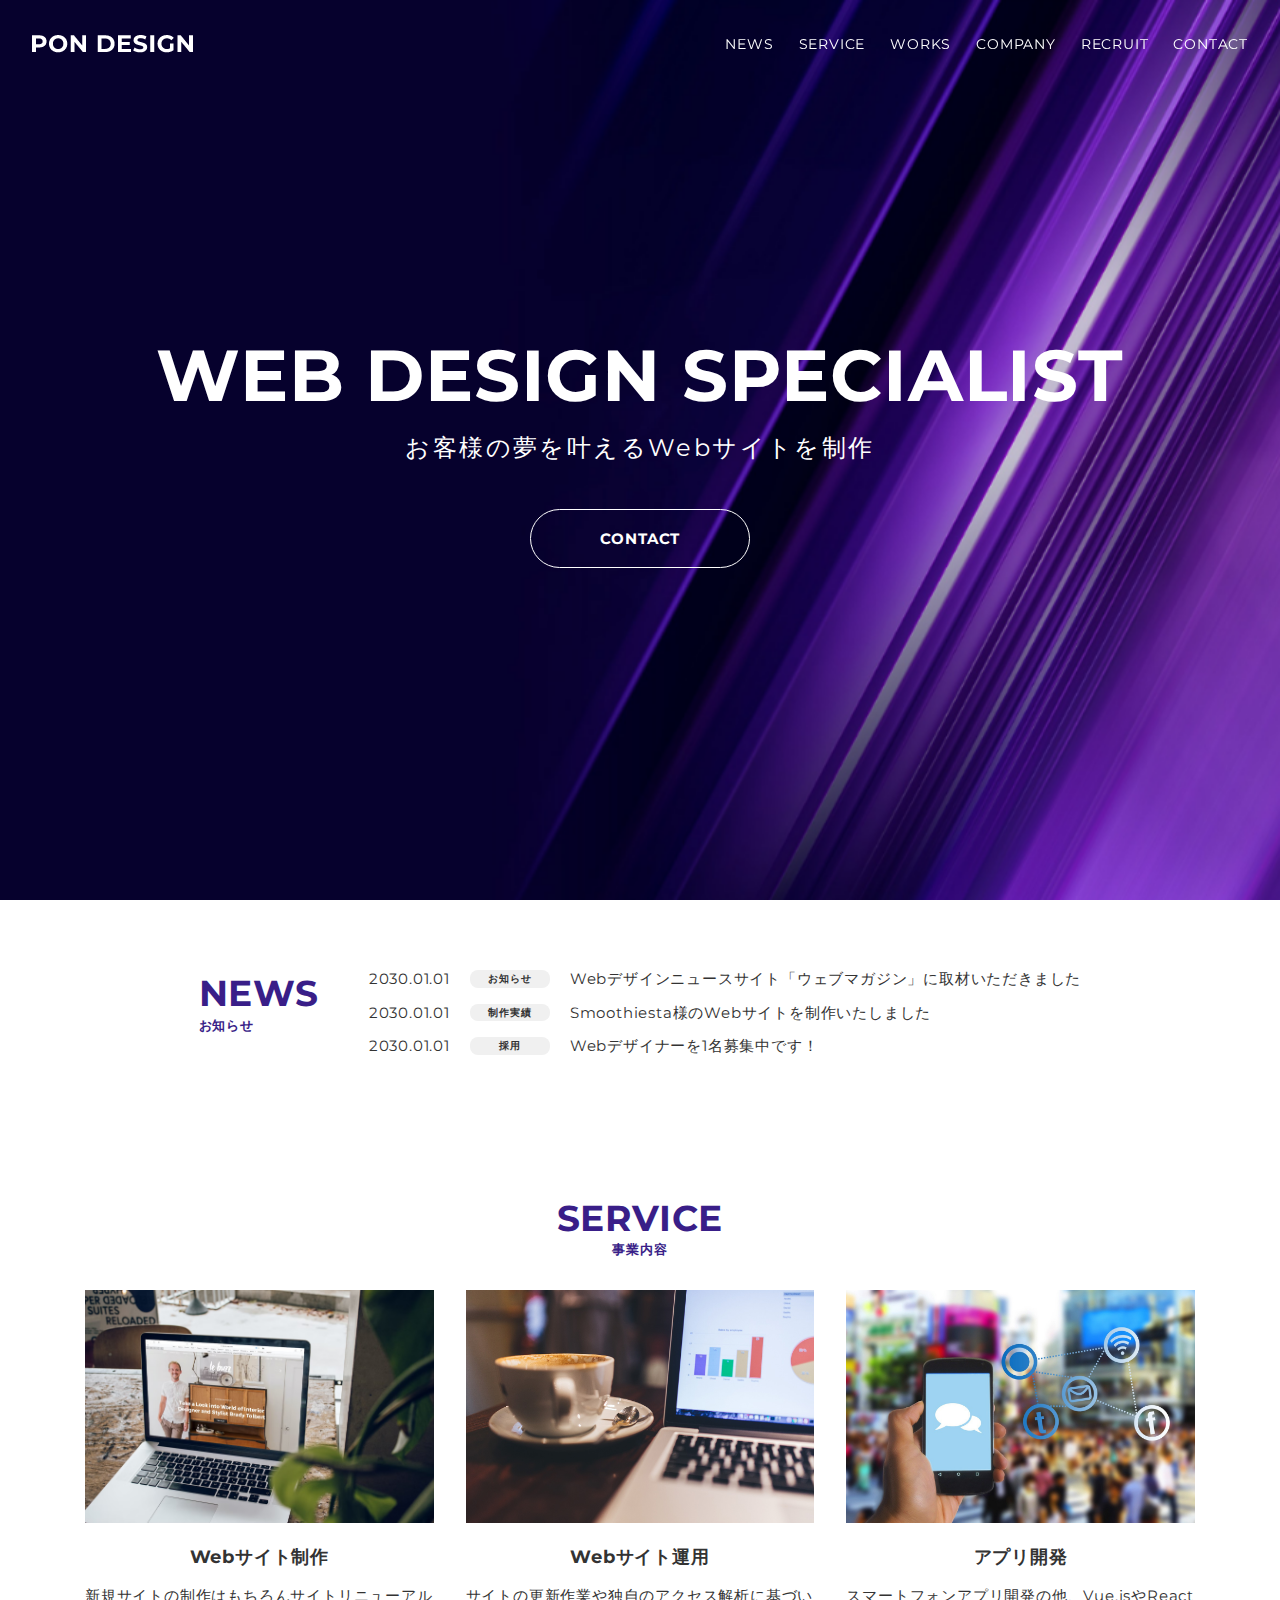
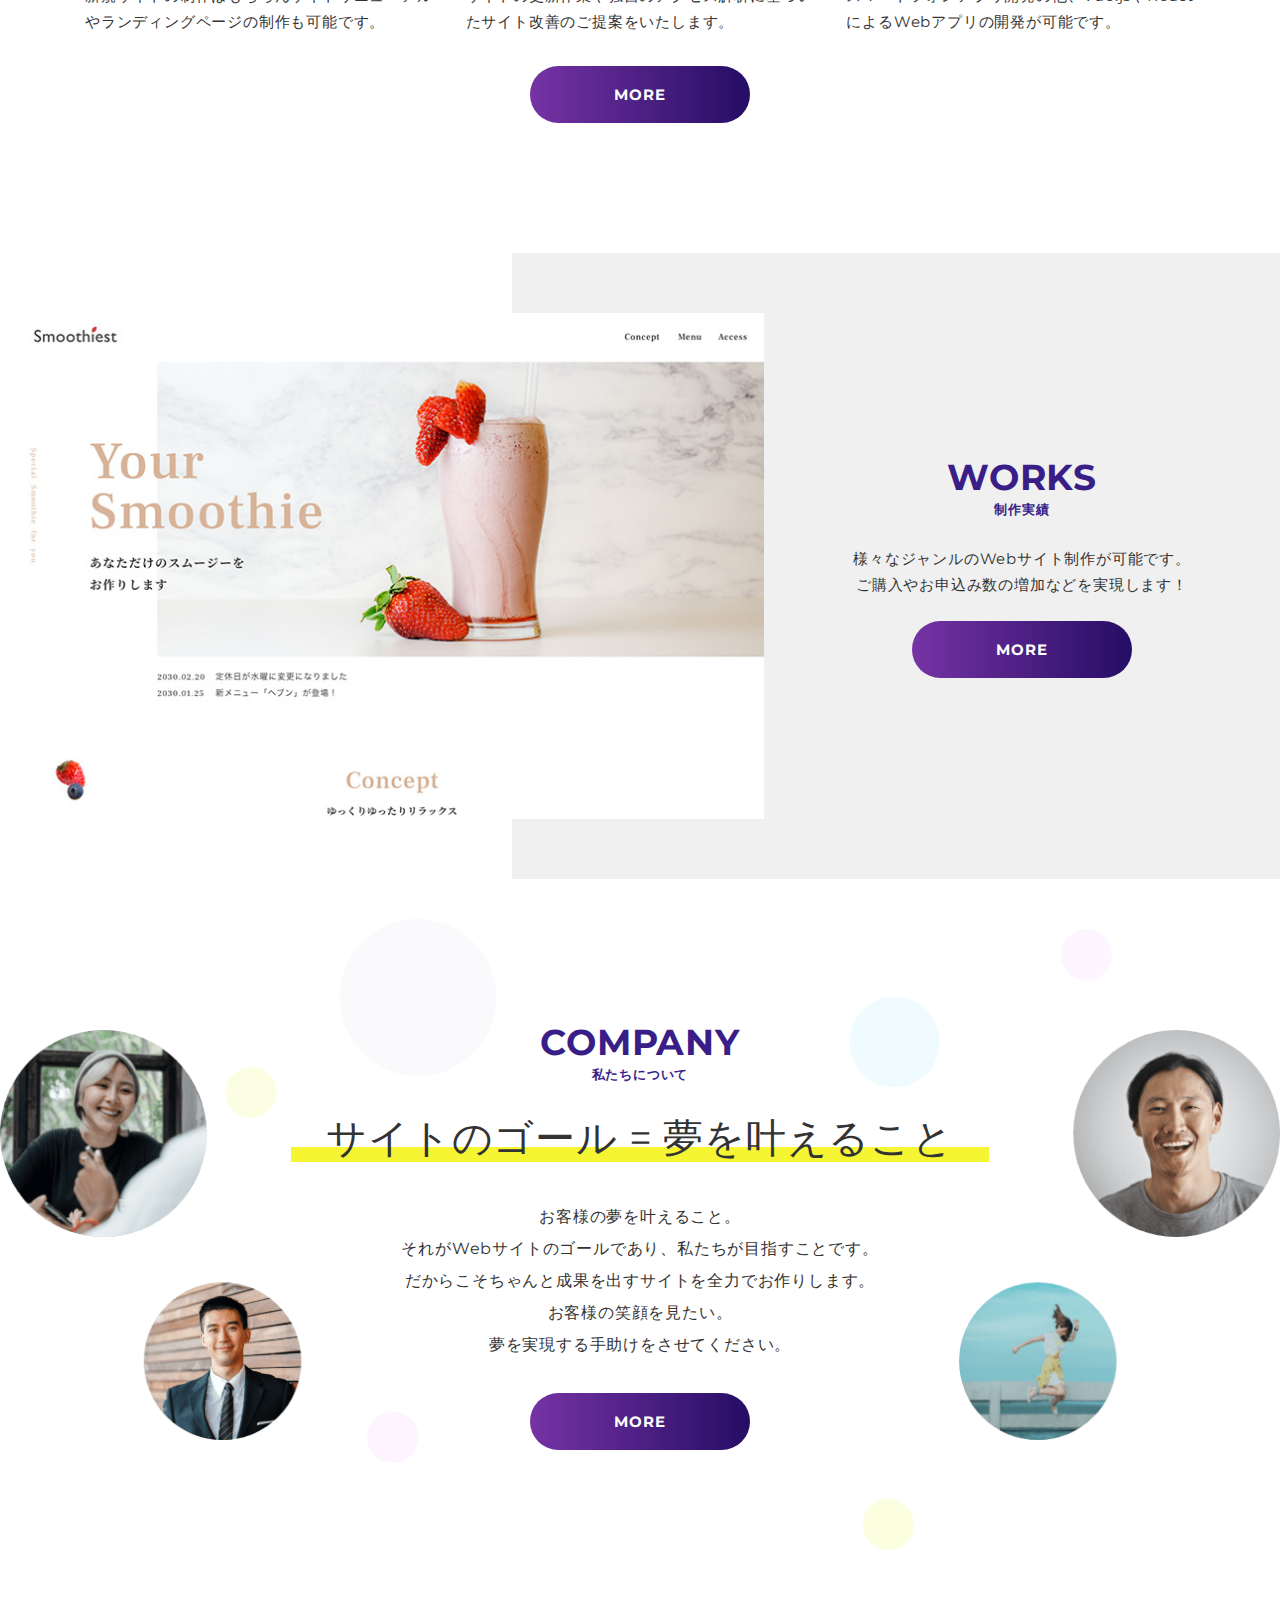
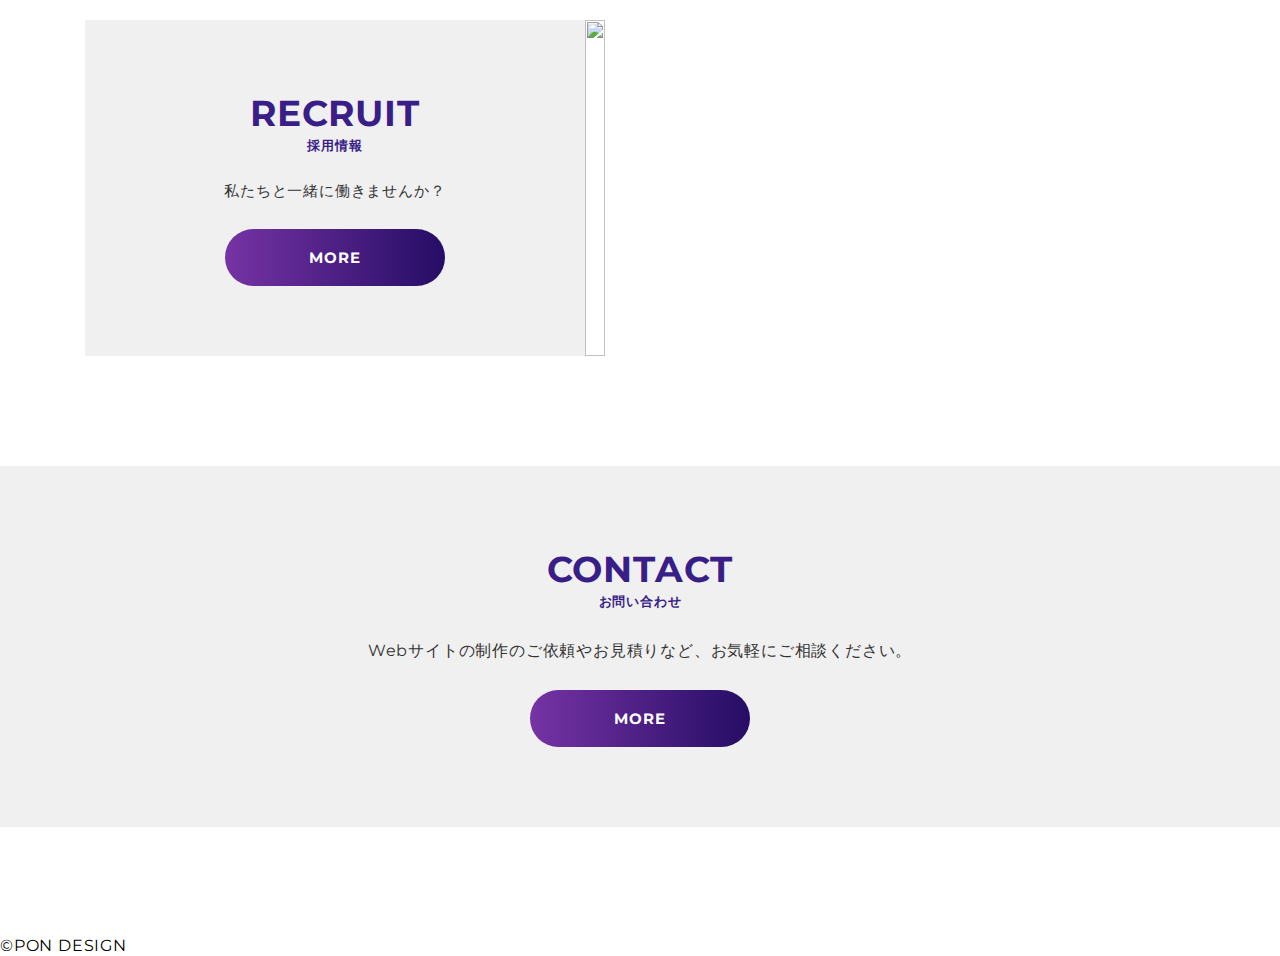
==== index.html @ e82f9d92 "重複箇所の削除" ====
<!DOCTYPE html>
<html lang="ja">
<head>
    <meta charset="UTF-8">
    <meta http-equiv="X-UA-Compatible" content="IE=edge">
    <meta name="viewport" content="width=device-width, initial-scale=1.0">
    <link rel="preconnect" href="https://fonts.googleapis.com">
    <link rel="preconnect" href="https://fonts.gstatic.com" crossorigin>
    <link href="https://fonts.googleapis.com/css2?family=Montserrat:wght@400;600&display=swap" rel="stylesheet">
    <link rel="stylesheet" href="css/desyle.css">
    <link rel="stylesheet" href="css/main.css">
    <title>CorporateSite</title>
</head>
<body>
<header class="l-header">
    <h1 class="l-header__logo">
        <a href="#index.html">
            <img src="img/header-logo.png" alt="ヘッダーロゴ">
        </a>
    </h1>
    <nav class="p-header-nav">
        <ul class="p-header-nav__list">
            <li><a href="#">NEWS</a></li>
            <li><a href="#">SERVICE</a></li>
            <li><a href="#">WORKS</a></li>
            <li><a href="#">COMPANY</a></li>
            <li><a href="#">RECRUIT</a></li>
            <li><a href="#">CONTACT</a></li>
        </ul>
    </nav>
</header>
<main class="l-contents">
    <div class="p-hero">
        <div class="p-hero__inner">
            <div class="p-hero__heading">
                <h1 class="p-hero__title">WEB DESIGN SPECIALIST</h1>
                <p class="p-hero__subtitle">お客様の夢を叶えるWebサイトを制作</p>
            </div>
            <div class="p-hero__link">
                <a class="c-btn c-btn--transparent" href="#">CONTACT</a>
            </div>
        </div>
    </div>
    <section class="p-news l-section">
        <div class="p-heading">
            <h2 class="c-heading__primary">NEWS<span class="c-heading__sub c-heading__sub--left">お知らせ</span>
            </h2>
        </div>
        <ul class="p-news-list">
            <li>
                <time datetime="2030-01-01">2030.01.01</time>
                <p class="p-news-list__category">お知らせ</p>
                <p class="p-news-list__text">Webデザインニュースサイト「ウェブマガジン」に取材いただきました</p>
            </li>
            <li>
                <time datetime="2030-01-01">2030.01.01</time>
                <p class="p-news-list__category">制作実績</p>
                <p class="p-news-list__text">Smoothiesta様のWebサイトを制作いたしました</p>
            </li>
            <li>
                <time datetime="2030-01-01">2030.01.01</time>
                <p class="p-news-list__category">採用</p>
                <p class="p-news-list__text">Webデザイナーを1名募集中です！</p>
            </li>
        </ul>
    </section>
    <section class="p-service l-section">
        <div class="l-inner">
            <div class="p-service__heading">
                <div class="c-heading__primary">SERVICE
                    <span class="c-heading__sub">事業内容</span>
                </div>
            </div>
            <div class="p-service__body">
                <div class="p-service-card-wrap">

                    <div class="p-service-card">
                        <div class="p-service-card__img">
                            <img src="img/service1.avif" alt="WEBサイト制作">
                        </div>
                        <h3 class="p-service-card__title">Webサイト制作</h3>
                        <p class="p-service-card__text">新規サイトの制作はもちろんサイトリニューアルやランディングページの制作も可能です。</p>
                    </div>
                    <div class="p-service-card">
                        <div class="p-service-card__img">
                            <img src="img/service2.jpg" alt="WEBサイト運用">
                        </div>
                        <h3 class="p-service-card__title">Webサイト運用</h3>
                        <p class="p-service-card__text">サイトの更新作業や独自のアクセス解析に基づいたサイト改善のご提案をいたします。</p>
                    </div>
                    <div class="p-service-card">
                        <div class="p-service-card__img">
                            <img src="img/service3.jpg" alt="アプリ開発">
                        </div>
                        <h3 class="p-service-card__title">アプリ開発</h3>
                        <p class="p-service-card__text">スマートフォンアプリ開発の他、Vue.jsやReactによるWebアプリの開発が可能です。</p>
                    </div>
                </div>
            </div>
            <div class="p-service__link">
                <a class="c-btn" href="#">MORE</a>
            </div>
        </div>
    </section>
    <section class="p-works l-section">
        <div class="p-works-inner l-inner">
            <div class="p-works__slider-wrap js-slider">
                <div class="js-slider__pic">
                    <img src="img/works/smoothiesta.jpg" alt="スライド１">
                </div>
            </div>
            <div class="p-works__desc">
                <div class="p-works__heading">
                    <div class="c-heading__primary">WORKS
                        <span class="c-heading__sub">制作実績</span>
                    </div>
                </div>
                <div class="p-works__body">
                    <div class="p-works__text">様々なジャンルのWebサイト制作が可能です。</br>ご購入やお申込み数の増加などを実現します！</div>
                </div>
                <div class="p-works__link">
                    <a class="c-btn" href="#">MORE</a>
                </div>
            </div>
        </div>
    </section>
    <section class="p-company l-section">
        <div class="p-company-inner l-inner">
            <div class="p-company__heading">
                <div class="c-heading__primary">COMPANY
                    <span class="c-heading__sub">私たちについて</span>
                </div>
            </div>
            <div class="p-company__body">
                <div class="p-message">
                    <div class="p-message__heading">
                        <span class="p-message__underline">サイトのゴール = 夢を叶えること</span>
                    </div>
                    <div class="p-message__text">
                        お客様の夢を叶えること。</br>
                        それがWebサイトのゴールであり、私たちが目指すことです。</br>
                        だからこそちゃんと成果を出すサイトを全力でお作りします。</br>
                        お客様の笑顔を見たい。</br>
                        夢を実現する手助けをさせてください。
                    </div>
                </div>
            </div>
            <div class="p-company__link">
                <a class="c-btn" href="">MORE</a>
            </div>

        </div>
    </section>
    <section class="p-recruit l-section">
        <div class="p-recruit-inner l-inner">
            <div class="p-recruit__flex-wrap">
                <div class="p-recruit__desc">
                    <div class="p-recruit__heading">
                        <div class="c-heading__primary">RECRUIT
                            <span class="c-heading__sub">採用情報</span>
                        </div>
                    </div>
                    <div class="p-recruit__body">
                        <p class="p-recruit__message">私たちと一緒に働きませんか？</p>
                    </div>
                    <div class="p-recruit__link">
                        <a class="c-btn" href="">MORE</a>
                    </div>
                </div>
                <div class="p-recruit__img">
                    <img src="img/recruit.jpg" alt="">
                </div>
            </div>
        </div>
    </section>
    <section class="p-contact l-section">
        <div class="p-contact-inner l-inner">
            <div class="p-contact__heading">
                <div class="c-heading__primary">CONTACT
                    <span class="c-heading__sub">お問い合わせ</span>
                </div>
            </div>
            <div class="p-contact__body">
                <span class="p-contact__message">Webサイトの制作のご依頼やお見積りなど、お気軽にご相談ください。</span>
            </div>
            <div class="p-contact__link">
                <a class="c-btn" href="">MORE</a>
            </div>
        </div>
    </section>
</main>
<footer class="l-footer">
    <nav class="p-footer-nav">
        <ul class="p-footer-nav__list">
            <li><a href="#">NEWS</a></li>
            <li><a href="#">SERVICE</a></li>
            <li><a href="#">WORKS</a></li>
            <li><a href="#">COMPANY</a></li>
            <li><a href="#">RECRUIT</a></li>
            <li><a href="#">CONTACT</a></li>
        </ul>
    </nav>
    <p class="c-copywrite">&copy;PON DESIGN</p>

</footer>
</body>
</html>
---- css/desyle.css ----
/*! destyle.css v3.0.2 | MIT License | https://github.com/nicolas-cusan/destyle.css */

/* Reset box-model and set borders */
/* ============================================ */

*,
::before,
::after {
  box-sizing: border-box;
  border-style: solid;
  border-width: 0;
}

/* Document */
/* ============================================ */

/**
 * 1. Correct the line height in all browsers.
 * 2. Prevent adjustments of font size after orientation changes in iOS.
 * 3. Remove gray overlay on links for iOS.
 */

html {
  line-height: 1.15; /* 1 */
  -webkit-text-size-adjust: 100%; /* 2 */
  -webkit-tap-highlight-color: transparent; /* 3*/
}

/* Sections */
/* ============================================ */

/**
 * Remove the margin in all browsers.
 */

body {
  margin: 0;
}

/**
 * Render the `main` element consistently in IE.
 */

main {
  display: block;
}

/* Vertical rhythm */
/* ============================================ */

p,
table,
blockquote,
address,
pre,
iframe,
form,
figure,
dl {
  margin: 0;
}

/* Headings */
/* ============================================ */

h1,
h2,
h3,
h4,
h5,
h6 {
  font-size: inherit;
  font-weight: inherit;
  margin: 0;
}

/* Lists (enumeration) */
/* ============================================ */

ul,
ol {
  margin: 0;
  padding: 0;
  list-style: none;
}

/* Lists (definition) */
/* ============================================ */

dt {
  font-weight: bold;
}

dd {
  margin-left: 0;
}

/* Grouping content */
/* ============================================ */

/**
 * 1. Add the correct box sizing in Firefox.
 * 2. Show the overflow in Edge and IE.
 */

hr {
  box-sizing: content-box; /* 1 */
  height: 0; /* 1 */
  overflow: visible; /* 2 */
  border-top-width: 1px;
  margin: 0;
  clear: both;
  color: inherit;
}

/**
 * 1. Correct the inheritance and scaling of font size in all browsers.
 * 2. Correct the odd `em` font sizing in all browsers.
 */

pre {
  font-family: monospace, monospace; /* 1 */
  font-size: inherit; /* 2 */
}

address {
  font-style: inherit;
}

/* Text-level semantics */
/* ============================================ */

/**
 * Remove the gray background on active links in IE 10.
 */

a {
  background-color: transparent;
  text-decoration: none;
  color: inherit;
}

/**
 * 1. Remove the bottom border in Chrome 57-
 * 2. Add the correct text decoration in Chrome, Edge, IE, Opera, and Safari.
 */

abbr[title] {
  text-decoration: underline dotted; /* 2 */
}

/**
 * Add the correct font weight in Chrome, Edge, and Safari.
 */

b,
strong {
  font-weight: bolder;
}

/**
 * 1. Correct the inheritance and scaling of font size in all browsers.
 * 2. Correct the odd `em` font sizing in all browsers.
 */

code,
kbd,
samp {
  font-family: monospace, monospace; /* 1 */
  font-size: inherit; /* 2 */
}

/**
 * Add the correct font size in all browsers.
 */

small {
  font-size: 80%;
}

/**
 * Prevent `sub` and `sup` elements from affecting the line height in
 * all browsers.
 */

sub,
sup {
  font-size: 75%;
  line-height: 0;
  position: relative;
  vertical-align: baseline;
}

sub {
  bottom: -0.25em;
}

sup {
  top: -0.5em;
}

/* Replaced content */
/* ============================================ */

/**
 * Prevent vertical alignment issues.
 */

svg,
img,
embed,
object,
iframe {
  vertical-align: bottom;
}

/* Forms */
/* ============================================ */

/**
 * Reset form fields to make them styleable.
 * 1. Make form elements stylable across systems iOS especially.
 * 2. Inherit text-transform from parent.
 */

button,
input,
optgroup,
select,
textarea {
  -webkit-appearance: none; /* 1 */
  appearance: none;
  vertical-align: middle;
  color: inherit;
  font: inherit;
  background: transparent;
  padding: 0;
  margin: 0;
  border-radius: 0;
  text-align: inherit;
  text-transform: inherit; /* 2 */
}

/**
 * Reset radio and checkbox appearance to preserve their look in iOS.
 */

[type="checkbox"] {
  -webkit-appearance: checkbox;
  appearance: checkbox;
}

[type="radio"] {
  -webkit-appearance: radio;
  appearance: radio;
}

/**
 * Correct cursors for clickable elements.
 */

button,
[type="button"],
[type="reset"],
[type="submit"] {
  cursor: pointer;
}

button:disabled,
[type="button"]:disabled,
[type="reset"]:disabled,
[type="submit"]:disabled {
  cursor: default;
}

/**
 * Improve outlines for Firefox and unify style with input elements & buttons.
 */

:-moz-focusring {
  outline: auto;
}

select:disabled {
  opacity: inherit;
}

/**
 * Remove padding
 */

option {
  padding: 0;
}

/**
 * Reset to invisible
 */

fieldset {
  margin: 0;
  padding: 0;
  min-width: 0;
}

legend {
  padding: 0;
}

/**
 * Add the correct vertical alignment in Chrome, Firefox, and Opera.
 */

progress {
  vertical-align: baseline;
}

/**
 * Remove the default vertical scrollbar in IE 10+.
 */

textarea {
  overflow: auto;
}

/**
 * Correct the cursor style of increment and decrement buttons in Chrome.
 */

[type="number"]::-webkit-inner-spin-button,
[type="number"]::-webkit-outer-spin-button {
  height: auto;
}

/**
 * 1. Correct the outline style in Safari.
 */

[type="search"] {
  outline-offset: -2px; /* 1 */
}

/**
 * Remove the inner padding in Chrome and Safari on macOS.
 */

[type="search"]::-webkit-search-decoration {
  -webkit-appearance: none;
}

/**
 * 1. Correct the inability to style clickable types in iOS and Safari.
 * 2. Fix font inheritance.
 */

::-webkit-file-upload-button {
  -webkit-appearance: button; /* 1 */
  font: inherit; /* 2 */
}

/**
 * Clickable labels
 */

label[for] {
  cursor: pointer;
}

/* Interactive */
/* ============================================ */

/*
 * Add the correct display in Edge, IE 10+, and Firefox.
 */

details {
  display: block;
}

/*
 * Add the correct display in all browsers.
 */

summary {
  display: list-item;
}

/*
 * Remove outline for editable content.
 */

[contenteditable]:focus {
  outline: auto;
}

/* Tables */
/* ============================================ */

/**
1. Correct table border color inheritance in all Chrome and Safari.
*/

table {
  border-color: inherit; /* 1 */
  border-collapse: collapse;
}

caption {
  text-align: left;
}

td,
th {
  vertical-align: top;
  padding: 0;
}

th {
  text-align: left;
  font-weight: bold;
}
---- css/main.css ----
body{font-family:"Montserrat",Arial,"Hiragino Kaku Gothic ProN","Hiragino Sans",Meiryo,sans-serif;letter-spacing:.05em}img{width:100%}.l-header{display:-webkit-box;display:-ms-flexbox;display:flex;-webkit-box-pack:justify;-ms-flex-pack:justify;justify-content:space-between;position:fixed;top:0;width:100%;height:88px;padding:0 32px;color:#fff;-webkit-box-align:center;-ms-flex-align:center;align-items:center}.l-section{padding:70px 0}.l-inner{max-width:1140px;padding:0 15px;margin:0 auto}.c-btn{display:inline-block;width:220px;font-size:15px;font-weight:bold;color:#fff;text-align:center;line-height:1.4;padding:18px 0;border-radius:50px;background-image:-webkit-gradient(linear, left top, right top, from(#7633a4), to(#250d65));background-image:linear-gradient(to right, #7633a4 0%, #250d65 100%)}.c-btn--transparent{background:none;border:1px solid #fff}.c-btn:hover{cursor:pointer;opacity:.3}.c-heading__primary{font-size:36px;font-weight:bold;color:#391e88;line-height:1.3;text-align:center}.c-heading__sub{display:block;font-size:13px;color:#391e88}.c-heading__sub--left{text-align:left}.p-header-nav__list{font-size:14px;display:-webkit-box;display:-ms-flexbox;display:flex;-webkit-box-pack:justify;-ms-flex-pack:justify;justify-content:space-between}.p-header-nav__list li+li{margin-left:25px}.p-hero{height:100vh;background-image:url("../img/mainvisual.png");display:-webkit-box;display:-ms-flexbox;display:flex;-webkit-box-align:center;-ms-flex-align:center;align-items:center;-webkit-box-pack:center;-ms-flex-pack:center;justify-content:center;background-repeat:no-repeat;background-size:cover;background-position:center center}.p-hero__inner{color:#fff;text-align:center}.p-hero__title{font-size:72px;font-weight:bold;line-height:1.2}.p-hero__subtitle{font-size:24px;letter-spacing:.1em;margin-top:16px}.p-hero__link{margin-top:48px}.p-news{display:-webkit-box;display:-ms-flexbox;display:flex;-webkit-box-pack:center;-ms-flex-pack:center;justify-content:center}.p-news-list{margin-left:50px;font-size:15px;color:#333}.p-news-list li{display:-webkit-box;display:-ms-flexbox;display:flex;-webkit-box-align:center;-ms-flex-align:center;align-items:center}.p-news-list li+li{margin-top:16px}.p-news-list__category,.p-news-list__text{margin-left:20px}.p-news-list__category{width:80px;font-size:10px;padding:3px 0;display:inline-block;background-color:#f0f0f0;font-weight:bold;text-align:center;border-radius:8px}.p-service__heading{margin-bottom:32px}.p-service__body{margin-bottom:32px}.p-service__link{text-align:center}.p-service-card-wrap{display:grid;grid-template-columns:repeat(3, 1fr);gap:32px}.p-service-card{color:#333}.p-service-card__img{aspect-ratio:3/2}.p-service-card__img img{height:100%;-o-object-fit:cover;object-fit:cover}.p-service-card__title{text-align:center;font-size:18px;font-weight:bold;margin-top:24px}.p-service-card__text{margin-top:16px;text-align:left;font-size:15px;line-height:1.7}.p-works-inner{max-width:1300px;background-image:-webkit-gradient(linear, left top, right top, color-stop(40%, #fff), color-stop(40%, #f0f0f0));background-image:linear-gradient(to right, #fff 40%, #f0f0f0 40%);display:-webkit-box;display:-ms-flexbox;display:flex;padding:60px 20px;-webkit-box-align:center;-ms-flex-align:center;align-items:center}.p-works__slider-wrap{width:60%;margin-right:20px}.p-works{padding:60px 0 40px 0}.p-works__desc{-webkit-box-flex:1;-ms-flex:1;flex:1;text-align:center}.p-works__body{margin-top:28px}.p-works__text{color:#333;font-size:15px;line-height:1.7}.p-works__link{margin-top:24px}.p-company{padding:0;text-align:center}.p-company-inner{padding:100px 0;max-width:1300px;margin:0 auto;background-image:url("../img/bg-circle.png"),url("../img/bg-face.png");background-position:center center,center center;background-repeat:no-repeat;background-size:contain}.p-company__body,.p-company__link{margin-top:32px}.p-message{text-align:center;color:#333}.p-message__heading{font-size:40px}.p-message__underline{padding:0 35px;background:-webkit-gradient(linear, left top, left bottom, color-stop(70%, transparent), color-stop(0%, #f5f534));background:linear-gradient(transparent 70%, #f5f534 0%)}.p-message__text{margin-top:40px;line-height:2}.p-recruit__flex-wrap{display:-webkit-box;display:-ms-flexbox;display:flex}.p-recruit__desc{padding:70px 0;width:45%;text-align:center;background-color:#f0f0f0}.p-recruit__body{margin-top:28px;font-size:15px;color:#333}.p-recruit__img img{height:100%;-o-object-fit:cover;object-fit:cover}.p-recruit__link{margin-top:30px}.p-contact{margin-top:40px;padding:0;background-color:#f0f0f0;text-align:center}.p-contact-inner{padding:80px 0}.p-contact__body{margin-top:32px;color:#333}.p-contact__link{margin-top:30px}.p-footer-nav{color:#fff}/*# sourceMappingURL=main.css.map */
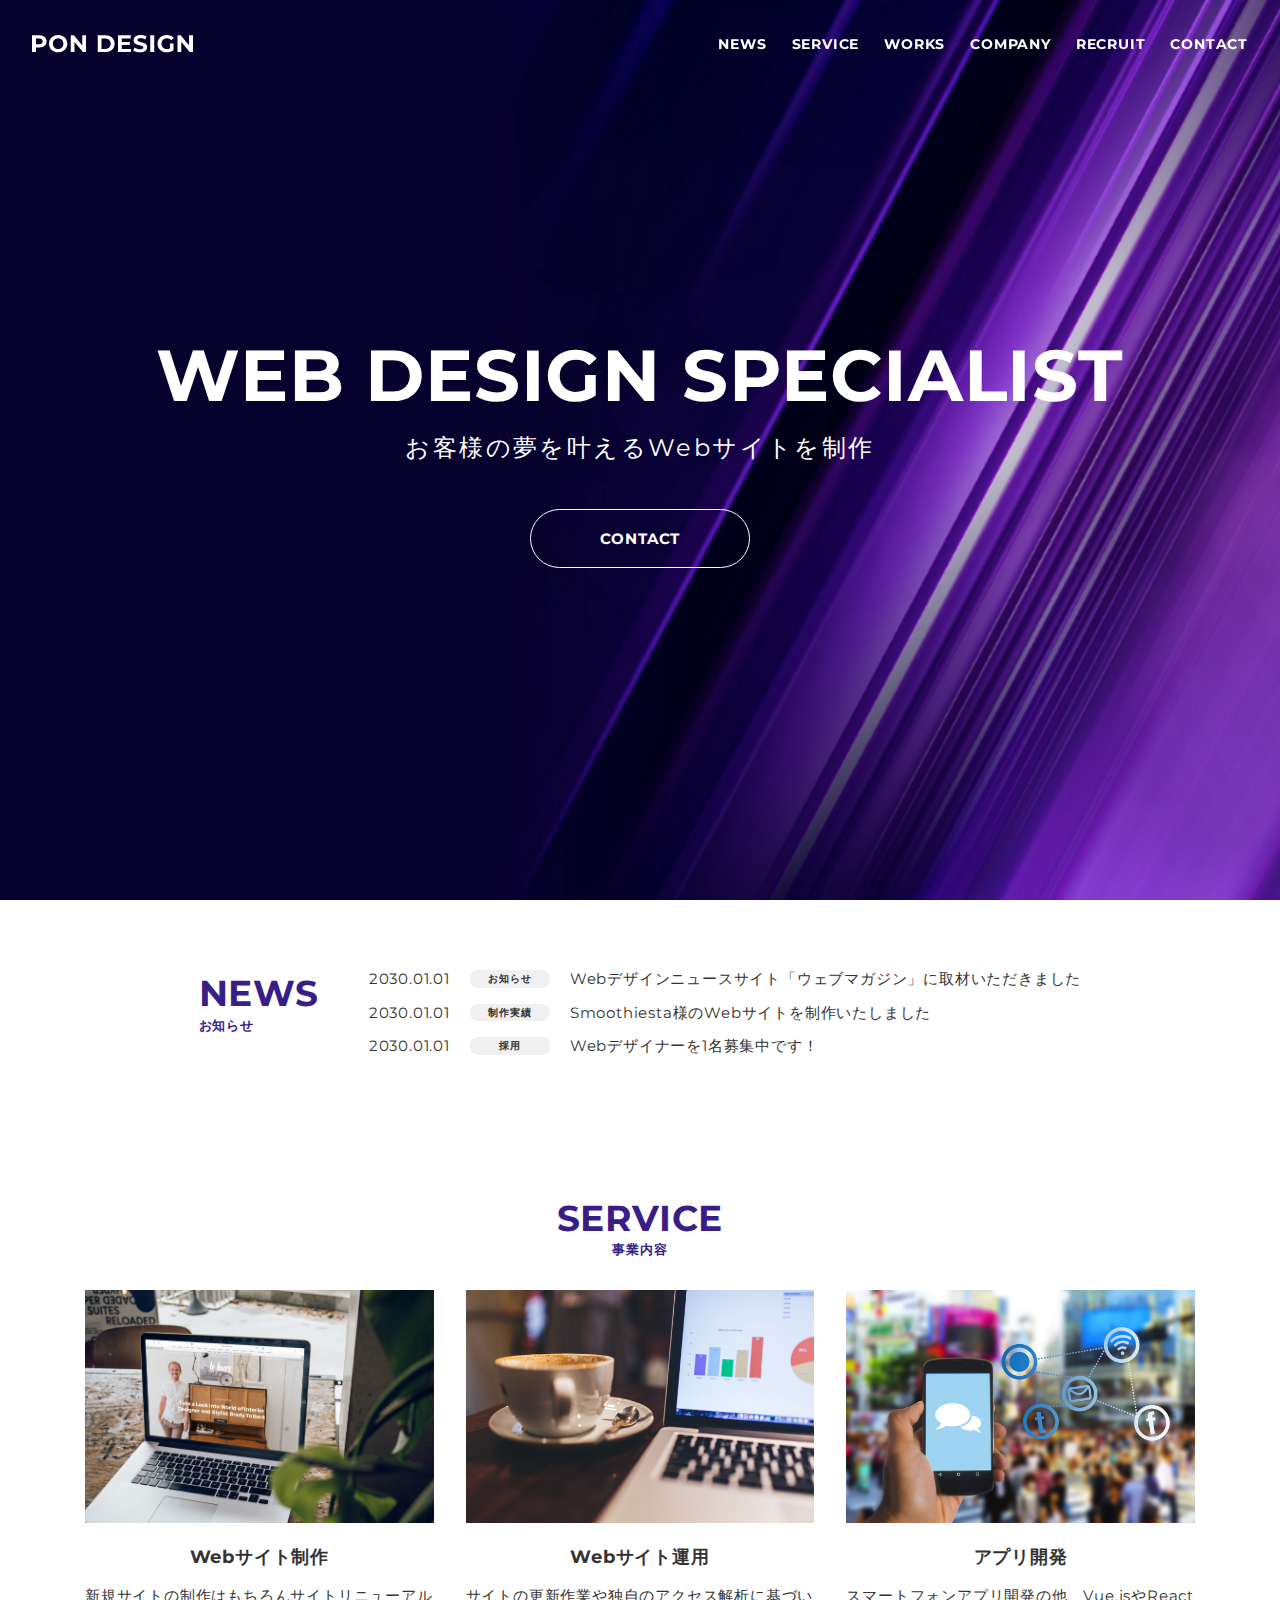
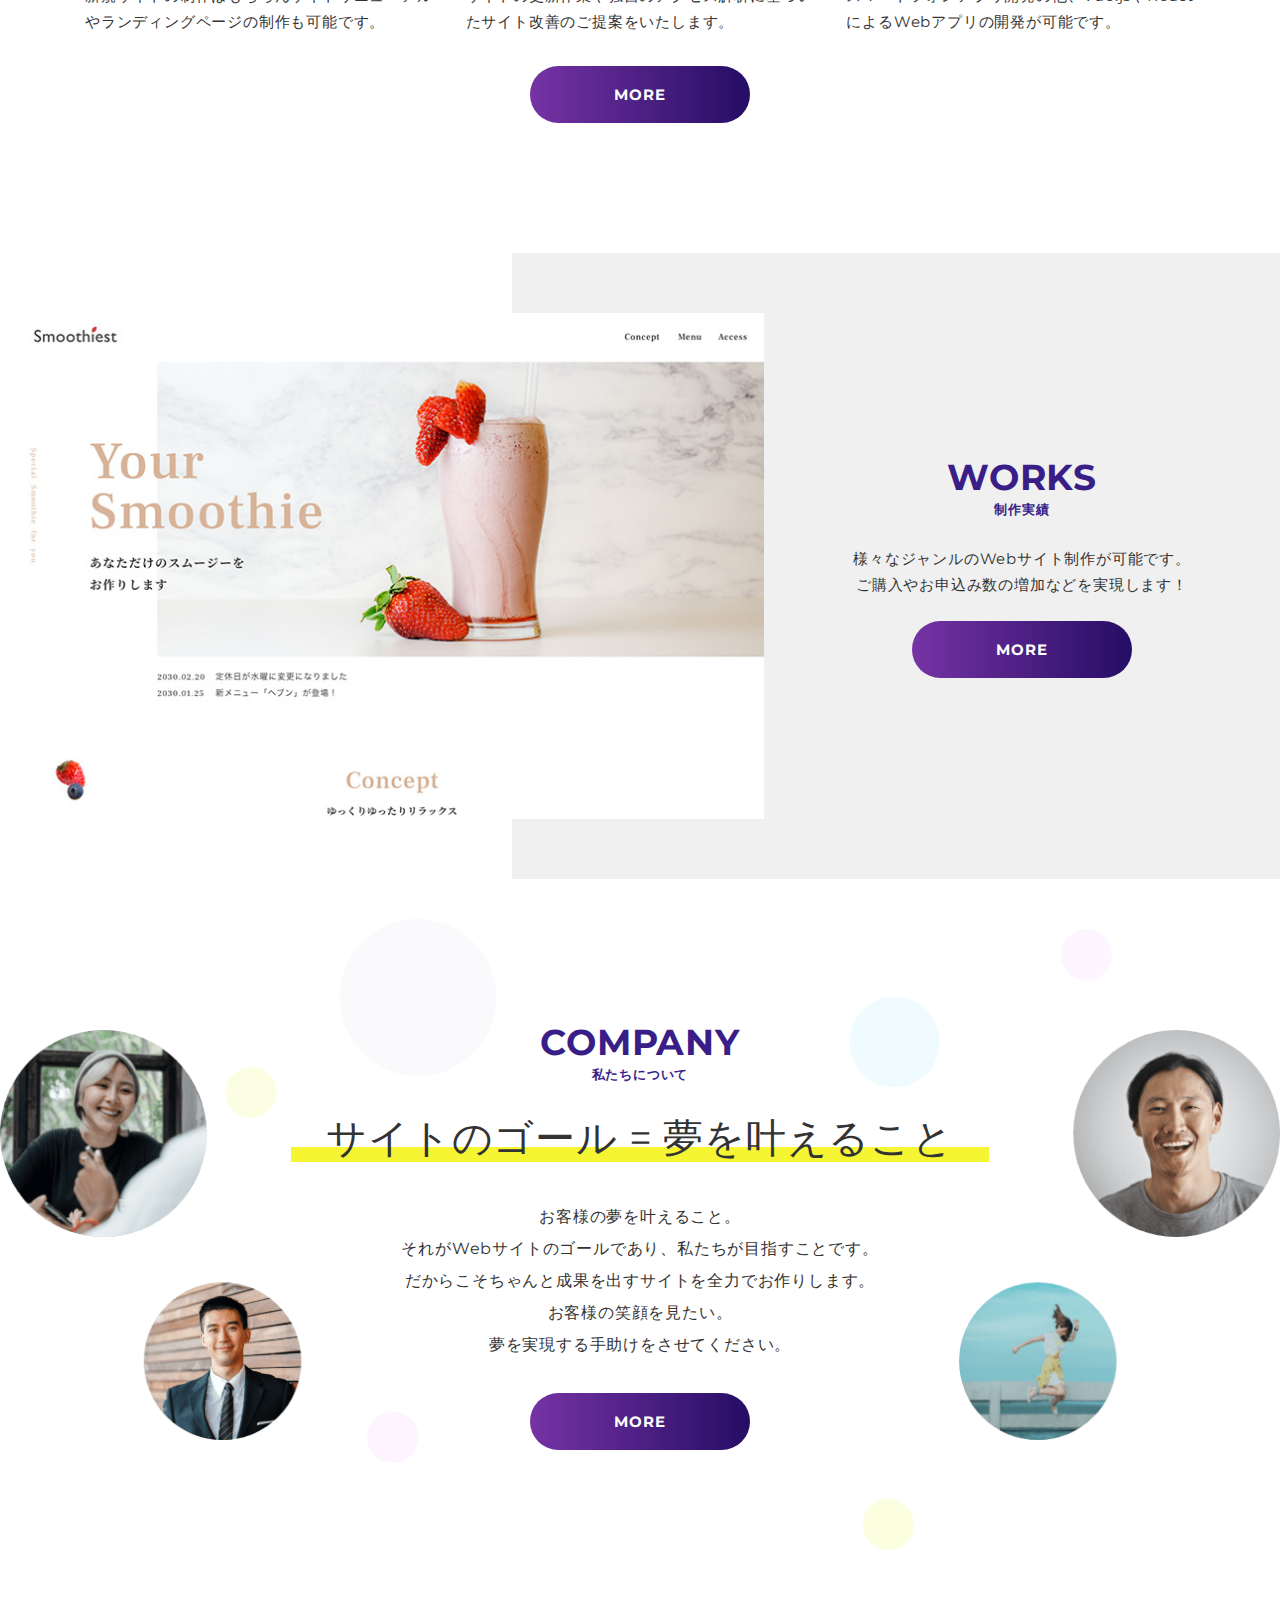
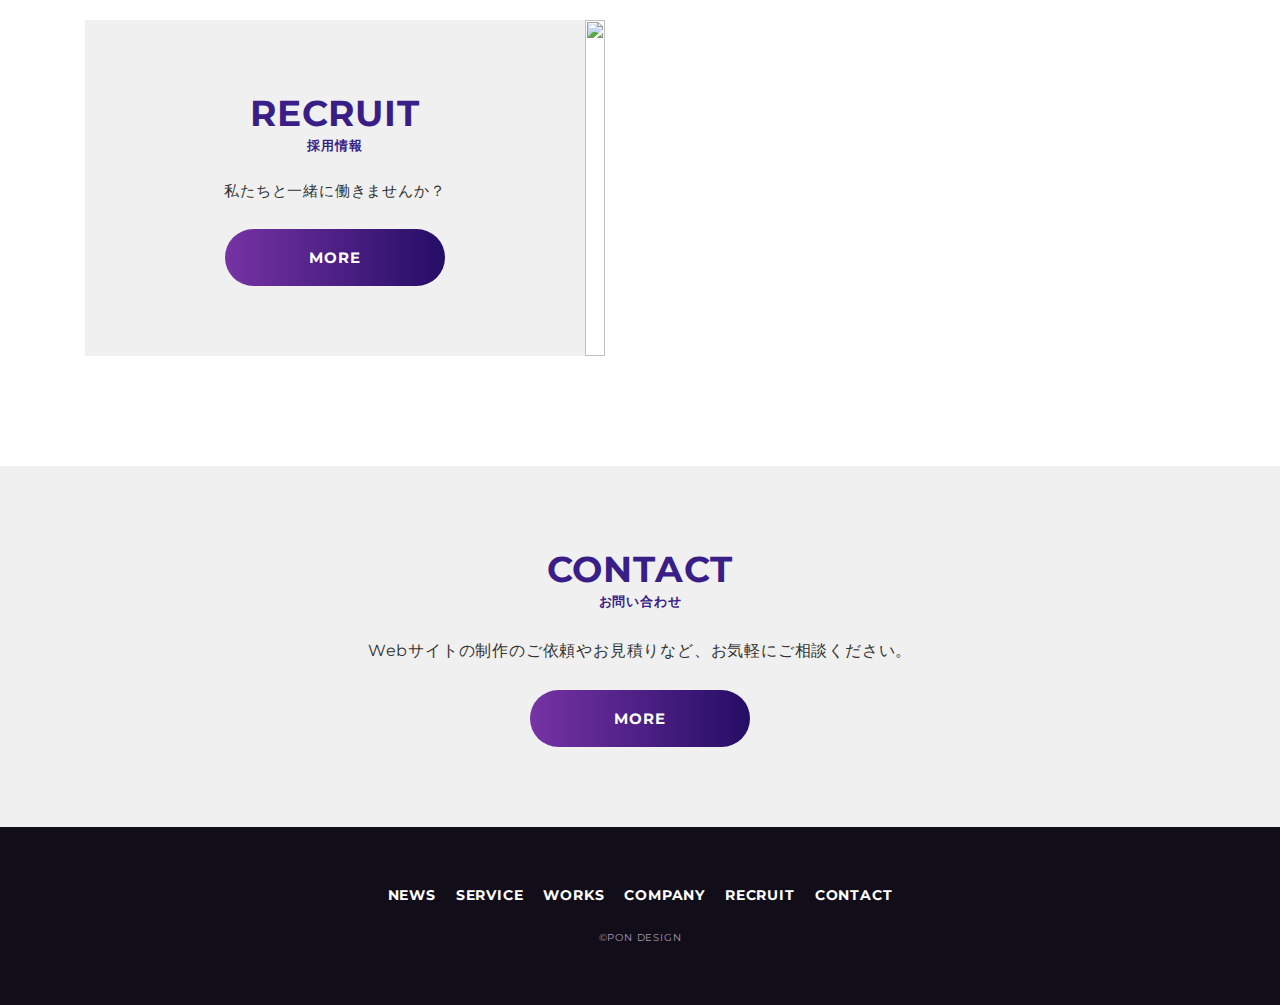
==== commit 7928233c: "トップページ静的ページの完成" ====
--- a/index.html
+++ b/index.html
@@ -200,8 +200,11 @@
             <li><a href="#">CONTACT</a></li>
         </ul>
     </nav>
-    <p class="c-copywrite">&copy;PON DESIGN</p>
+    <div class="c-copywrite__link">
+        <a class="c-copywrite" href=".">&copy;PON DESIGN</a>
+    </div>
+</footer>
 
-</footer>
+<script src="js/main.js"></script>
 </body>
 </html>--- a/css/main.css
+++ b/css/main.css
@@ -1 +1 @@
-body{font-family:"Montserrat",Arial,"Hiragino Kaku Gothic ProN","Hiragino Sans",Meiryo,sans-serif;letter-spacing:.05em}img{width:100%}.l-header{display:-webkit-box;display:-ms-flexbox;display:flex;-webkit-box-pack:justify;-ms-flex-pack:justify;justify-content:space-between;position:fixed;top:0;width:100%;height:88px;padding:0 32px;color:#fff;-webkit-box-align:center;-ms-flex-align:center;align-items:center}.l-section{padding:70px 0}.l-inner{max-width:1140px;padding:0 15px;margin:0 auto}.c-btn{display:inline-block;width:220px;font-size:15px;font-weight:bold;color:#fff;text-align:center;line-height:1.4;padding:18px 0;border-radius:50px;background-image:-webkit-gradient(linear, left top, right top, from(#7633a4), to(#250d65));background-image:linear-gradient(to right, #7633a4 0%, #250d65 100%)}.c-btn--transparent{background:none;border:1px solid #fff}.c-btn:hover{cursor:pointer;opacity:.3}.c-heading__primary{font-size:36px;font-weight:bold;color:#391e88;line-height:1.3;text-align:center}.c-heading__sub{display:block;font-size:13px;color:#391e88}.c-heading__sub--left{text-align:left}.p-header-nav__list{font-size:14px;display:-webkit-box;display:-ms-flexbox;display:flex;-webkit-box-pack:justify;-ms-flex-pack:justify;justify-content:space-between}.p-header-nav__list li+li{margin-left:25px}.p-hero{height:100vh;background-image:url("../img/mainvisual.png");display:-webkit-box;display:-ms-flexbox;display:flex;-webkit-box-align:center;-ms-flex-align:center;align-items:center;-webkit-box-pack:center;-ms-flex-pack:center;justify-content:center;background-repeat:no-repeat;background-size:cover;background-position:center center}.p-hero__inner{color:#fff;text-align:center}.p-hero__title{font-size:72px;font-weight:bold;line-height:1.2}.p-hero__subtitle{font-size:24px;letter-spacing:.1em;margin-top:16px}.p-hero__link{margin-top:48px}.p-news{display:-webkit-box;display:-ms-flexbox;display:flex;-webkit-box-pack:center;-ms-flex-pack:center;justify-content:center}.p-news-list{margin-left:50px;font-size:15px;color:#333}.p-news-list li{display:-webkit-box;display:-ms-flexbox;display:flex;-webkit-box-align:center;-ms-flex-align:center;align-items:center}.p-news-list li+li{margin-top:16px}.p-news-list__category,.p-news-list__text{margin-left:20px}.p-news-list__category{width:80px;font-size:10px;padding:3px 0;display:inline-block;background-color:#f0f0f0;font-weight:bold;text-align:center;border-radius:8px}.p-service__heading{margin-bottom:32px}.p-service__body{margin-bottom:32px}.p-service__link{text-align:center}.p-service-card-wrap{display:grid;grid-template-columns:repeat(3, 1fr);gap:32px}.p-service-card{color:#333}.p-service-card__img{aspect-ratio:3/2}.p-service-card__img img{height:100%;-o-object-fit:cover;object-fit:cover}.p-service-card__title{text-align:center;font-size:18px;font-weight:bold;margin-top:24px}.p-service-card__text{margin-top:16px;text-align:left;font-size:15px;line-height:1.7}.p-works-inner{max-width:1300px;background-image:-webkit-gradient(linear, left top, right top, color-stop(40%, #fff), color-stop(40%, #f0f0f0));background-image:linear-gradient(to right, #fff 40%, #f0f0f0 40%);display:-webkit-box;display:-ms-flexbox;display:flex;padding:60px 20px;-webkit-box-align:center;-ms-flex-align:center;align-items:center}.p-works__slider-wrap{width:60%;margin-right:20px}.p-works{padding:60px 0 40px 0}.p-works__desc{-webkit-box-flex:1;-ms-flex:1;flex:1;text-align:center}.p-works__body{margin-top:28px}.p-works__text{color:#333;font-size:15px;line-height:1.7}.p-works__link{margin-top:24px}.p-company{padding:0;text-align:center}.p-company-inner{padding:100px 0;max-width:1300px;margin:0 auto;background-image:url("../img/bg-circle.png"),url("../img/bg-face.png");background-position:center center,center center;background-repeat:no-repeat;background-size:contain}.p-company__body,.p-company__link{margin-top:32px}.p-message{text-align:center;color:#333}.p-message__heading{font-size:40px}.p-message__underline{padding:0 35px;background:-webkit-gradient(linear, left top, left bottom, color-stop(70%, transparent), color-stop(0%, #f5f534));background:linear-gradient(transparent 70%, #f5f534 0%)}.p-message__text{margin-top:40px;line-height:2}.p-recruit__flex-wrap{display:-webkit-box;display:-ms-flexbox;display:flex}.p-recruit__desc{padding:70px 0;width:45%;text-align:center;background-color:#f0f0f0}.p-recruit__body{margin-top:28px;font-size:15px;color:#333}.p-recruit__img img{height:100%;-o-object-fit:cover;object-fit:cover}.p-recruit__link{margin-top:30px}.p-contact{margin-top:40px;padding:0;background-color:#f0f0f0;text-align:center}.p-contact-inner{padding:80px 0}.p-contact__body{margin-top:32px;color:#333}.p-contact__link{margin-top:30px}.p-footer-nav{color:#fff}/*# sourceMappingURL=main.css.map */+body{font-family:"Montserrat",Arial,"Hiragino Kaku Gothic ProN","Hiragino Sans",Meiryo,sans-serif;letter-spacing:.05em}img{width:100%}.l-header{display:-webkit-box;display:-ms-flexbox;display:flex;-webkit-box-pack:justify;-ms-flex-pack:justify;justify-content:space-between;position:fixed;top:0;width:100%;height:88px;padding:0 32px;color:#fff;-webkit-box-align:center;-ms-flex-align:center;align-items:center;background-color:none}.l-section{padding:70px 0}.l-inner{max-width:1140px;padding:0 15px;margin:0 auto}.l-footer{background-color:#120e19;color:#fff;padding:60px 0;text-align:center}.c-btn{display:inline-block;width:220px;font-size:15px;font-weight:bold;color:#fff;text-align:center;line-height:1.4;padding:18px 0;border-radius:50px;background-image:-webkit-gradient(linear, left top, right top, from(#7633a4), to(#250d65));background-image:linear-gradient(to right, #7633a4 0%, #250d65 100%)}.c-btn--transparent{background:none;border:1px solid #fff}.c-btn:hover{cursor:pointer;opacity:.3}.c-heading__primary{font-size:36px;font-weight:bold;color:#391e88;line-height:1.3;text-align:center}.c-heading__sub{display:block;font-size:13px;color:#391e88}.c-heading__sub--left{text-align:left}.c-copywrite__link{margin-top:24px}.c-copywrite{color:#a798b7;font-size:10px}.p-header-nav__list{font-size:14px;font-weight:bold;display:-webkit-box;display:-ms-flexbox;display:flex;-webkit-box-pack:justify;-ms-flex-pack:justify;justify-content:space-between}.p-header-nav__list li+li{margin-left:25px}.p-hero{height:100vh;background-image:url("../img/mainvisual.png");display:-webkit-box;display:-ms-flexbox;display:flex;-webkit-box-align:center;-ms-flex-align:center;align-items:center;-webkit-box-pack:center;-ms-flex-pack:center;justify-content:center;background-repeat:no-repeat;background-size:cover;background-position:center center}.p-hero__inner{color:#fff;text-align:center}.p-hero__title{font-size:72px;font-weight:bold;line-height:1.2}.p-hero__subtitle{font-size:24px;letter-spacing:.1em;margin-top:16px}.p-hero__link{margin-top:48px}.p-news{display:-webkit-box;display:-ms-flexbox;display:flex;-webkit-box-pack:center;-ms-flex-pack:center;justify-content:center}.p-news-list{margin-left:50px;font-size:15px;color:#333}.p-news-list li{display:-webkit-box;display:-ms-flexbox;display:flex;-webkit-box-align:center;-ms-flex-align:center;align-items:center}.p-news-list li+li{margin-top:16px}.p-news-list__category,.p-news-list__text{margin-left:20px}.p-news-list__category{width:80px;font-size:10px;padding:3px 0;display:inline-block;background-color:#f0f0f0;font-weight:bold;text-align:center;border-radius:8px}.p-service__heading{margin-bottom:32px}.p-service__body{margin-bottom:32px}.p-service__link{text-align:center}.p-service-card-wrap{display:grid;grid-template-columns:repeat(3, 1fr);gap:32px}.p-service-card{color:#333}.p-service-card__img{aspect-ratio:3/2}.p-service-card__img img{height:100%;-o-object-fit:cover;object-fit:cover}.p-service-card__title{text-align:center;font-size:18px;font-weight:bold;margin-top:24px}.p-service-card__text{margin-top:16px;text-align:left;font-size:15px;line-height:1.7}.p-works-inner{max-width:1300px;background-image:-webkit-gradient(linear, left top, right top, color-stop(40%, #fff), color-stop(40%, #f0f0f0));background-image:linear-gradient(to right, #fff 40%, #f0f0f0 40%);display:-webkit-box;display:-ms-flexbox;display:flex;padding:60px 20px;-webkit-box-align:center;-ms-flex-align:center;align-items:center}.p-works__slider-wrap{width:60%;margin-right:20px}.p-works{padding:60px 0 40px 0}.p-works__desc{-webkit-box-flex:1;-ms-flex:1;flex:1;text-align:center}.p-works__body{margin-top:28px}.p-works__text{color:#333;font-size:15px;line-height:1.7}.p-works__link{margin-top:24px}.p-company{padding:0;text-align:center}.p-company-inner{padding:100px 0;max-width:1300px;margin:0 auto;background-image:url("../img/bg-circle.png"),url("../img/bg-face.png");background-position:center center,center center;background-repeat:no-repeat;background-size:contain}.p-company__body,.p-company__link{margin-top:32px}.p-message{text-align:center;color:#333}.p-message__heading{font-size:40px}.p-message__underline{padding:0 35px;background:-webkit-gradient(linear, left top, left bottom, color-stop(70%, transparent), color-stop(0%, #f5f534));background:linear-gradient(transparent 70%, #f5f534 0%)}.p-message__text{margin-top:40px;line-height:2}.p-recruit__flex-wrap{display:-webkit-box;display:-ms-flexbox;display:flex}.p-recruit__desc{padding:70px 0;width:45%;text-align:center;background-color:#f0f0f0}.p-recruit__body{margin-top:28px;font-size:15px;color:#333}.p-recruit__img img{height:100%;-o-object-fit:cover;object-fit:cover}.p-recruit__link{margin-top:30px}.p-contact{margin-top:40px;padding:0;background-color:#f0f0f0;text-align:center}.p-contact-inner{padding:80px 0}.p-contact__body{margin-top:32px;color:#333}.p-contact__link{margin-top:30px}.p-footer-nav__list{display:-webkit-box;display:-ms-flexbox;display:flex;-webkit-box-pack:center;-ms-flex-pack:center;justify-content:center;font-size:14px;font-weight:bold;margin:0 auto}.p-footer-nav li+li{margin-left:20px}/*# sourceMappingURL=main.css.map */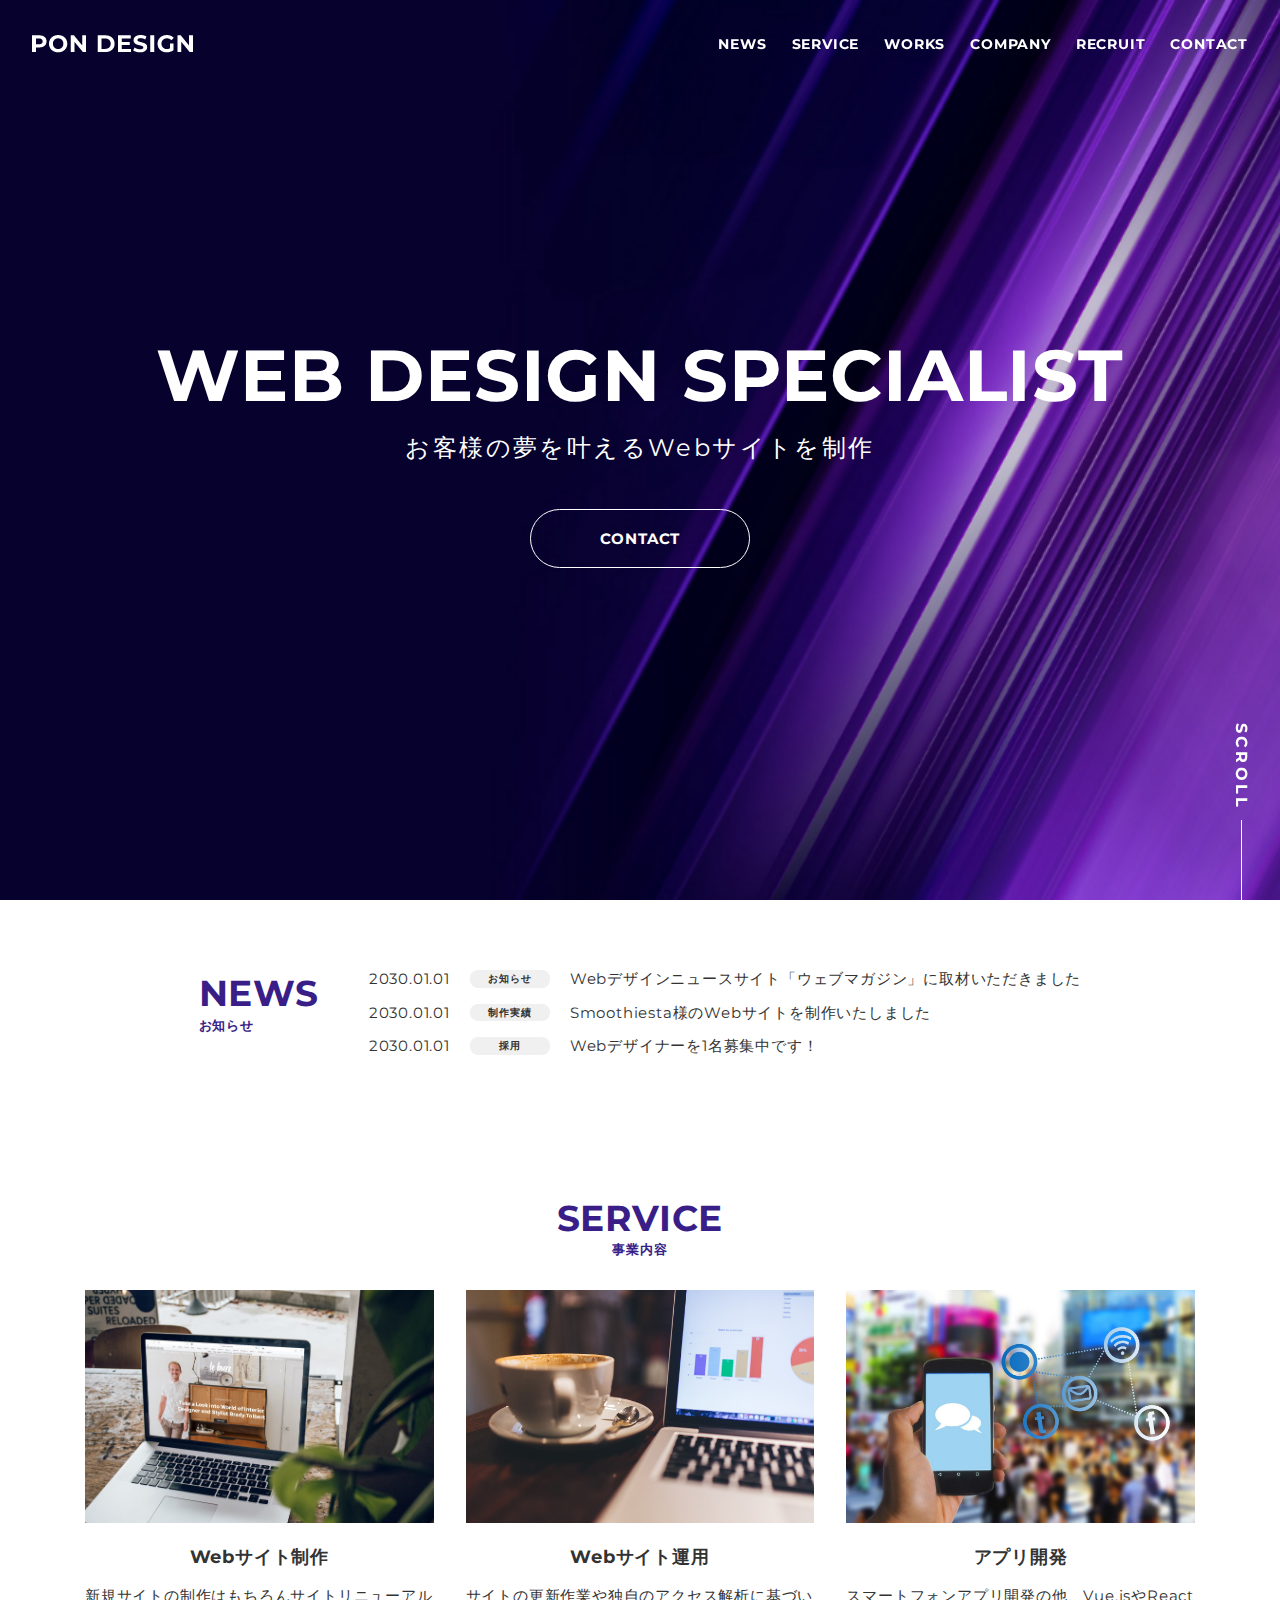
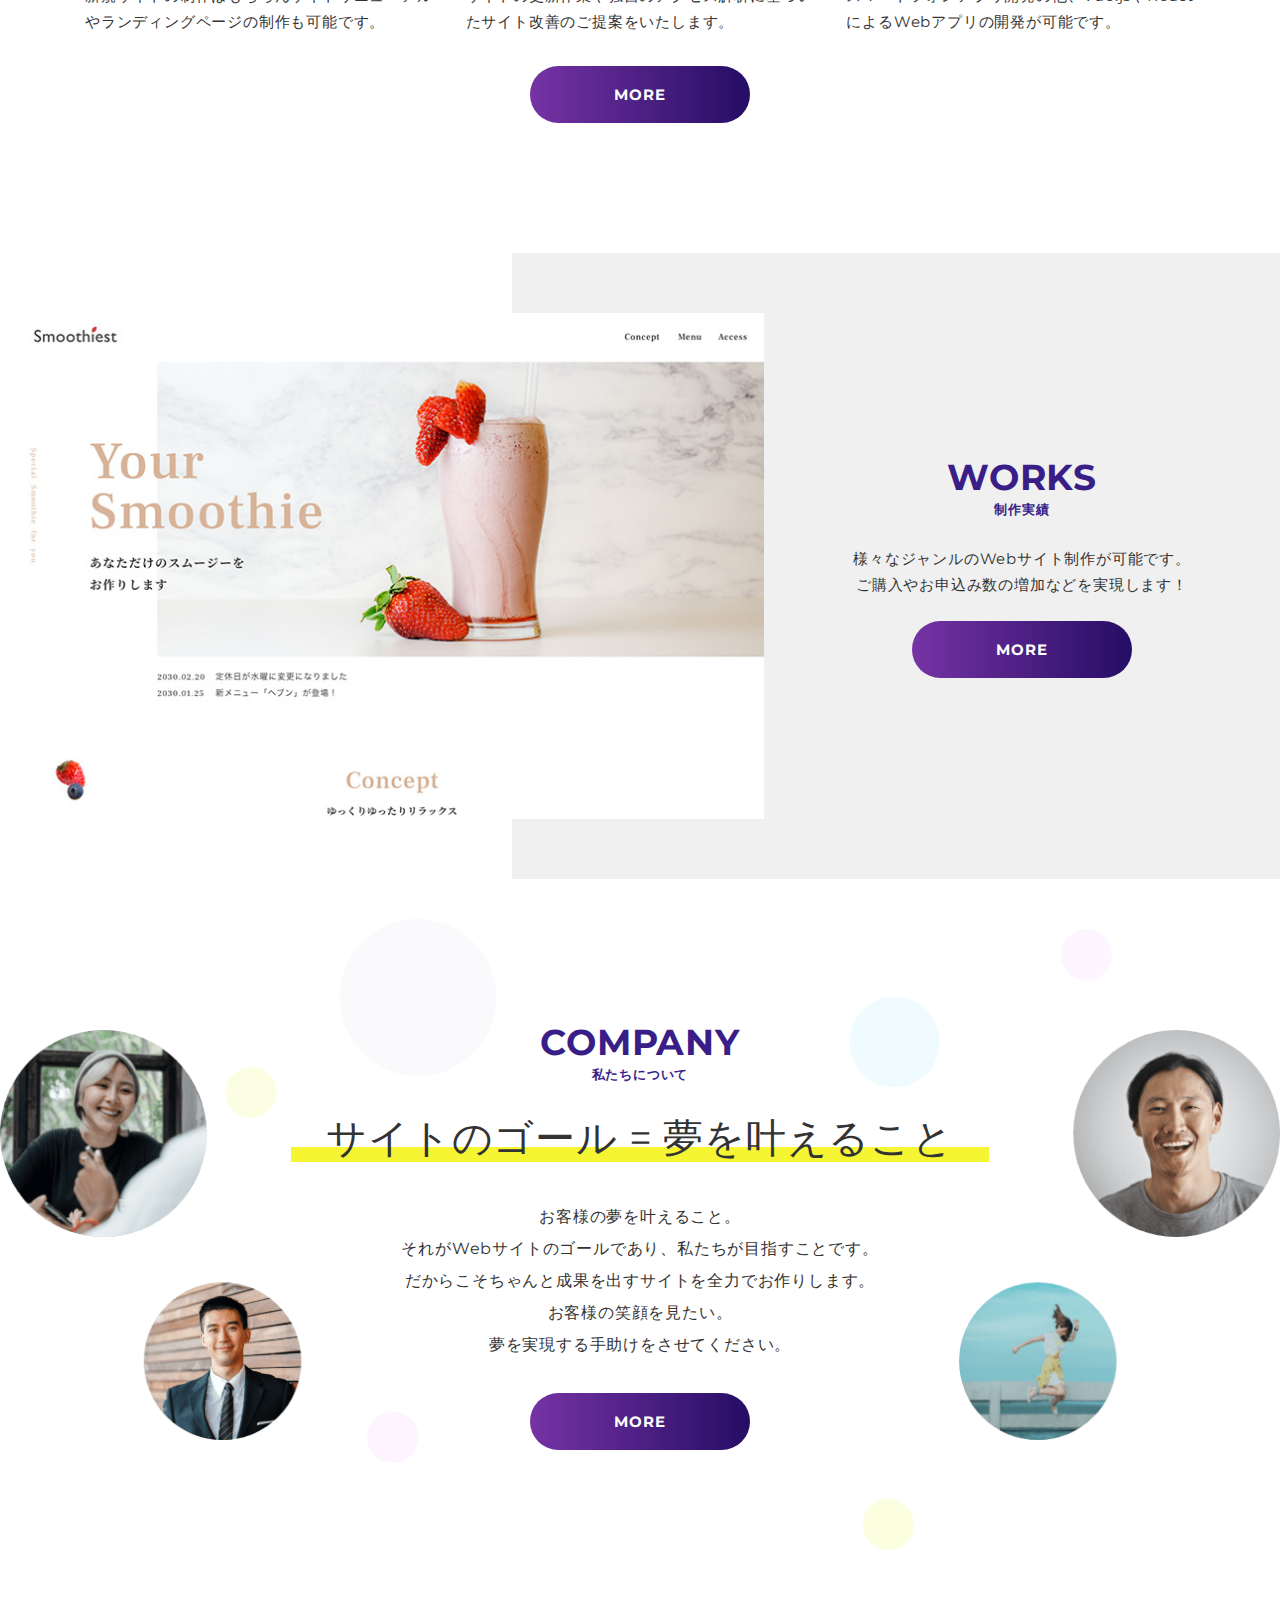
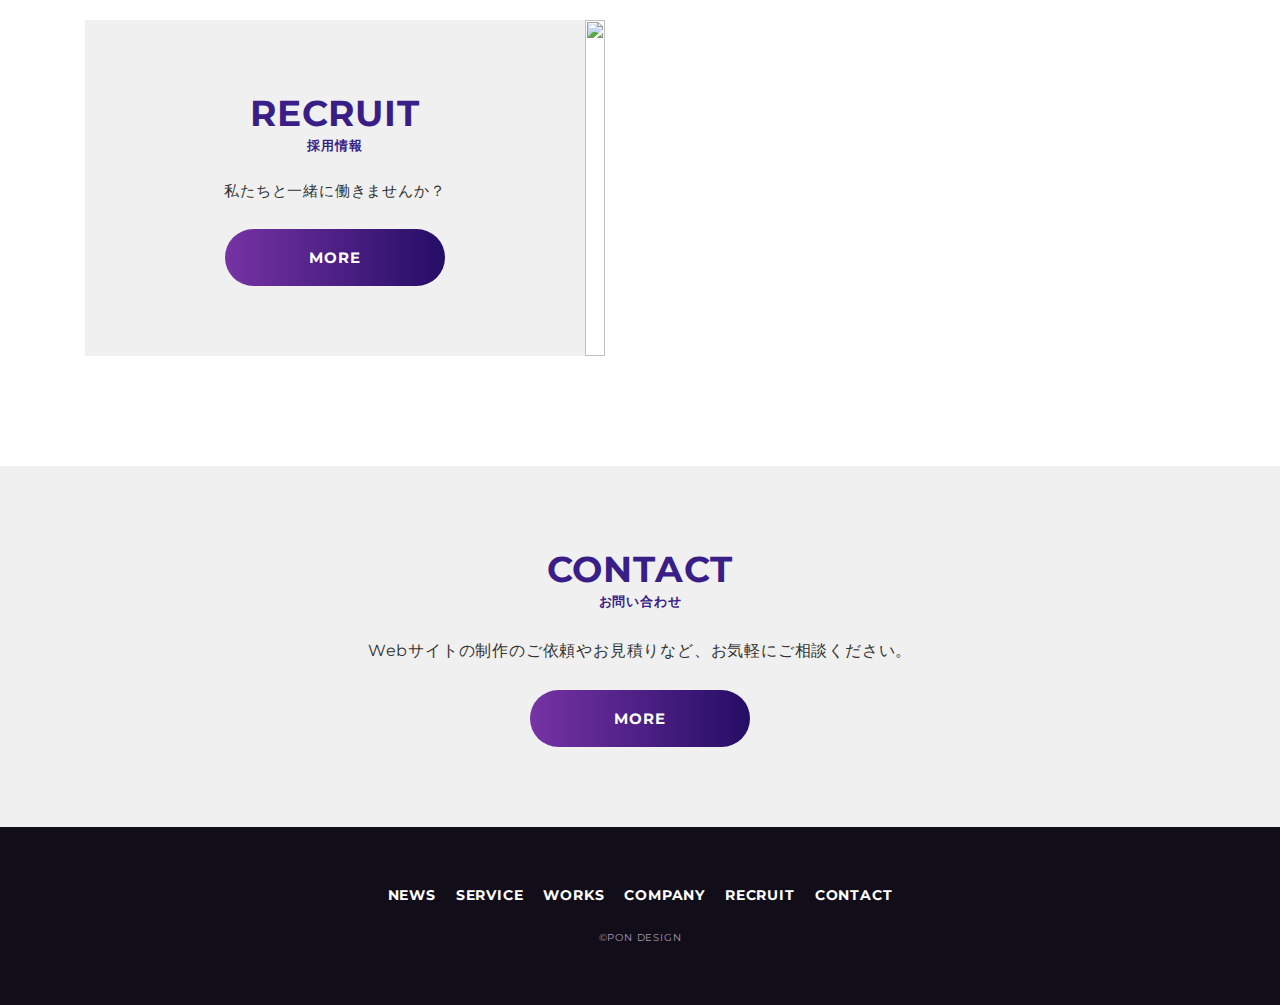
==== commit 8b78e12c: "scroll追加" ====
--- a/index.html
+++ b/index.html
@@ -20,12 +20,12 @@
     </h1>
     <nav class="p-header-nav">
         <ul class="p-header-nav__list">
-            <li><a href="#">NEWS</a></li>
-            <li><a href="#">SERVICE</a></li>
-            <li><a href="#">WORKS</a></li>
-            <li><a href="#">COMPANY</a></li>
-            <li><a href="#">RECRUIT</a></li>
-            <li><a href="#">CONTACT</a></li>
+            <li><a class="p-header-nav__link" href="#">NEWS</a></li>
+            <li><a class="p-header-nav__link" href="#">SERVICE</a></li>
+            <li><a class="p-header-nav__link" href="#">WORKS</a></li>
+            <li><a class="p-header-nav__link" href="#">COMPANY</a></li>
+            <li><a class="p-header-nav__link" href="#">RECRUIT</a></li>
+            <li><a class="p-header-nav__link" href="#">CONTACT</a></li>
         </ul>
     </nav>
 </header>
@@ -40,6 +40,7 @@
                 <a class="c-btn c-btn--transparent" href="#">CONTACT</a>
             </div>
         </div>
+        <span class="p-hero__scroll">SCROLL</span>
     </div>
     <section class="p-news l-section">
         <div class="p-heading">
@@ -205,6 +206,7 @@
     </div>
 </footer>
 
+<script src="https://code.jquery.com/jquery-3.6.1.min.js" integrity="sha256-o88AwQnZB+VDvE9tvIXrMQaPlFFSUTR+nldQm1LuPXQ=" crossorigin="anonymous"></script>
 <script src="js/main.js"></script>
 </body>
 </html>--- a/css/main.css
+++ b/css/main.css
@@ -1 +1 @@
-body{font-family:"Montserrat",Arial,"Hiragino Kaku Gothic ProN","Hiragino Sans",Meiryo,sans-serif;letter-spacing:.05em}img{width:100%}.l-header{display:-webkit-box;display:-ms-flexbox;display:flex;-webkit-box-pack:justify;-ms-flex-pack:justify;justify-content:space-between;position:fixed;top:0;width:100%;height:88px;padding:0 32px;color:#fff;-webkit-box-align:center;-ms-flex-align:center;align-items:center;background-color:none}.l-section{padding:70px 0}.l-inner{max-width:1140px;padding:0 15px;margin:0 auto}.l-footer{background-color:#120e19;color:#fff;padding:60px 0;text-align:center}.c-btn{display:inline-block;width:220px;font-size:15px;font-weight:bold;color:#fff;text-align:center;line-height:1.4;padding:18px 0;border-radius:50px;background-image:-webkit-gradient(linear, left top, right top, from(#7633a4), to(#250d65));background-image:linear-gradient(to right, #7633a4 0%, #250d65 100%)}.c-btn--transparent{background:none;border:1px solid #fff}.c-btn:hover{cursor:pointer;opacity:.3}.c-heading__primary{font-size:36px;font-weight:bold;color:#391e88;line-height:1.3;text-align:center}.c-heading__sub{display:block;font-size:13px;color:#391e88}.c-heading__sub--left{text-align:left}.c-copywrite__link{margin-top:24px}.c-copywrite{color:#a798b7;font-size:10px}.p-header-nav__list{font-size:14px;font-weight:bold;display:-webkit-box;display:-ms-flexbox;display:flex;-webkit-box-pack:justify;-ms-flex-pack:justify;justify-content:space-between}.p-header-nav__list li+li{margin-left:25px}.p-hero{height:100vh;background-image:url("../img/mainvisual.png");display:-webkit-box;display:-ms-flexbox;display:flex;-webkit-box-align:center;-ms-flex-align:center;align-items:center;-webkit-box-pack:center;-ms-flex-pack:center;justify-content:center;background-repeat:no-repeat;background-size:cover;background-position:center center}.p-hero__inner{color:#fff;text-align:center}.p-hero__title{font-size:72px;font-weight:bold;line-height:1.2}.p-hero__subtitle{font-size:24px;letter-spacing:.1em;margin-top:16px}.p-hero__link{margin-top:48px}.p-news{display:-webkit-box;display:-ms-flexbox;display:flex;-webkit-box-pack:center;-ms-flex-pack:center;justify-content:center}.p-news-list{margin-left:50px;font-size:15px;color:#333}.p-news-list li{display:-webkit-box;display:-ms-flexbox;display:flex;-webkit-box-align:center;-ms-flex-align:center;align-items:center}.p-news-list li+li{margin-top:16px}.p-news-list__category,.p-news-list__text{margin-left:20px}.p-news-list__category{width:80px;font-size:10px;padding:3px 0;display:inline-block;background-color:#f0f0f0;font-weight:bold;text-align:center;border-radius:8px}.p-service__heading{margin-bottom:32px}.p-service__body{margin-bottom:32px}.p-service__link{text-align:center}.p-service-card-wrap{display:grid;grid-template-columns:repeat(3, 1fr);gap:32px}.p-service-card{color:#333}.p-service-card__img{aspect-ratio:3/2}.p-service-card__img img{height:100%;-o-object-fit:cover;object-fit:cover}.p-service-card__title{text-align:center;font-size:18px;font-weight:bold;margin-top:24px}.p-service-card__text{margin-top:16px;text-align:left;font-size:15px;line-height:1.7}.p-works-inner{max-width:1300px;background-image:-webkit-gradient(linear, left top, right top, color-stop(40%, #fff), color-stop(40%, #f0f0f0));background-image:linear-gradient(to right, #fff 40%, #f0f0f0 40%);display:-webkit-box;display:-ms-flexbox;display:flex;padding:60px 20px;-webkit-box-align:center;-ms-flex-align:center;align-items:center}.p-works__slider-wrap{width:60%;margin-right:20px}.p-works{padding:60px 0 40px 0}.p-works__desc{-webkit-box-flex:1;-ms-flex:1;flex:1;text-align:center}.p-works__body{margin-top:28px}.p-works__text{color:#333;font-size:15px;line-height:1.7}.p-works__link{margin-top:24px}.p-company{padding:0;text-align:center}.p-company-inner{padding:100px 0;max-width:1300px;margin:0 auto;background-image:url("../img/bg-circle.png"),url("../img/bg-face.png");background-position:center center,center center;background-repeat:no-repeat;background-size:contain}.p-company__body,.p-company__link{margin-top:32px}.p-message{text-align:center;color:#333}.p-message__heading{font-size:40px}.p-message__underline{padding:0 35px;background:-webkit-gradient(linear, left top, left bottom, color-stop(70%, transparent), color-stop(0%, #f5f534));background:linear-gradient(transparent 70%, #f5f534 0%)}.p-message__text{margin-top:40px;line-height:2}.p-recruit__flex-wrap{display:-webkit-box;display:-ms-flexbox;display:flex}.p-recruit__desc{padding:70px 0;width:45%;text-align:center;background-color:#f0f0f0}.p-recruit__body{margin-top:28px;font-size:15px;color:#333}.p-recruit__img img{height:100%;-o-object-fit:cover;object-fit:cover}.p-recruit__link{margin-top:30px}.p-contact{margin-top:40px;padding:0;background-color:#f0f0f0;text-align:center}.p-contact-inner{padding:80px 0}.p-contact__body{margin-top:32px;color:#333}.p-contact__link{margin-top:30px}.p-footer-nav__list{display:-webkit-box;display:-ms-flexbox;display:flex;-webkit-box-pack:center;-ms-flex-pack:center;justify-content:center;font-size:14px;font-weight:bold;margin:0 auto}.p-footer-nav li+li{margin-left:20px}/*# sourceMappingURL=main.css.map */+body{font-family:"Montserrat",Arial,"Hiragino Kaku Gothic ProN","Hiragino Sans",Meiryo,sans-serif;letter-spacing:.05em}img{width:100%}@-webkit-keyframes scrollDownLine{0%{-webkit-transform:scale(1, 0);transform:scale(1, 0);-webkit-transform-origin:0 0;transform-origin:0 0}50%{-webkit-transform:scale(1, 1);transform:scale(1, 1);-webkit-transform-origin:0 0;transform-origin:0 0}50.1%{-webkit-transform:scale(1, 1);transform:scale(1, 1);-webkit-transform-origin:0 100%;transform-origin:0 100%}100%{-webkit-transform:scale(1, 0);transform:scale(1, 0);-webkit-transform-origin:0 100%;transform-origin:0 100%}}@keyframes scrollDownLine{0%{-webkit-transform:scale(1, 0);transform:scale(1, 0);-webkit-transform-origin:0 0;transform-origin:0 0}50%{-webkit-transform:scale(1, 1);transform:scale(1, 1);-webkit-transform-origin:0 0;transform-origin:0 0}50.1%{-webkit-transform:scale(1, 1);transform:scale(1, 1);-webkit-transform-origin:0 100%;transform-origin:0 100%}100%{-webkit-transform:scale(1, 0);transform:scale(1, 0);-webkit-transform-origin:0 100%;transform-origin:0 100%}}.l-header{display:-webkit-box;display:-ms-flexbox;display:flex;-webkit-box-pack:justify;-ms-flex-pack:justify;justify-content:space-between;position:fixed;top:0;width:100%;height:88px;padding:0 32px;color:#fff;-webkit-box-align:center;-ms-flex-align:center;align-items:center;background-color:none;-webkit-transition:all .3s;transition:all .3s}.l-header.change-color{background-color:#21054d;height:64px}.l-section{padding:70px 0}.l-inner{max-width:1140px;padding:0 15px;margin:0 auto}.l-footer{background-color:#120e19;color:#fff;padding:60px 0;text-align:center}.c-btn{display:inline-block;width:220px;font-size:15px;font-weight:bold;color:#fff;text-align:center;line-height:1.4;padding:18px 0;border-radius:50px;background-image:-webkit-gradient(linear, left top, right top, from(#7633a4), to(#250d65));background-image:linear-gradient(to right, #7633a4 0%, #250d65 100%)}.c-btn--transparent{background:none;border:1px solid #fff}.c-btn:hover{cursor:pointer;opacity:.3}.c-heading__primary{font-size:36px;font-weight:bold;color:#391e88;line-height:1.3;text-align:center}.c-heading__sub{display:block;font-size:13px;color:#391e88}.c-heading__sub--left{text-align:left}.c-copywrite__link{margin-top:24px}.c-copywrite{color:#a798b7;font-size:10px}.p-header-nav__list{font-size:14px;font-weight:bold;display:-webkit-box;display:-ms-flexbox;display:flex;-webkit-box-pack:justify;-ms-flex-pack:justify;justify-content:space-between;-webkit-transition:border .3s;transition:border .3s}.p-header-nav__list li+li{margin-left:25px}.p-header-nav__link{position:relative;z-index:1}.p-header-nav__link::after{content:"";position:absolute;left:0;bottom:-6px;width:0%;height:2px;background-color:#fff;z-index:-1;-webkit-transition:all .3s;transition:all .3s;border-radius:1px}.p-header-nav__link:hover::after{width:100%}.p-hero{height:100vh;background-image:url("../img/mainvisual.png");display:-webkit-box;display:-ms-flexbox;display:flex;-webkit-box-align:center;-ms-flex-align:center;align-items:center;-webkit-box-pack:center;-ms-flex-pack:center;justify-content:center;background-repeat:no-repeat;background-size:cover;background-position:center center}.p-hero__inner{color:#fff;text-align:center}.p-hero__title{font-size:72px;font-weight:bold;line-height:1.2}.p-hero__subtitle{font-size:24px;letter-spacing:.1em;margin-top:16px}.p-hero__link{margin-top:48px}.p-hero__scroll{color:#fff;position:absolute;padding:10px 10px 90px;right:20px;bottom:0;font-weight:bold;letter-spacing:.2em;writing-mode:vertical-rl;-webkit-writing-mode:vertical-rl;-ms-writing-mode:vertical-rl}.p-hero__scroll::after{position:absolute;bottom:0;width:1px;height:80px;left:50%;background:#fff;content:"";-webkit-animation:scrollDownLine 1.5s infinite;animation:scrollDownLine 1.5s infinite}.p-news{display:-webkit-box;display:-ms-flexbox;display:flex;-webkit-box-pack:center;-ms-flex-pack:center;justify-content:center}.p-news-list{margin-left:50px;font-size:15px;color:#333}.p-news-list li{display:-webkit-box;display:-ms-flexbox;display:flex;-webkit-box-align:center;-ms-flex-align:center;align-items:center}.p-news-list li+li{margin-top:16px}.p-news-list__category,.p-news-list__text{margin-left:20px}.p-news-list__category{width:80px;font-size:10px;padding:3px 0;display:inline-block;background-color:#f0f0f0;font-weight:bold;text-align:center;border-radius:8px}.p-service__heading{margin-bottom:32px}.p-service__body{margin-bottom:32px}.p-service__link{text-align:center}.p-service-card-wrap{display:grid;grid-template-columns:repeat(3, 1fr);gap:32px}.p-service-card{color:#333}.p-service-card__img{aspect-ratio:3/2}.p-service-card__img img{height:100%;-o-object-fit:cover;object-fit:cover}.p-service-card__title{text-align:center;font-size:18px;font-weight:bold;margin-top:24px}.p-service-card__text{margin-top:16px;text-align:left;font-size:15px;line-height:1.7}.p-works-inner{max-width:1300px;background-image:-webkit-gradient(linear, left top, right top, color-stop(40%, #fff), color-stop(40%, #f0f0f0));background-image:linear-gradient(to right, #fff 40%, #f0f0f0 40%);display:-webkit-box;display:-ms-flexbox;display:flex;padding:60px 20px;-webkit-box-align:center;-ms-flex-align:center;align-items:center}.p-works__slider-wrap{width:60%;margin-right:20px}.p-works{padding:60px 0 40px 0}.p-works__desc{-webkit-box-flex:1;-ms-flex:1;flex:1;text-align:center}.p-works__body{margin-top:28px}.p-works__text{color:#333;font-size:15px;line-height:1.7}.p-works__link{margin-top:24px}.p-company{padding:0;text-align:center}.p-company-inner{padding:100px 0;max-width:1300px;margin:0 auto;background-image:url("../img/bg-circle.png"),url("../img/bg-face.png");background-position:center center,center center;background-repeat:no-repeat;background-size:contain}.p-company__body,.p-company__link{margin-top:32px}.p-message{text-align:center;color:#333}.p-message__heading{font-size:40px}.p-message__underline{padding:0 35px;background:-webkit-gradient(linear, left top, left bottom, color-stop(70%, transparent), color-stop(0%, #f5f534));background:linear-gradient(transparent 70%, #f5f534 0%)}.p-message__text{margin-top:40px;line-height:2}.p-recruit__flex-wrap{display:-webkit-box;display:-ms-flexbox;display:flex}.p-recruit__desc{padding:70px 0;width:45%;text-align:center;background-color:#f0f0f0}.p-recruit__body{margin-top:28px;font-size:15px;color:#333}.p-recruit__img img{height:100%;-o-object-fit:cover;object-fit:cover}.p-recruit__link{margin-top:30px}.p-contact{margin-top:40px;padding:0;background-color:#f0f0f0;text-align:center}.p-contact-inner{padding:80px 0}.p-contact__body{margin-top:32px;color:#333}.p-contact__link{margin-top:30px}.p-footer-nav__list{display:-webkit-box;display:-ms-flexbox;display:flex;-webkit-box-pack:center;-ms-flex-pack:center;justify-content:center;font-size:14px;font-weight:bold;margin:0 auto}.p-footer-nav li+li{margin-left:20px}/*# sourceMappingURL=main.css.map */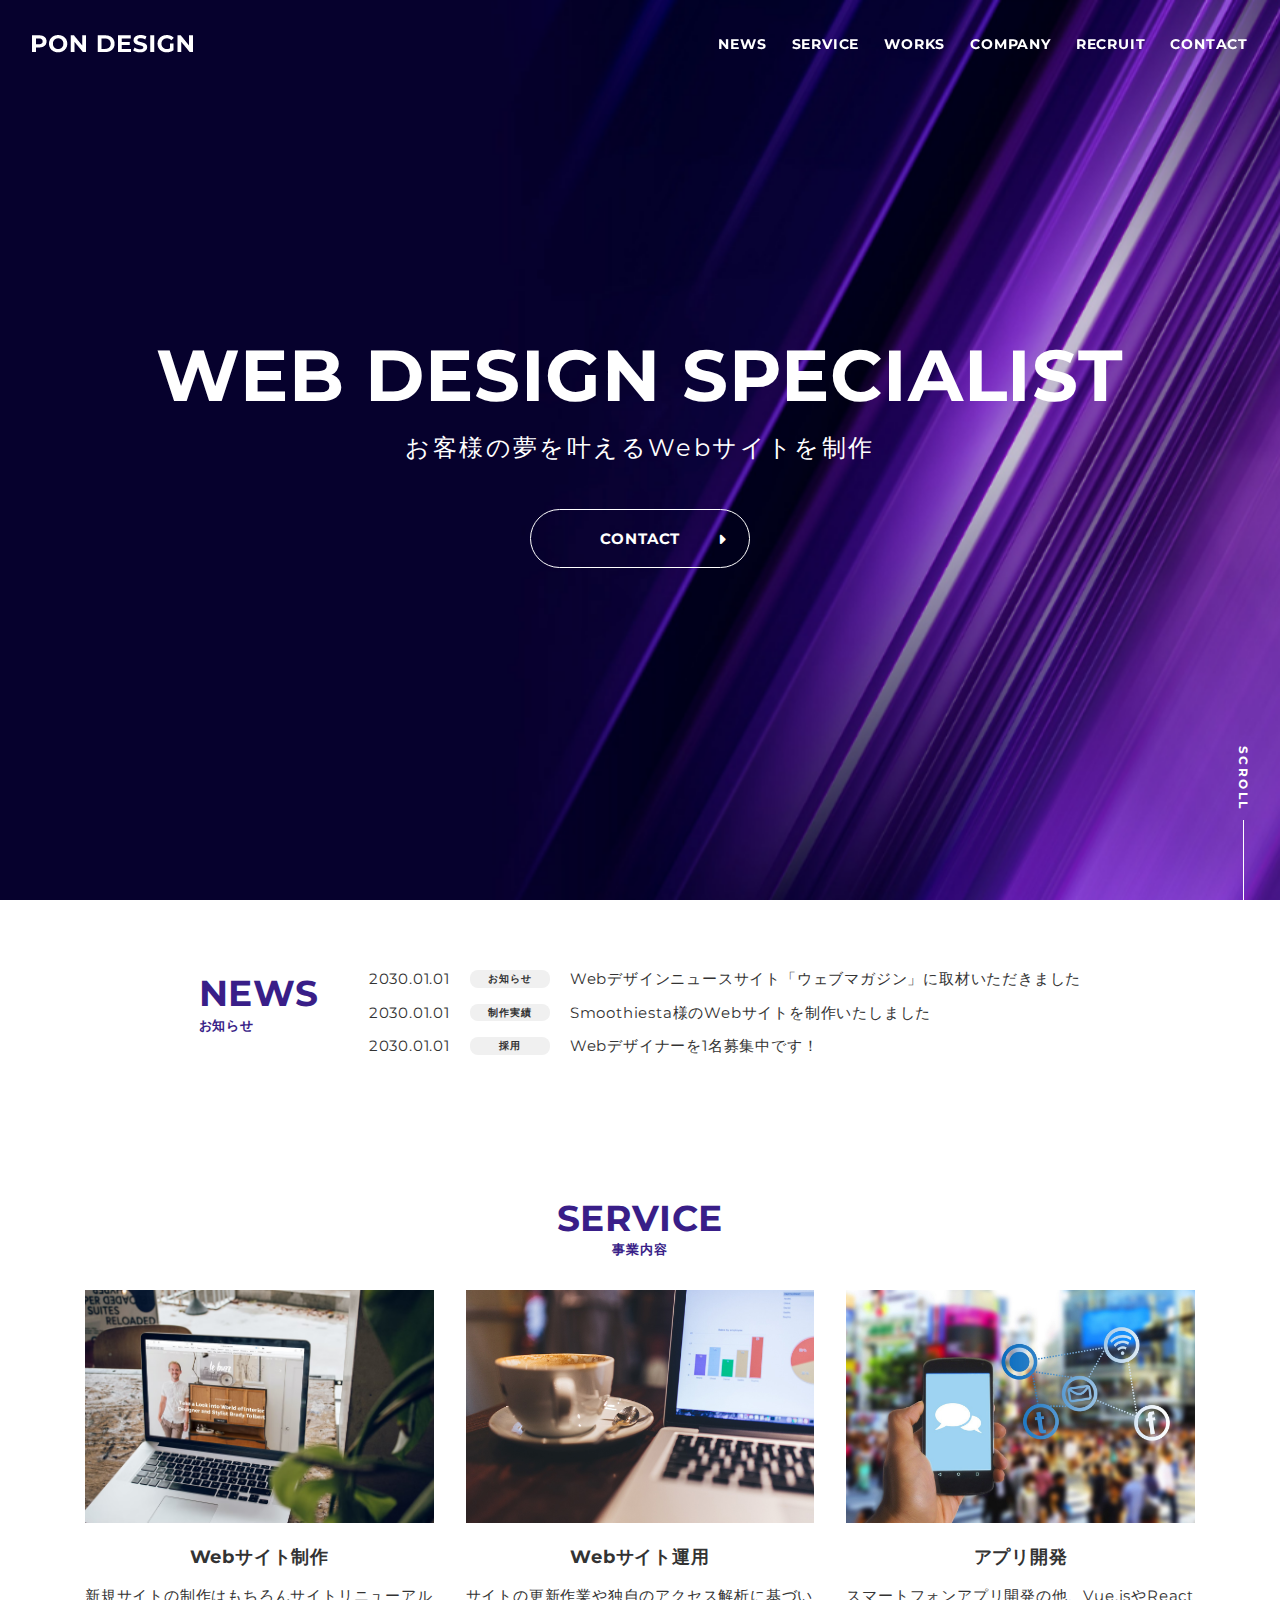
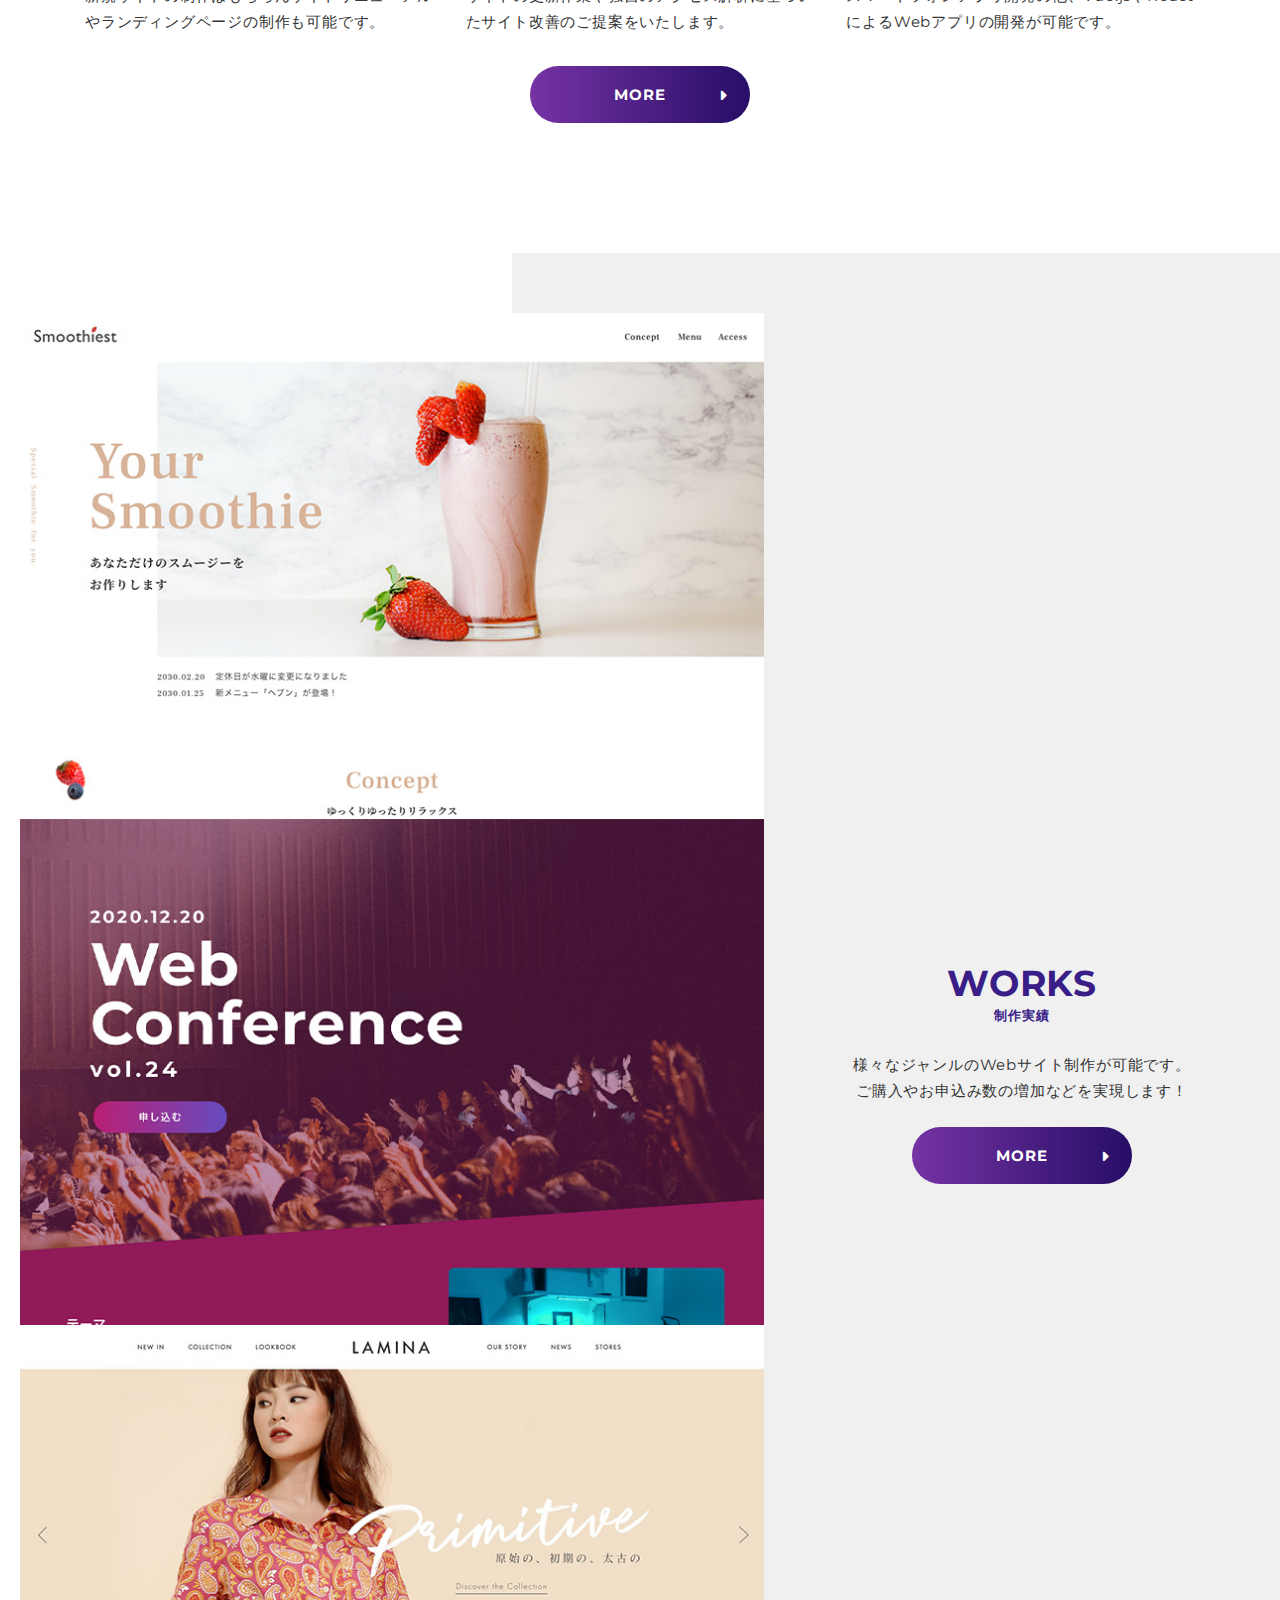
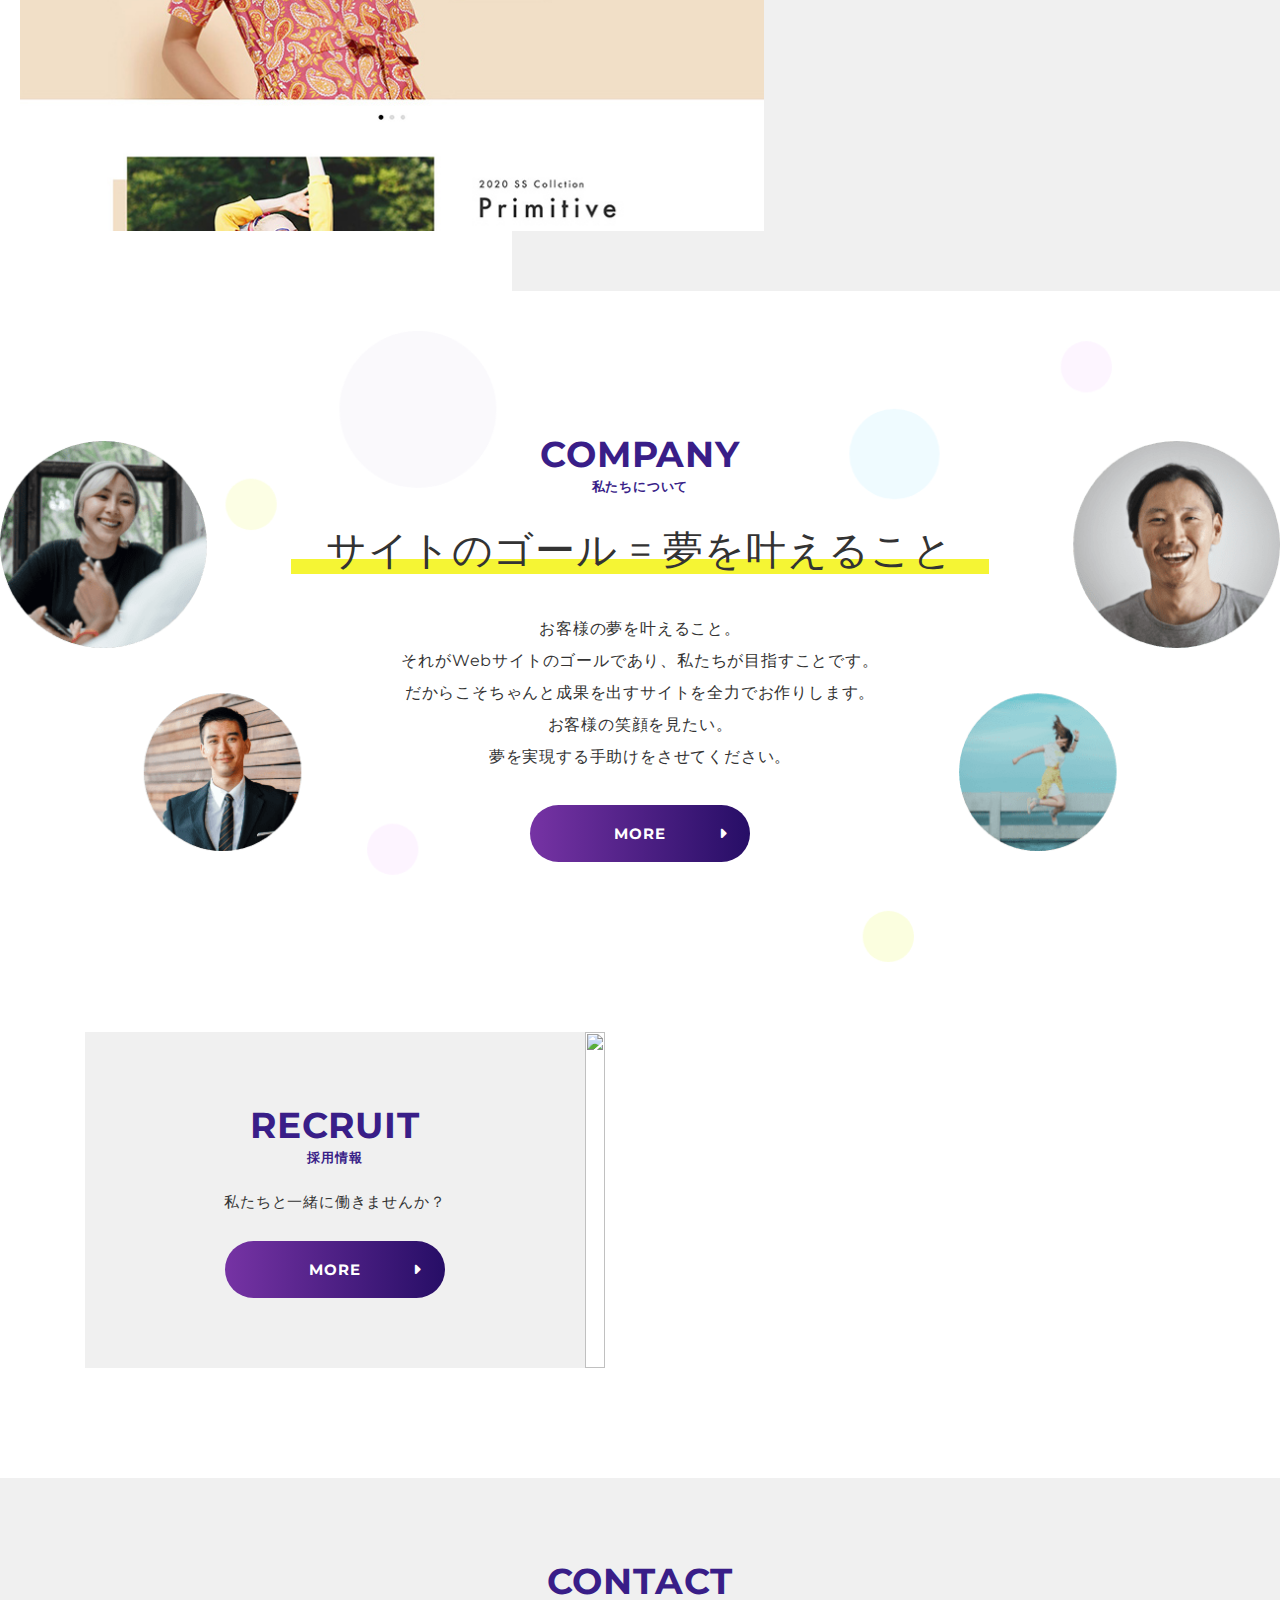
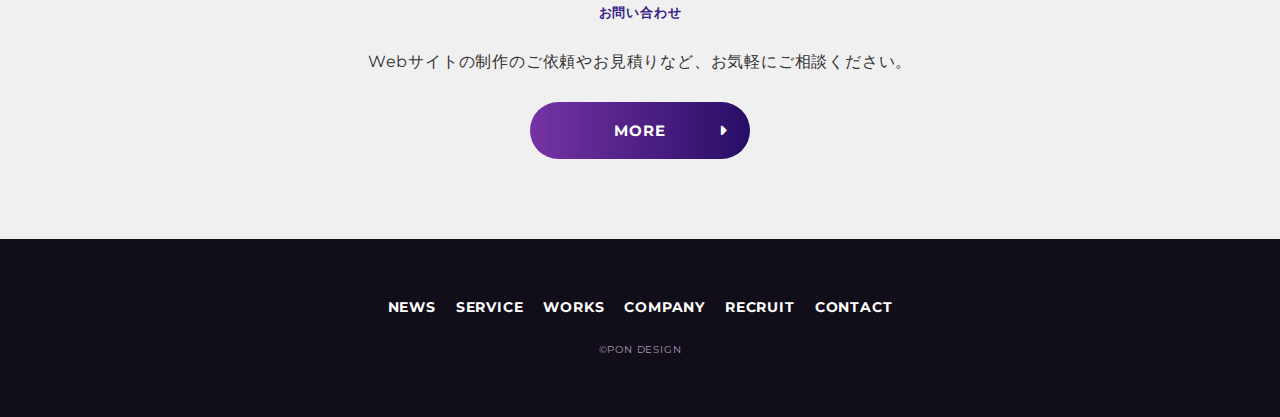
==== commit d6c94181: "フッターナビのhover時の動作追加" ====
--- a/index.html
+++ b/index.html
@@ -7,6 +7,9 @@
     <link rel="preconnect" href="https://fonts.googleapis.com">
     <link rel="preconnect" href="https://fonts.gstatic.com" crossorigin>
     <link href="https://fonts.googleapis.com/css2?family=Montserrat:wght@400;600&display=swap" rel="stylesheet">
+    <link rel="stylesheet" href="https://cdnjs.cloudflare.com/ajax/libs/font-awesome/6.2.0/css/all.min.css">
+    <link rel="stylesheet" type="text/css" href="https://cdn.jsdelivr.net/npm/slick-carousel@1.8.1/slick/slick.css"/>
+    <link rel="stylesheet" type="text/css" href="https://cdn.jsdelivr.net/npm/slick-carousel@1.8.1/slick/slick-theme.css"/>
     <link rel="stylesheet" href="css/desyle.css">
     <link rel="stylesheet" href="css/main.css">
     <title>CorporateSite</title>
@@ -51,17 +54,17 @@
             <li>
                 <time datetime="2030-01-01">2030.01.01</time>
                 <p class="p-news-list__category">お知らせ</p>
-                <p class="p-news-list__text">Webデザインニュースサイト「ウェブマガジン」に取材いただきました</p>
+                <a class="p-news-list__text" href="#">Webデザインニュースサイト「ウェブマガジン」に取材いただきました</a>
             </li>
             <li>
                 <time datetime="2030-01-01">2030.01.01</time>
                 <p class="p-news-list__category">制作実績</p>
-                <p class="p-news-list__text">Smoothiesta様のWebサイトを制作いたしました</p>
+                <a class="p-news-list__text" href="#">Smoothiesta様のWebサイトを制作いたしました</a>
             </li>
             <li>
                 <time datetime="2030-01-01">2030.01.01</time>
                 <p class="p-news-list__category">採用</p>
-                <p class="p-news-list__text">Webデザイナーを1名募集中です！</p>
+                <a class="p-news-list__text" href="#">Webデザイナーを1名募集中です！</a>
             </li>
         </ul>
     </section>
@@ -108,6 +111,12 @@
             <div class="p-works__slider-wrap js-slider">
                 <div class="js-slider__pic">
                     <img src="img/works/smoothiesta.jpg" alt="スライド１">
+                </div>
+                <div class="js-slider__pic">
+                    <img src="img/works/web-conference.jpg" alt="スライド１">
+                </div>
+                <div class="js-slider__pic">
+                    <img src="img/works/lamina.jpg" alt="スライド１">
                 </div>
             </div>
             <div class="p-works__desc">
@@ -193,12 +202,12 @@
 <footer class="l-footer">
     <nav class="p-footer-nav">
         <ul class="p-footer-nav__list">
-            <li><a href="#">NEWS</a></li>
-            <li><a href="#">SERVICE</a></li>
-            <li><a href="#">WORKS</a></li>
-            <li><a href="#">COMPANY</a></li>
-            <li><a href="#">RECRUIT</a></li>
-            <li><a href="#">CONTACT</a></li>
+            <li><a class="p-footer-nav__link" href="#">NEWS</a></li>
+            <li><a class="p-footer-nav__link" href="#">SERVICE</a></li>
+            <li><a class="p-footer-nav__link" href="#">WORKS</a></li>
+            <li><a class="p-footer-nav__link" href="#">COMPANY</a></li>
+            <li><a class="p-footer-nav__link" href="#">RECRUIT</a></li>
+            <li><a class="p-footer-nav__link" href="#">CONTACT</a></li>
         </ul>
     </nav>
     <div class="c-copywrite__link">
@@ -207,6 +216,7 @@
 </footer>
 
 <script src="https://code.jquery.com/jquery-3.6.1.min.js" integrity="sha256-o88AwQnZB+VDvE9tvIXrMQaPlFFSUTR+nldQm1LuPXQ=" crossorigin="anonymous"></script>
+<script type="text/javascript" src="https://cdn.jsdelivr.net/npm/slick-carousel@1.8.1/slick/slick.min.js"></script>
 <script src="js/main.js"></script>
 </body>
 </html>--- a/css/main.css
+++ b/css/main.css
@@ -1 +1 @@
-body{font-family:"Montserrat",Arial,"Hiragino Kaku Gothic ProN","Hiragino Sans",Meiryo,sans-serif;letter-spacing:.05em}img{width:100%}@-webkit-keyframes scrollDownLine{0%{-webkit-transform:scale(1, 0);transform:scale(1, 0);-webkit-transform-origin:0 0;transform-origin:0 0}50%{-webkit-transform:scale(1, 1);transform:scale(1, 1);-webkit-transform-origin:0 0;transform-origin:0 0}50.1%{-webkit-transform:scale(1, 1);transform:scale(1, 1);-webkit-transform-origin:0 100%;transform-origin:0 100%}100%{-webkit-transform:scale(1, 0);transform:scale(1, 0);-webkit-transform-origin:0 100%;transform-origin:0 100%}}@keyframes scrollDownLine{0%{-webkit-transform:scale(1, 0);transform:scale(1, 0);-webkit-transform-origin:0 0;transform-origin:0 0}50%{-webkit-transform:scale(1, 1);transform:scale(1, 1);-webkit-transform-origin:0 0;transform-origin:0 0}50.1%{-webkit-transform:scale(1, 1);transform:scale(1, 1);-webkit-transform-origin:0 100%;transform-origin:0 100%}100%{-webkit-transform:scale(1, 0);transform:scale(1, 0);-webkit-transform-origin:0 100%;transform-origin:0 100%}}.l-header{display:-webkit-box;display:-ms-flexbox;display:flex;-webkit-box-pack:justify;-ms-flex-pack:justify;justify-content:space-between;position:fixed;top:0;width:100%;height:88px;padding:0 32px;color:#fff;-webkit-box-align:center;-ms-flex-align:center;align-items:center;background-color:none;-webkit-transition:all .3s;transition:all .3s}.l-header.change-color{background-color:#21054d;height:64px}.l-section{padding:70px 0}.l-inner{max-width:1140px;padding:0 15px;margin:0 auto}.l-footer{background-color:#120e19;color:#fff;padding:60px 0;text-align:center}.c-btn{display:inline-block;width:220px;font-size:15px;font-weight:bold;color:#fff;text-align:center;line-height:1.4;padding:18px 0;border-radius:50px;background-image:-webkit-gradient(linear, left top, right top, from(#7633a4), to(#250d65));background-image:linear-gradient(to right, #7633a4 0%, #250d65 100%)}.c-btn--transparent{background:none;border:1px solid #fff}.c-btn:hover{cursor:pointer;opacity:.3}.c-heading__primary{font-size:36px;font-weight:bold;color:#391e88;line-height:1.3;text-align:center}.c-heading__sub{display:block;font-size:13px;color:#391e88}.c-heading__sub--left{text-align:left}.c-copywrite__link{margin-top:24px}.c-copywrite{color:#a798b7;font-size:10px}.p-header-nav__list{font-size:14px;font-weight:bold;display:-webkit-box;display:-ms-flexbox;display:flex;-webkit-box-pack:justify;-ms-flex-pack:justify;justify-content:space-between;-webkit-transition:border .3s;transition:border .3s}.p-header-nav__list li+li{margin-left:25px}.p-header-nav__link{position:relative;z-index:1}.p-header-nav__link::after{content:"";position:absolute;left:0;bottom:-6px;width:0%;height:2px;background-color:#fff;z-index:-1;-webkit-transition:all .3s;transition:all .3s;border-radius:1px}.p-header-nav__link:hover::after{width:100%}.p-hero{height:100vh;background-image:url("../img/mainvisual.png");display:-webkit-box;display:-ms-flexbox;display:flex;-webkit-box-align:center;-ms-flex-align:center;align-items:center;-webkit-box-pack:center;-ms-flex-pack:center;justify-content:center;background-repeat:no-repeat;background-size:cover;background-position:center center}.p-hero__inner{color:#fff;text-align:center}.p-hero__title{font-size:72px;font-weight:bold;line-height:1.2}.p-hero__subtitle{font-size:24px;letter-spacing:.1em;margin-top:16px}.p-hero__link{margin-top:48px}.p-hero__scroll{color:#fff;position:absolute;padding:10px 10px 90px;right:20px;bottom:0;font-weight:bold;letter-spacing:.2em;writing-mode:vertical-rl;-webkit-writing-mode:vertical-rl;-ms-writing-mode:vertical-rl}.p-hero__scroll::after{position:absolute;bottom:0;width:1px;height:80px;left:50%;background:#fff;content:"";-webkit-animation:scrollDownLine 1.5s infinite;animation:scrollDownLine 1.5s infinite}.p-news{display:-webkit-box;display:-ms-flexbox;display:flex;-webkit-box-pack:center;-ms-flex-pack:center;justify-content:center}.p-news-list{margin-left:50px;font-size:15px;color:#333}.p-news-list li{display:-webkit-box;display:-ms-flexbox;display:flex;-webkit-box-align:center;-ms-flex-align:center;align-items:center}.p-news-list li+li{margin-top:16px}.p-news-list__category,.p-news-list__text{margin-left:20px}.p-news-list__category{width:80px;font-size:10px;padding:3px 0;display:inline-block;background-color:#f0f0f0;font-weight:bold;text-align:center;border-radius:8px}.p-service__heading{margin-bottom:32px}.p-service__body{margin-bottom:32px}.p-service__link{text-align:center}.p-service-card-wrap{display:grid;grid-template-columns:repeat(3, 1fr);gap:32px}.p-service-card{color:#333}.p-service-card__img{aspect-ratio:3/2}.p-service-card__img img{height:100%;-o-object-fit:cover;object-fit:cover}.p-service-card__title{text-align:center;font-size:18px;font-weight:bold;margin-top:24px}.p-service-card__text{margin-top:16px;text-align:left;font-size:15px;line-height:1.7}.p-works-inner{max-width:1300px;background-image:-webkit-gradient(linear, left top, right top, color-stop(40%, #fff), color-stop(40%, #f0f0f0));background-image:linear-gradient(to right, #fff 40%, #f0f0f0 40%);display:-webkit-box;display:-ms-flexbox;display:flex;padding:60px 20px;-webkit-box-align:center;-ms-flex-align:center;align-items:center}.p-works__slider-wrap{width:60%;margin-right:20px}.p-works{padding:60px 0 40px 0}.p-works__desc{-webkit-box-flex:1;-ms-flex:1;flex:1;text-align:center}.p-works__body{margin-top:28px}.p-works__text{color:#333;font-size:15px;line-height:1.7}.p-works__link{margin-top:24px}.p-company{padding:0;text-align:center}.p-company-inner{padding:100px 0;max-width:1300px;margin:0 auto;background-image:url("../img/bg-circle.png"),url("../img/bg-face.png");background-position:center center,center center;background-repeat:no-repeat;background-size:contain}.p-company__body,.p-company__link{margin-top:32px}.p-message{text-align:center;color:#333}.p-message__heading{font-size:40px}.p-message__underline{padding:0 35px;background:-webkit-gradient(linear, left top, left bottom, color-stop(70%, transparent), color-stop(0%, #f5f534));background:linear-gradient(transparent 70%, #f5f534 0%)}.p-message__text{margin-top:40px;line-height:2}.p-recruit__flex-wrap{display:-webkit-box;display:-ms-flexbox;display:flex}.p-recruit__desc{padding:70px 0;width:45%;text-align:center;background-color:#f0f0f0}.p-recruit__body{margin-top:28px;font-size:15px;color:#333}.p-recruit__img img{height:100%;-o-object-fit:cover;object-fit:cover}.p-recruit__link{margin-top:30px}.p-contact{margin-top:40px;padding:0;background-color:#f0f0f0;text-align:center}.p-contact-inner{padding:80px 0}.p-contact__body{margin-top:32px;color:#333}.p-contact__link{margin-top:30px}.p-footer-nav__list{display:-webkit-box;display:-ms-flexbox;display:flex;-webkit-box-pack:center;-ms-flex-pack:center;justify-content:center;font-size:14px;font-weight:bold;margin:0 auto}.p-footer-nav li+li{margin-left:20px}/*# sourceMappingURL=main.css.map */+body{font-family:"Montserrat",Arial,"Hiragino Kaku Gothic ProN","Hiragino Sans",Meiryo,sans-serif;letter-spacing:.05em}img{width:100%}@-webkit-keyframes scrollDownLine{0%{-webkit-transform:scale(1, 0);transform:scale(1, 0);-webkit-transform-origin:0 0;transform-origin:0 0}50%{-webkit-transform:scale(1, 1);transform:scale(1, 1);-webkit-transform-origin:0 0;transform-origin:0 0}50.1%{-webkit-transform:scale(1, 1);transform:scale(1, 1);-webkit-transform-origin:0 100%;transform-origin:0 100%}100%{-webkit-transform:scale(1, 0);transform:scale(1, 0);-webkit-transform-origin:0 100%;transform-origin:0 100%}}@keyframes scrollDownLine{0%{-webkit-transform:scale(1, 0);transform:scale(1, 0);-webkit-transform-origin:0 0;transform-origin:0 0}50%{-webkit-transform:scale(1, 1);transform:scale(1, 1);-webkit-transform-origin:0 0;transform-origin:0 0}50.1%{-webkit-transform:scale(1, 1);transform:scale(1, 1);-webkit-transform-origin:0 100%;transform-origin:0 100%}100%{-webkit-transform:scale(1, 0);transform:scale(1, 0);-webkit-transform-origin:0 100%;transform-origin:0 100%}}.l-header{display:-webkit-box;display:-ms-flexbox;display:flex;-webkit-box-pack:justify;-ms-flex-pack:justify;justify-content:space-between;position:fixed;top:0;width:100%;height:88px;padding:0 32px;color:#fff;-webkit-box-align:center;-ms-flex-align:center;align-items:center;background-color:none;-webkit-transition:all .3s;transition:all .3s;z-index:10}.l-header.change-color{background-color:#21054d;height:64px}.l-section{padding:70px 0}.l-inner{max-width:1140px;padding:0 15px;margin:0 auto}.l-footer{background-color:#120e19;color:#fff;padding:60px 0;text-align:center}.c-btn{display:inline-block;position:relative;width:220px;font-size:15px;font-weight:bold;color:#fff;text-align:center;line-height:1.4;padding:18px 0;border-radius:50px;background-image:-webkit-gradient(linear, left top, right top, from(#7633a4), color-stop(51%, #250d65), to(#7633a4));background-image:linear-gradient(to right, #7633a4 0%, #250d65 51%, #7633a4 100%);-webkit-transition:all .3s;transition:all .3s;background-size:200% auto}.c-btn::after{position:absolute;top:50%;right:1.5em;font-family:"Font Awesome 6 Free";font-weight:900;content:"";-webkit-transition:all .3s;transition:all .3s;-webkit-transform:translateY(-50%);transform:translateY(-50%)}.c-btn:hover{background-position:right center}.c-btn:hover::after{right:1.2em}.c-btn--transparent{background:none;border:1px solid #fff}.c-btn--transparent:hover{opacity:.8}.c-heading__primary{font-size:36px;font-weight:bold;color:#391e88;line-height:1.3;text-align:center}.c-heading__sub{display:block;font-size:13px;color:#391e88}.c-heading__sub--left{text-align:left}.c-copywrite__link{margin-top:24px}.c-copywrite{color:#a798b7;font-size:10px;-webkit-transition:opacity .3s;transition:opacity .3s}.c-copywrite:hover{opacity:.8}.p-header-nav__list{font-size:14px;font-weight:bold;display:-webkit-box;display:-ms-flexbox;display:flex;-webkit-box-pack:justify;-ms-flex-pack:justify;justify-content:space-between;-webkit-transition:border .3s;transition:border .3s}.p-header-nav__list li+li{margin-left:25px}.p-header-nav__link{position:relative;z-index:1}.p-header-nav__link::after{content:"";position:absolute;left:0;bottom:-6px;width:0%;height:2px;background-color:#fff;z-index:-1;-webkit-transition:all .3s;transition:all .3s;border-radius:1px}.p-header-nav__link:hover::after{width:100%}.p-hero{height:100vh;background-image:url("../img/mainvisual.png");display:-webkit-box;display:-ms-flexbox;display:flex;-webkit-box-align:center;-ms-flex-align:center;align-items:center;-webkit-box-pack:center;-ms-flex-pack:center;justify-content:center;background-repeat:no-repeat;background-size:cover;background-position:center center}.p-hero__inner{color:#fff;text-align:center}.p-hero__title{font-size:72px;font-weight:bold;line-height:1.2}.p-hero__subtitle{font-size:24px;letter-spacing:.1em;margin-top:16px}.p-hero__link{margin-top:48px}.p-hero__scroll{color:#fff;font-size:12px;position:absolute;padding:10px 10px 90px;right:20px;bottom:0;z-index:0;font-weight:bold;letter-spacing:.2em;writing-mode:vertical-rl;-webkit-writing-mode:vertical-rl;-ms-writing-mode:vertical-rl}.p-hero__scroll::after{position:absolute;bottom:0;width:1px;height:80px;left:50%;background:#fff;content:"";-webkit-animation:scrollDownLine 1.5s infinite;animation:scrollDownLine 1.5s infinite}.p-news{display:-webkit-box;display:-ms-flexbox;display:flex;-webkit-box-pack:center;-ms-flex-pack:center;justify-content:center}.p-news-list{margin-left:50px;font-size:15px;color:#333}.p-news-list li{display:-webkit-box;display:-ms-flexbox;display:flex;-webkit-box-align:center;-ms-flex-align:center;align-items:center}.p-news-list li+li{margin-top:16px}.p-news-list__category,.p-news-list__text{margin-left:20px}.p-news-list__category{width:80px;font-size:10px;padding:3px 0;display:inline-block;background-color:#f0f0f0;font-weight:bold;text-align:center;border-radius:8px}.p-news-list__text:hover{text-decoration:underline;-webkit-text-decoration-color:#333;text-decoration-color:#333;text-decoration-thickness:.5px}.p-service__heading{margin-bottom:32px}.p-service__body{margin-bottom:32px}.p-service__link{text-align:center}.p-service-card-wrap{display:grid;grid-template-columns:repeat(3, 1fr);gap:32px}.p-service-card{color:#333}.p-service-card__img{aspect-ratio:3/2}.p-service-card__img img{height:100%;-o-object-fit:cover;object-fit:cover}.p-service-card__title{text-align:center;font-size:18px;font-weight:bold;margin-top:24px}.p-service-card__text{margin-top:16px;text-align:left;font-size:15px;line-height:1.7}.p-works-inner{max-width:1300px;background-image:-webkit-gradient(linear, left top, right top, color-stop(40%, #fff), color-stop(40%, #f0f0f0));background-image:linear-gradient(to right, #fff 40%, #f0f0f0 40%);display:-webkit-box;display:-ms-flexbox;display:flex;padding:60px 20px;-webkit-box-align:center;-ms-flex-align:center;align-items:center}.p-works__slider-wrap{width:60%;margin-right:20px}.p-works{padding:60px 0 40px 0}.p-works__desc{-webkit-box-flex:1;-ms-flex:1;flex:1;text-align:center}.p-works__body{margin-top:28px}.p-works__text{color:#333;font-size:15px;line-height:1.7}.p-works__link{margin-top:24px}.p-company{padding:0;text-align:center}.p-company-inner{padding:100px 0;max-width:1300px;margin:0 auto;background-image:url("../img/bg-circle.png"),url("../img/bg-face.png");background-position:center center,center center;background-repeat:no-repeat;background-size:contain}.p-company__body,.p-company__link{margin-top:32px}.p-message{text-align:center;color:#333}.p-message__heading{font-size:40px}.p-message__underline{padding:0 35px;background:-webkit-gradient(linear, left top, left bottom, color-stop(70%, transparent), color-stop(0%, #f5f534));background:linear-gradient(transparent 70%, #f5f534 0%)}.p-message__text{margin-top:40px;line-height:2}.p-recruit__flex-wrap{display:-webkit-box;display:-ms-flexbox;display:flex}.p-recruit__desc{padding:70px 0;width:45%;text-align:center;background-color:#f0f0f0}.p-recruit__body{margin-top:28px;font-size:15px;color:#333}.p-recruit__img img{height:100%;-o-object-fit:cover;object-fit:cover}.p-recruit__link{margin-top:30px}.p-contact{margin-top:40px;padding:0;background-color:#f0f0f0;text-align:center}.p-contact-inner{padding:80px 0}.p-contact__body{margin-top:32px;color:#333}.p-contact__link{margin-top:30px}.p-footer-nav__list{display:-webkit-box;display:-ms-flexbox;display:flex;-webkit-box-pack:center;-ms-flex-pack:center;justify-content:center;font-size:14px;font-weight:bold;margin:0 auto}.p-footer-nav li+li{margin-left:20px}.p-footer-nav__link{-webkit-transition:opacity .3s;transition:opacity .3s}.p-footer-nav__link:hover{opacity:.8}.slick-dots{text-align:right}.slick-dots li{margin:0 3px}.slick-dots li.slick-active button:before{opacity:.75;color:#391e88}.slick-prev{left:20px;z-index:20}.slick-prev::before{font-family:"Font Awesome 6 Free";font-weight:900;content:"";font-size:28px;color:#391e88}.slick-next{right:20px;z-index:20}.slick-next::before{font-family:"Font Awesome 6 Free";font-weight:900;content:"";font-size:28px;color:#391e88}.slider{visibility:hidden}.slider.slick-initialized{visibility:visible}/*# sourceMappingURL=main.css.map */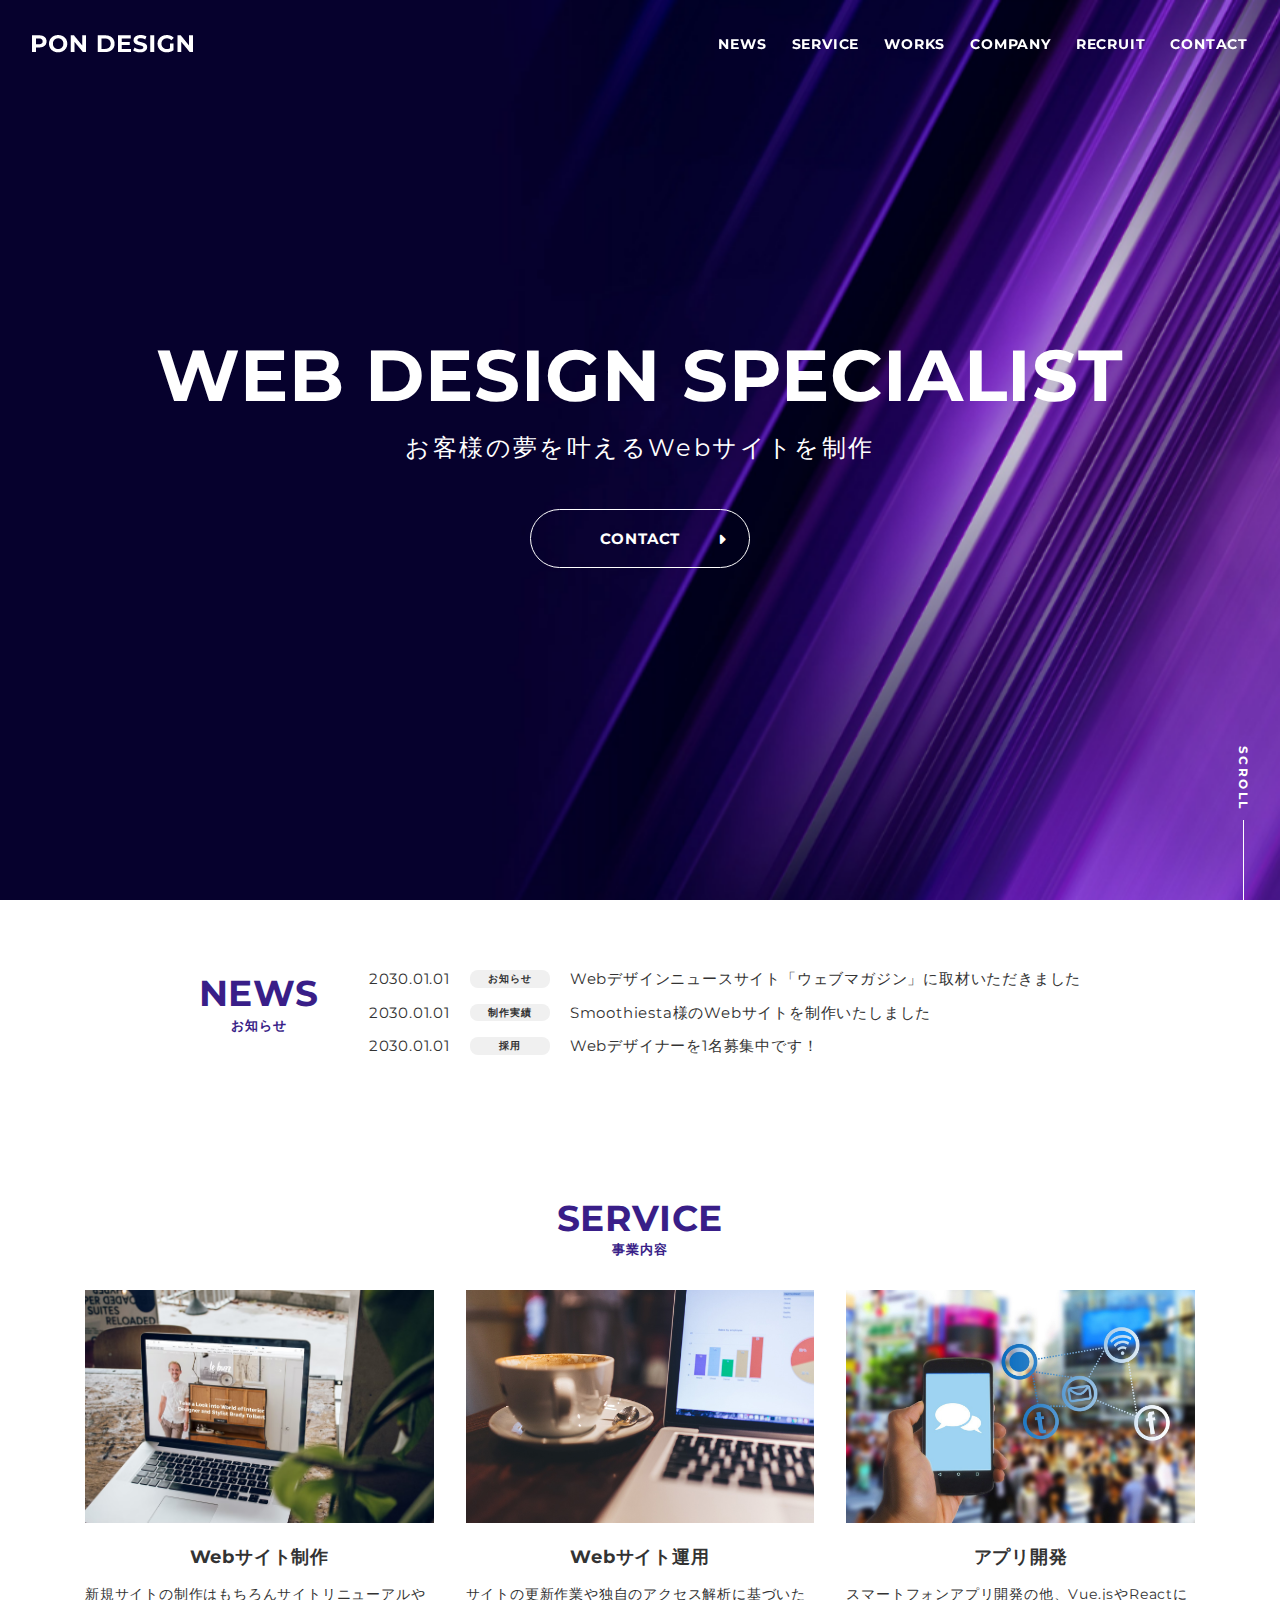
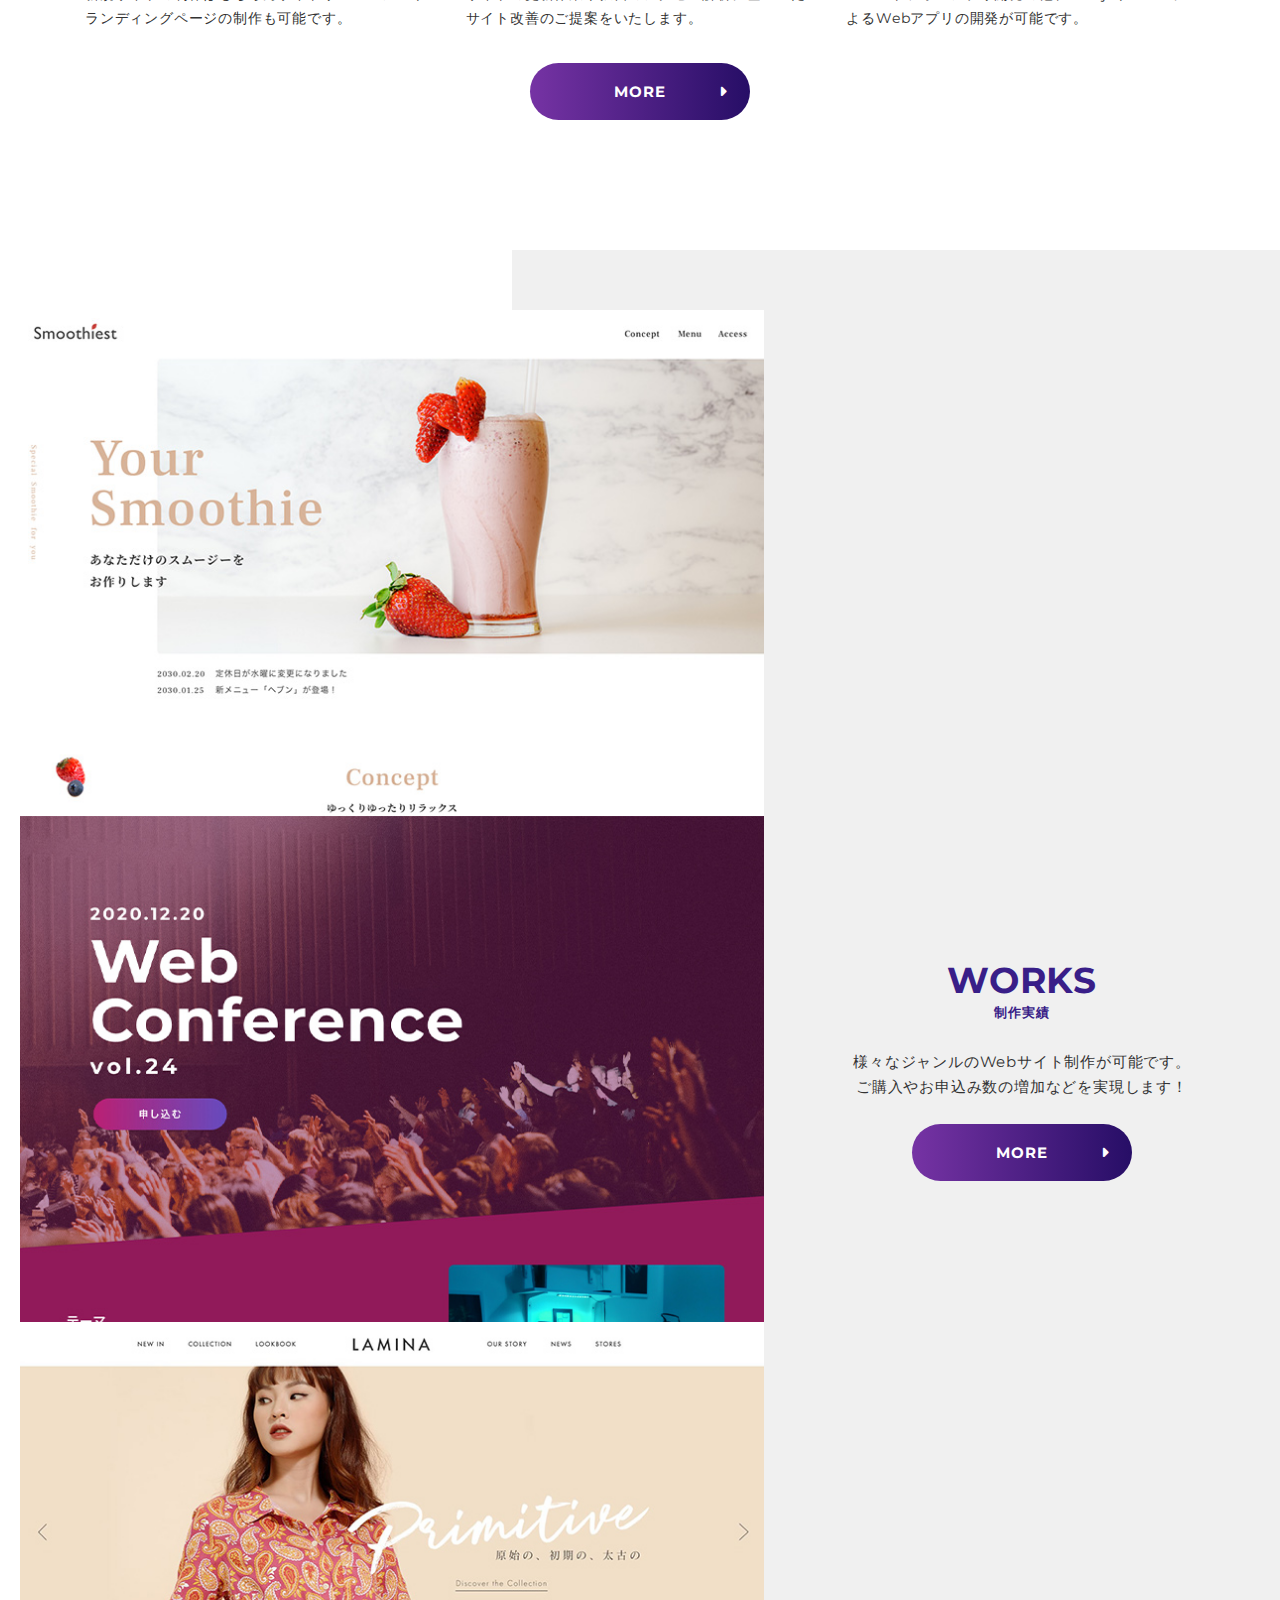
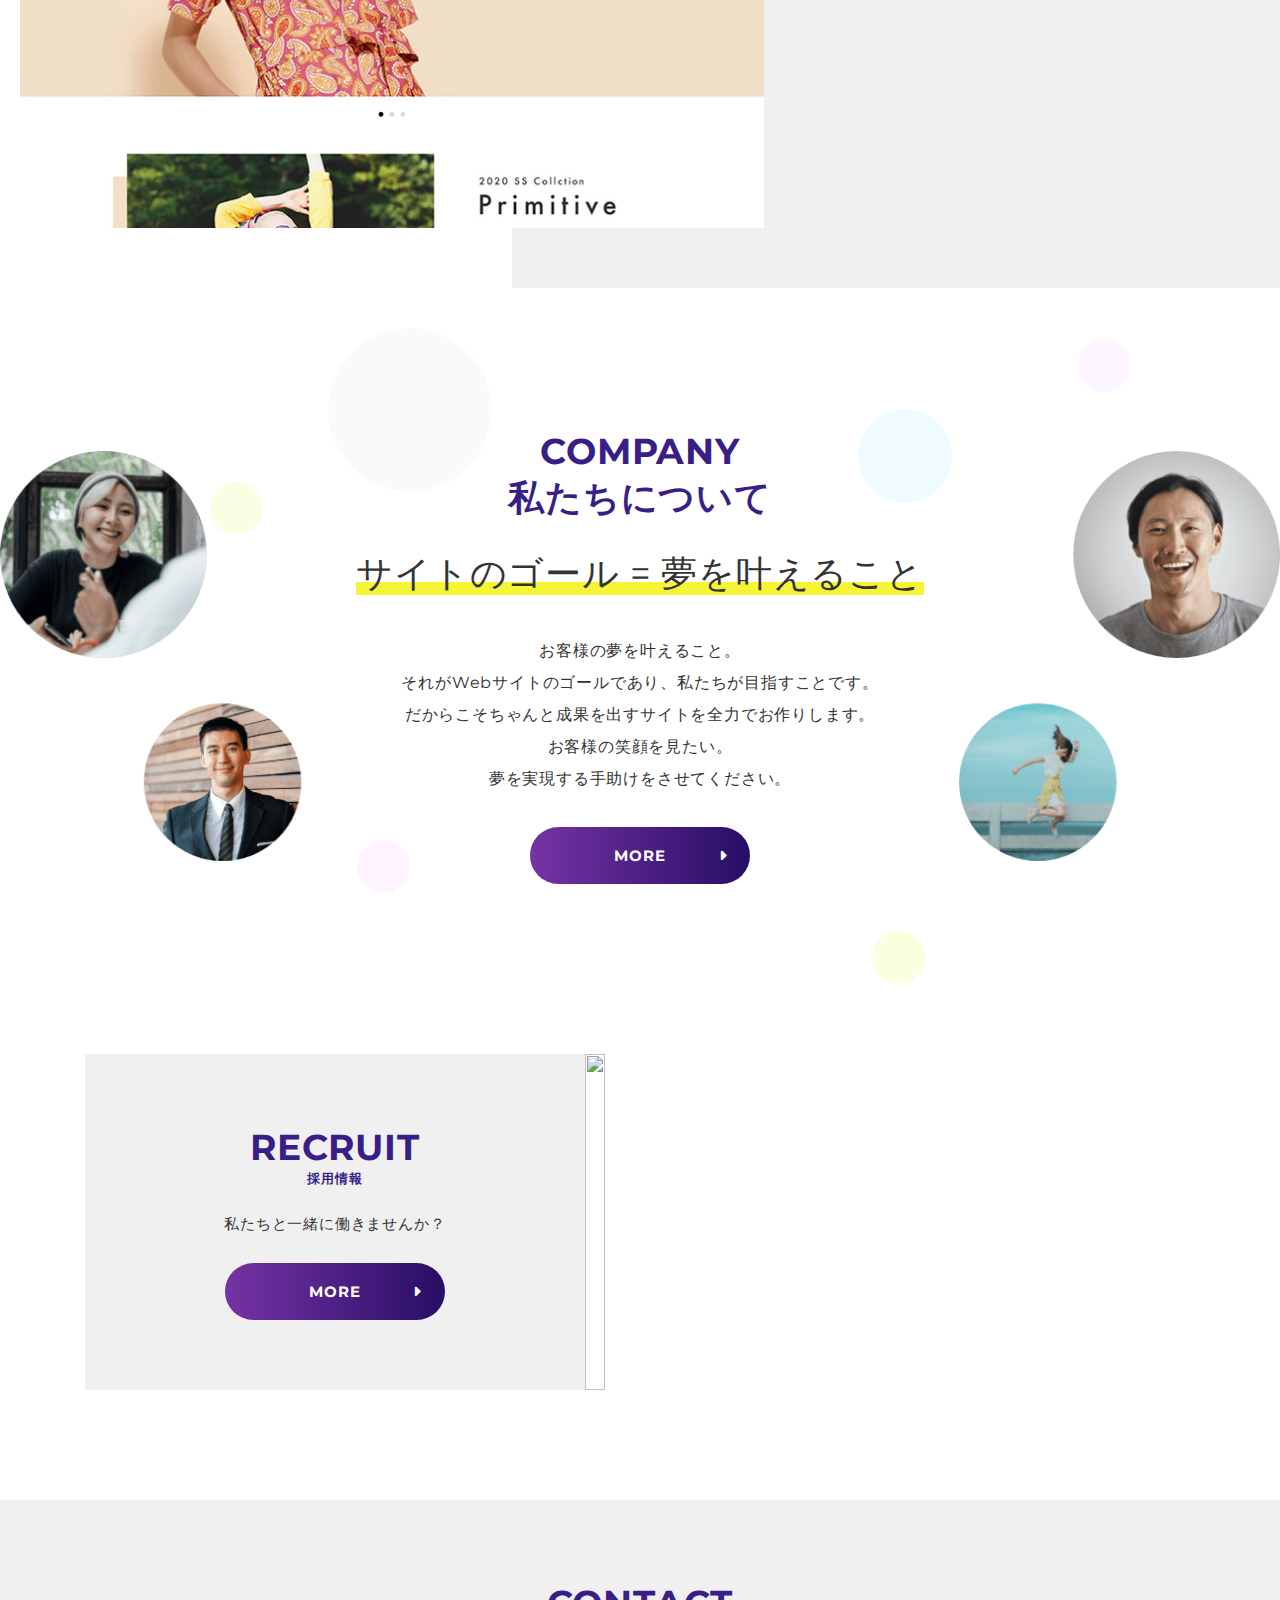
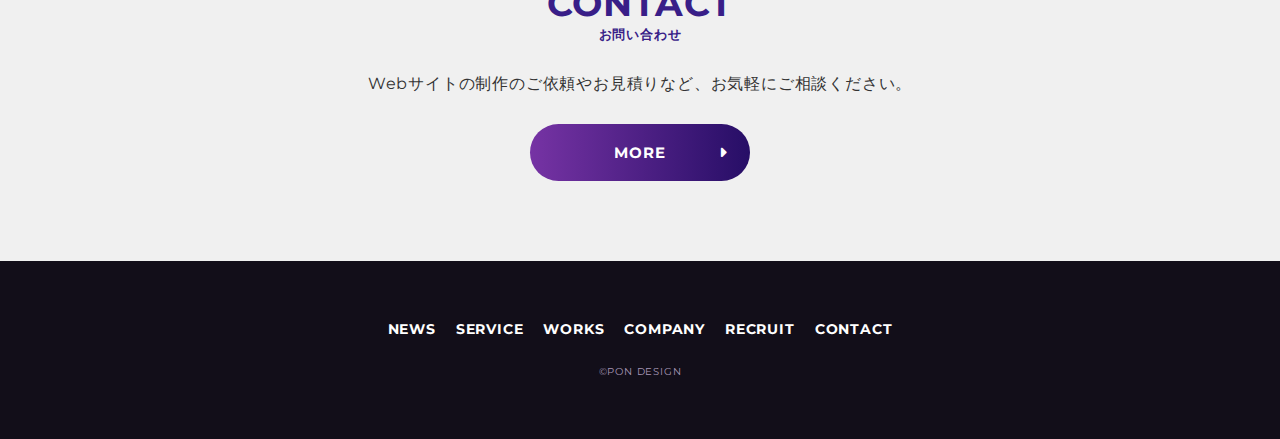
==== commit 127cb076: "companyセクションのレスポンシブ" ====
--- a/index.html
+++ b/index.html
@@ -31,13 +31,18 @@
             <li><a class="p-header-nav__link" href="#">CONTACT</a></li>
         </ul>
     </nav>
+    <div class="c-btn__menu">
+        <span></span>
+        <span></span>
+        <span></span>
+    </div>
 </header>
 <main class="l-contents">
     <div class="p-hero">
         <div class="p-hero__inner">
             <div class="p-hero__heading">
                 <h1 class="p-hero__title">WEB DESIGN SPECIALIST</h1>
-                <p class="p-hero__subtitle">お客様の夢を叶えるWebサイトを制作</p>
+                <p class="p-hero__subtitle">お客様の夢を叶える<br class="u-sp-only">Webサイトを制作</p>
             </div>
             <div class="p-hero__link">
                 <a class="c-btn c-btn--transparent" href="#">CONTACT</a>
@@ -47,23 +52,29 @@
     </div>
     <section class="p-news l-section">
         <div class="p-heading">
-            <h2 class="c-heading__primary">NEWS<span class="c-heading__sub c-heading__sub--left">お知らせ</span>
+            <h2 class="c-heading__primary">NEWS<span class="c-heading__sub u-heading--left-pc">お知らせ</span>
             </h2>
         </div>
         <ul class="p-news-list">
             <li>
-                <time datetime="2030-01-01">2030.01.01</time>
-                <p class="p-news-list__category">お知らせ</p>
+                <div class="p-news-list__heading">
+                    <time datetime="2030-01-01">2030.01.01</time>
+                    <p class="p-news-list__category">お知らせ</p>
+                </div>
                 <a class="p-news-list__text" href="#">Webデザインニュースサイト「ウェブマガジン」に取材いただきました</a>
             </li>
             <li>
-                <time datetime="2030-01-01">2030.01.01</time>
-                <p class="p-news-list__category">制作実績</p>
+                <div class="p-news-list__heading">
+                    <time datetime="2030-01-01">2030.01.01</time>
+                    <p class="p-news-list__category">制作実績</p>
+                </div>
                 <a class="p-news-list__text" href="#">Smoothiesta様のWebサイトを制作いたしました</a>
             </li>
             <li>
-                <time datetime="2030-01-01">2030.01.01</time>
-                <p class="p-news-list__category">採用</p>
+                <div class="p-news-list__heading">
+                    <time datetime="2030-01-01">2030.01.01</time>
+                    <p class="p-news-list__category">採用</p>
+                </div>
                 <a class="p-news-list__text" href="#">Webデザイナーを1名募集中です！</a>
             </li>
         </ul>
@@ -138,18 +149,20 @@
         <div class="p-company-inner l-inner">
             <div class="p-company__heading">
                 <div class="c-heading__primary">COMPANY
-                    <span class="c-heading__sub">私たちについて</span>
+                    <br class="u-heading__sub">私たちについて
                 </div>
             </div>
             <div class="p-company__body">
                 <div class="p-message">
                     <div class="p-message__heading">
-                        <span class="p-message__underline">サイトのゴール = 夢を叶えること</span>
+                        <span class="p-message__underline"> サイトのゴール = 
+                        <br class="u-sp-only">
+                        夢を叶えること</span>
                     </div>
                     <div class="p-message__text">
                         お客様の夢を叶えること。</br>
-                        それがWebサイトのゴールであり、私たちが目指すことです。</br>
-                        だからこそちゃんと成果を出すサイトを全力でお作りします。</br>
+                        それがWebサイトのゴールであり、<br class="u-sp-only">私たちが目指すことです。</br>
+                        だからこそちゃんと成果を出すサイトを<br class="u-sp-only">全力でお作りします。</br>
                         お客様の笑顔を見たい。</br>
                         夢を実現する手助けをさせてください。
                     </div>
@@ -158,7 +171,6 @@
             <div class="p-company__link">
                 <a class="c-btn" href="">MORE</a>
             </div>
-
         </div>
     </section>
     <section class="p-recruit l-section">
--- a/css/main.css
+++ b/css/main.css
@@ -1 +1 @@
-body{font-family:"Montserrat",Arial,"Hiragino Kaku Gothic ProN","Hiragino Sans",Meiryo,sans-serif;letter-spacing:.05em}img{width:100%}@-webkit-keyframes scrollDownLine{0%{-webkit-transform:scale(1, 0);transform:scale(1, 0);-webkit-transform-origin:0 0;transform-origin:0 0}50%{-webkit-transform:scale(1, 1);transform:scale(1, 1);-webkit-transform-origin:0 0;transform-origin:0 0}50.1%{-webkit-transform:scale(1, 1);transform:scale(1, 1);-webkit-transform-origin:0 100%;transform-origin:0 100%}100%{-webkit-transform:scale(1, 0);transform:scale(1, 0);-webkit-transform-origin:0 100%;transform-origin:0 100%}}@keyframes scrollDownLine{0%{-webkit-transform:scale(1, 0);transform:scale(1, 0);-webkit-transform-origin:0 0;transform-origin:0 0}50%{-webkit-transform:scale(1, 1);transform:scale(1, 1);-webkit-transform-origin:0 0;transform-origin:0 0}50.1%{-webkit-transform:scale(1, 1);transform:scale(1, 1);-webkit-transform-origin:0 100%;transform-origin:0 100%}100%{-webkit-transform:scale(1, 0);transform:scale(1, 0);-webkit-transform-origin:0 100%;transform-origin:0 100%}}.l-header{display:-webkit-box;display:-ms-flexbox;display:flex;-webkit-box-pack:justify;-ms-flex-pack:justify;justify-content:space-between;position:fixed;top:0;width:100%;height:88px;padding:0 32px;color:#fff;-webkit-box-align:center;-ms-flex-align:center;align-items:center;background-color:none;-webkit-transition:all .3s;transition:all .3s;z-index:10}.l-header.change-color{background-color:#21054d;height:64px}.l-section{padding:70px 0}.l-inner{max-width:1140px;padding:0 15px;margin:0 auto}.l-footer{background-color:#120e19;color:#fff;padding:60px 0;text-align:center}.c-btn{display:inline-block;position:relative;width:220px;font-size:15px;font-weight:bold;color:#fff;text-align:center;line-height:1.4;padding:18px 0;border-radius:50px;background-image:-webkit-gradient(linear, left top, right top, from(#7633a4), color-stop(51%, #250d65), to(#7633a4));background-image:linear-gradient(to right, #7633a4 0%, #250d65 51%, #7633a4 100%);-webkit-transition:all .3s;transition:all .3s;background-size:200% auto}.c-btn::after{position:absolute;top:50%;right:1.5em;font-family:"Font Awesome 6 Free";font-weight:900;content:"";-webkit-transition:all .3s;transition:all .3s;-webkit-transform:translateY(-50%);transform:translateY(-50%)}.c-btn:hover{background-position:right center}.c-btn:hover::after{right:1.2em}.c-btn--transparent{background:none;border:1px solid #fff}.c-btn--transparent:hover{opacity:.8}.c-heading__primary{font-size:36px;font-weight:bold;color:#391e88;line-height:1.3;text-align:center}.c-heading__sub{display:block;font-size:13px;color:#391e88}.c-heading__sub--left{text-align:left}.c-copywrite__link{margin-top:24px}.c-copywrite{color:#a798b7;font-size:10px;-webkit-transition:opacity .3s;transition:opacity .3s}.c-copywrite:hover{opacity:.8}.p-header-nav__list{font-size:14px;font-weight:bold;display:-webkit-box;display:-ms-flexbox;display:flex;-webkit-box-pack:justify;-ms-flex-pack:justify;justify-content:space-between;-webkit-transition:border .3s;transition:border .3s}.p-header-nav__list li+li{margin-left:25px}.p-header-nav__link{position:relative;z-index:1}.p-header-nav__link::after{content:"";position:absolute;left:0;bottom:-6px;width:0%;height:2px;background-color:#fff;z-index:-1;-webkit-transition:all .3s;transition:all .3s;border-radius:1px}.p-header-nav__link:hover::after{width:100%}.p-hero{height:100vh;background-image:url("../img/mainvisual.png");display:-webkit-box;display:-ms-flexbox;display:flex;-webkit-box-align:center;-ms-flex-align:center;align-items:center;-webkit-box-pack:center;-ms-flex-pack:center;justify-content:center;background-repeat:no-repeat;background-size:cover;background-position:center center}.p-hero__inner{color:#fff;text-align:center}.p-hero__title{font-size:72px;font-weight:bold;line-height:1.2}.p-hero__subtitle{font-size:24px;letter-spacing:.1em;margin-top:16px}.p-hero__link{margin-top:48px}.p-hero__scroll{color:#fff;font-size:12px;position:absolute;padding:10px 10px 90px;right:20px;bottom:0;z-index:0;font-weight:bold;letter-spacing:.2em;writing-mode:vertical-rl;-webkit-writing-mode:vertical-rl;-ms-writing-mode:vertical-rl}.p-hero__scroll::after{position:absolute;bottom:0;width:1px;height:80px;left:50%;background:#fff;content:"";-webkit-animation:scrollDownLine 1.5s infinite;animation:scrollDownLine 1.5s infinite}.p-news{display:-webkit-box;display:-ms-flexbox;display:flex;-webkit-box-pack:center;-ms-flex-pack:center;justify-content:center}.p-news-list{margin-left:50px;font-size:15px;color:#333}.p-news-list li{display:-webkit-box;display:-ms-flexbox;display:flex;-webkit-box-align:center;-ms-flex-align:center;align-items:center}.p-news-list li+li{margin-top:16px}.p-news-list__category,.p-news-list__text{margin-left:20px}.p-news-list__category{width:80px;font-size:10px;padding:3px 0;display:inline-block;background-color:#f0f0f0;font-weight:bold;text-align:center;border-radius:8px}.p-news-list__text:hover{text-decoration:underline;-webkit-text-decoration-color:#333;text-decoration-color:#333;text-decoration-thickness:.5px}.p-service__heading{margin-bottom:32px}.p-service__body{margin-bottom:32px}.p-service__link{text-align:center}.p-service-card-wrap{display:grid;grid-template-columns:repeat(3, 1fr);gap:32px}.p-service-card{color:#333}.p-service-card__img{aspect-ratio:3/2}.p-service-card__img img{height:100%;-o-object-fit:cover;object-fit:cover}.p-service-card__title{text-align:center;font-size:18px;font-weight:bold;margin-top:24px}.p-service-card__text{margin-top:16px;text-align:left;font-size:15px;line-height:1.7}.p-works-inner{max-width:1300px;background-image:-webkit-gradient(linear, left top, right top, color-stop(40%, #fff), color-stop(40%, #f0f0f0));background-image:linear-gradient(to right, #fff 40%, #f0f0f0 40%);display:-webkit-box;display:-ms-flexbox;display:flex;padding:60px 20px;-webkit-box-align:center;-ms-flex-align:center;align-items:center}.p-works__slider-wrap{width:60%;margin-right:20px}.p-works{padding:60px 0 40px 0}.p-works__desc{-webkit-box-flex:1;-ms-flex:1;flex:1;text-align:center}.p-works__body{margin-top:28px}.p-works__text{color:#333;font-size:15px;line-height:1.7}.p-works__link{margin-top:24px}.p-company{padding:0;text-align:center}.p-company-inner{padding:100px 0;max-width:1300px;margin:0 auto;background-image:url("../img/bg-circle.png"),url("../img/bg-face.png");background-position:center center,center center;background-repeat:no-repeat;background-size:contain}.p-company__body,.p-company__link{margin-top:32px}.p-message{text-align:center;color:#333}.p-message__heading{font-size:40px}.p-message__underline{padding:0 35px;background:-webkit-gradient(linear, left top, left bottom, color-stop(70%, transparent), color-stop(0%, #f5f534));background:linear-gradient(transparent 70%, #f5f534 0%)}.p-message__text{margin-top:40px;line-height:2}.p-recruit__flex-wrap{display:-webkit-box;display:-ms-flexbox;display:flex}.p-recruit__desc{padding:70px 0;width:45%;text-align:center;background-color:#f0f0f0}.p-recruit__body{margin-top:28px;font-size:15px;color:#333}.p-recruit__img img{height:100%;-o-object-fit:cover;object-fit:cover}.p-recruit__link{margin-top:30px}.p-contact{margin-top:40px;padding:0;background-color:#f0f0f0;text-align:center}.p-contact-inner{padding:80px 0}.p-contact__body{margin-top:32px;color:#333}.p-contact__link{margin-top:30px}.p-footer-nav__list{display:-webkit-box;display:-ms-flexbox;display:flex;-webkit-box-pack:center;-ms-flex-pack:center;justify-content:center;font-size:14px;font-weight:bold;margin:0 auto}.p-footer-nav li+li{margin-left:20px}.p-footer-nav__link{-webkit-transition:opacity .3s;transition:opacity .3s}.p-footer-nav__link:hover{opacity:.8}.slick-dots{text-align:right}.slick-dots li{margin:0 3px}.slick-dots li.slick-active button:before{opacity:.75;color:#391e88}.slick-prev{left:20px;z-index:20}.slick-prev::before{font-family:"Font Awesome 6 Free";font-weight:900;content:"";font-size:28px;color:#391e88}.slick-next{right:20px;z-index:20}.slick-next::before{font-family:"Font Awesome 6 Free";font-weight:900;content:"";font-size:28px;color:#391e88}.slider{visibility:hidden}.slider.slick-initialized{visibility:visible}/*# sourceMappingURL=main.css.map */+body{font-family:"Montserrat",Arial,"Hiragino Kaku Gothic ProN","Hiragino Sans",Meiryo,sans-serif;letter-spacing:.05em}img{width:100%}@-webkit-keyframes scrollDownLine{0%{-webkit-transform:scale(1, 0);transform:scale(1, 0);-webkit-transform-origin:0 0;transform-origin:0 0}50%{-webkit-transform:scale(1, 1);transform:scale(1, 1);-webkit-transform-origin:0 0;transform-origin:0 0}50.1%{-webkit-transform:scale(1, 1);transform:scale(1, 1);-webkit-transform-origin:0 100%;transform-origin:0 100%}100%{-webkit-transform:scale(1, 0);transform:scale(1, 0);-webkit-transform-origin:0 100%;transform-origin:0 100%}}@keyframes scrollDownLine{0%{-webkit-transform:scale(1, 0);transform:scale(1, 0);-webkit-transform-origin:0 0;transform-origin:0 0}50%{-webkit-transform:scale(1, 1);transform:scale(1, 1);-webkit-transform-origin:0 0;transform-origin:0 0}50.1%{-webkit-transform:scale(1, 1);transform:scale(1, 1);-webkit-transform-origin:0 100%;transform-origin:0 100%}100%{-webkit-transform:scale(1, 0);transform:scale(1, 0);-webkit-transform-origin:0 100%;transform-origin:0 100%}}.l-header{display:-webkit-box;display:-ms-flexbox;display:flex;-webkit-box-pack:justify;-ms-flex-pack:justify;justify-content:space-between;position:fixed;top:0;width:100%;height:88px;padding:0 32px;color:#fff;-webkit-box-align:center;-ms-flex-align:center;align-items:center;background-color:none;-webkit-transition:all .3s;transition:all .3s;z-index:10}.l-header.change-color{background-color:#21054d;height:64px}.l-section{padding:70px 0}@media(max-width: 768px){.l-section{padding:40px 0}}.l-inner{max-width:1140px;padding:0 15px;margin:0 auto}@media(max-width: 768px){.l-inner{min-width:375px;padding:0 20px}}.l-footer{background-color:#120e19;color:#fff;padding:60px 0;text-align:center}.c-btn{display:inline-block;position:relative;width:220px;font-size:15px;font-weight:bold;color:#fff;text-align:center;line-height:1.4;padding:18px 0;border-radius:50px;background-image:-webkit-gradient(linear, left top, right top, from(#7633a4), color-stop(51%, #250d65), to(#7633a4));background-image:linear-gradient(to right, #7633a4 0%, #250d65 51%, #7633a4 100%);-webkit-transition:all .3s;transition:all .3s;background-size:200% auto}.c-btn::after{position:absolute;top:50%;right:1.5em;font-family:"Font Awesome 6 Free";font-weight:900;content:"";-webkit-transition:all .3s;transition:all .3s;-webkit-transform:translateY(-50%);transform:translateY(-50%)}.c-btn:hover{background-position:right center}.c-btn:hover::after{right:1.2em}.c-btn--transparent{background:none;border:1px solid #fff}.c-btn--transparent:hover{opacity:.8}.c-btn__menu{display:none;width:44px;height:44px;position:relative;background:none;cursor:pointer}@media(max-width: 768px){.c-btn__menu{display:block}}.c-btn__menu span{display:inline-block;-webkit-transition:all .4s;transition:all .4s;position:absolute;left:14px;height:2px;border-radius:4px;background:#fff;width:45%}.c-btn__menu span:nth-of-type(1){top:12px}.c-btn__menu span:nth-of-type(2){top:21px}.c-btn__menu span:nth-of-type(3){top:30px}.c-btn__menu.is-active span:nth-of-type(1){top:14px;left:18px;-webkit-transform:translateY(6px) rotate(-45deg);transform:translateY(6px) rotate(-45deg);width:50%}.c-btn__menu.is-active span:nth-of-type(2){display:none}.c-btn__menu.is-active span:nth-of-type(3){top:26px;left:18px;-webkit-transform:translateY(-6px) rotate(45deg);transform:translateY(-6px) rotate(45deg);width:50%}.c-heading__primary{font-size:36px;font-weight:bold;color:#391e88;line-height:1.3;text-align:center}.c-heading__sub{display:block;font-size:13px;color:#391e88}.c-heading__sub--left{text-align:left}.c-copywrite__link{margin-top:24px}.c-copywrite{color:#a798b7;font-size:10px;-webkit-transition:opacity .3s;transition:opacity .3s}.c-copywrite:hover{opacity:.8}.p-header-nav__list{font-weight:bold;display:-webkit-box;display:-ms-flexbox;display:flex;-webkit-box-pack:justify;-ms-flex-pack:justify;justify-content:space-between;-webkit-transition:border .3s;transition:border .3s}.p-header-nav__list li+li{margin-left:25px}@media(max-width: 768px){.p-header-nav__list{-webkit-box-orient:vertical;-webkit-box-direction:normal;-ms-flex-direction:column;flex-direction:column;text-align:center;width:100%}.p-header-nav__list li+li{margin:20px 0 0px 0}}.p-header-nav__link{font-size:14px;position:relative;z-index:1}@media(max-width: 768px){.p-header-nav__link{font-size:16px}}.p-header-nav__link::after{content:"";position:absolute;left:0;bottom:-6px;width:0%;height:2px;background-color:#fff;z-index:-1;-webkit-transition:all .3s;transition:all .3s;border-radius:1px}.p-header-nav__link:hover::after{width:100%}@media(max-width: 768px){.p-header-nav__link:hover::after{width:0}}@media(max-width: 768px){.p-header-nav{visibility:hidden;opacity:0;position:fixed;top:0;left:0;bottom:0;right:0;display:-webkit-box;display:-ms-flexbox;display:flex;-webkit-box-align:center;-ms-flex-align:center;align-items:center;-webkit-box-pack:center;-ms-flex-pack:center;justify-content:center;background-image:linear-gradient(135deg, #7633a4, #250d65);-webkit-transition:opacity .2s;transition:opacity .2s}.p-header-nav.is-show{visibility:visible;opacity:1}}.p-hero{height:100vh;background-image:url("../img/mainvisual.png");display:-webkit-box;display:-ms-flexbox;display:flex;-webkit-box-align:center;-ms-flex-align:center;align-items:center;-webkit-box-pack:center;-ms-flex-pack:center;justify-content:center;background-repeat:no-repeat;background-size:cover;background-position:center center}.p-hero__inner{color:#fff;text-align:center}@media(max-width: 768px){.p-hero__inner{padding:0 32px;text-align:left}}.p-hero__title{font-size:72px;font-weight:bold;line-height:1.2}@media(max-width: 768px){.p-hero__title{font-size:40px}}.p-hero__subtitle{font-size:24px;letter-spacing:.1em;margin-top:16px}@media(max-width: 768px){.p-hero__subtitle{font-size:16px}}.p-hero__link{margin-top:48px}@media(max-width: 768px){.p-hero__link{margin-top:24px}}.p-hero__scroll{color:#fff;font-size:12px;position:absolute;padding:10px 10px 90px;right:20px;bottom:0;z-index:0;font-weight:bold;letter-spacing:.2em;writing-mode:vertical-rl;-webkit-writing-mode:vertical-rl;-ms-writing-mode:vertical-rl}.p-hero__scroll::after{position:absolute;bottom:0;width:1px;height:80px;left:50%;background:#fff;content:"";-webkit-animation:scrollDownLine 1.5s infinite;animation:scrollDownLine 1.5s infinite}.p-news{display:-webkit-box;display:-ms-flexbox;display:flex;-webkit-box-pack:center;-ms-flex-pack:center;justify-content:center}@media(max-width: 768px){.p-news{-webkit-box-orient:vertical;-webkit-box-direction:normal;-ms-flex-direction:column;flex-direction:column}}.p-news-list{margin-left:50px;font-size:15px;color:#333}@media(max-width: 768px){.p-news-list{margin:0 auto;margin-top:32px;max-width:500px;padding:0 20px}}.p-news-list li{display:-webkit-box;display:-ms-flexbox;display:flex;-webkit-box-align:center;-ms-flex-align:center;align-items:center}@media(max-width: 768px){.p-news-list li{display:block}}.p-news-list li+li{margin-top:16px}@media(max-width: 768px){.p-news-list li+li{margin-top:36px}}.p-news-list__heading{display:-webkit-box;display:-ms-flexbox;display:flex}.p-news-list__category{margin-left:20px;width:80px;font-size:10px;padding:3px 0;display:inline-block;background-color:#f0f0f0;font-weight:bold;text-align:center;border-radius:8px}.p-news-list__text{display:inline-block;margin-left:20px}@media(max-width: 768px){.p-news-list__text{margin-left:0;margin-top:10px}}.p-news-list__text:hover{text-decoration:underline;-webkit-text-decoration-color:#333;text-decoration-color:#333;text-decoration-thickness:.5px}.p-service__heading{margin-bottom:32px}.p-service__body{margin-bottom:32px}.p-service__link{text-align:center}.p-service-card-wrap{display:grid;grid-template-columns:repeat(3, 1fr);gap:32px}@media(max-width: 768px){.p-service-card-wrap{display:block}}.p-service-card{color:#333}@media(max-width: 768px){.p-service-card:not(:nth-child(1)){margin-top:40px}}.p-service-card__img{aspect-ratio:3/2}.p-service-card__img img{height:100%;-o-object-fit:cover;object-fit:cover}.p-service-card__title{text-align:center;font-size:18px;font-weight:bold;margin-top:24px}.p-service-card__text{margin-top:16px;text-align:left;font-size:14px;line-height:1.7}.p-works-inner{max-width:1300px;background-image:-webkit-gradient(linear, left top, right top, color-stop(40%, #fff), color-stop(40%, #f0f0f0));background-image:linear-gradient(to right, #fff 40%, #f0f0f0 40%);display:-webkit-box;display:-ms-flexbox;display:flex;padding:60px 20px;-webkit-box-align:center;-ms-flex-align:center;align-items:center}@media(max-width: 768px){.p-works-inner{display:block;padding:0 20px 60px;background-image:-webkit-gradient(linear, left top, left bottom, color-stop(30%, #fff), color-stop(30%, #f0f0f0));background-image:linear-gradient(to bottom, #fff 30%, #f0f0f0 30%)}}.p-works__slider-wrap{width:60%;margin-right:20px}@media(max-width: 768px){.p-works__slider-wrap{width:100%;margin-right:0}}.p-works{padding:60px 0 40px 0}@media(max-width: 768px){.p-works{padding:0}}.p-works__desc{-webkit-box-flex:1;-ms-flex:1;flex:1;text-align:center}@media(max-width: 768px){.p-works__desc{margin-top:40px}}.p-works__body{margin-top:28px}.p-works__text{color:#333;font-size:15px;line-height:1.7}.p-works__link{margin-top:24px}.p-company{padding:0;text-align:center}.p-company-inner{padding:100px 0;max-width:1300px;margin:0 auto;background-image:url("../img/bg-circle.png"),url("../img/bg-face.png");background-position:center center,center center;background-repeat:no-repeat;background-size:contain}@media(max-width: 768px){.p-company-inner{background-image:url("../img/bg-circle.png")}}.p-company__body,.p-company__link{margin-top:32px}.p-message{text-align:center;color:#333}.p-message__heading{font-size:36px}@media(max-width: 768px){.p-message__heading{font-size:32px;line-height:1.5}}.p-message__underline{padding:0;background:-webkit-gradient(linear, left top, left bottom, color-stop(70%, transparent), color-stop(0%, #f5f534));background:linear-gradient(transparent 70%, #f5f534 0%);margin:0}.p-message__text{margin-top:40px;line-height:2}.p-recruit__flex-wrap{display:-webkit-box;display:-ms-flexbox;display:flex}.p-recruit__desc{padding:70px 0;width:45%;text-align:center;background-color:#f0f0f0}.p-recruit__body{margin-top:28px;font-size:15px;color:#333}.p-recruit__img img{height:100%;-o-object-fit:cover;object-fit:cover}.p-recruit__link{margin-top:30px}.p-contact{margin-top:40px;padding:0;background-color:#f0f0f0;text-align:center}.p-contact-inner{padding:80px 0}.p-contact__body{margin-top:32px;color:#333}.p-contact__link{margin-top:30px}.p-footer-nav__list{display:-webkit-box;display:-ms-flexbox;display:flex;-webkit-box-pack:center;-ms-flex-pack:center;justify-content:center;font-size:14px;font-weight:bold;margin:0 auto}.p-footer-nav li+li{margin-left:20px}.p-footer-nav__link{-webkit-transition:opacity .3s;transition:opacity .3s}.p-footer-nav__link:hover{opacity:.8}.slick-dots{text-align:right}.slick-dots li{margin:0 3px}.slick-dots li.slick-active button:before{opacity:.75;color:#391e88}.slick-prev{left:20px;z-index:20}.slick-prev::before{font-family:"Font Awesome 6 Free";font-weight:900;content:"";font-size:28px;color:#391e88}.slick-next{right:20px;z-index:20}.slick-next::before{font-family:"Font Awesome 6 Free";font-weight:900;content:"";font-size:28px;color:#391e88}.slider{visibility:hidden}.slider.slick-initialized{visibility:visible}.slick-dots li{margin:0}.u-sp-only{display:none}@media(max-width: 768px){.u-sp-only{display:block}}.u-heading--left-sp{text-align:left}@media(max-width: 768px){.u-heading--left-sp{text-align:center}}/*# sourceMappingURL=main.css.map */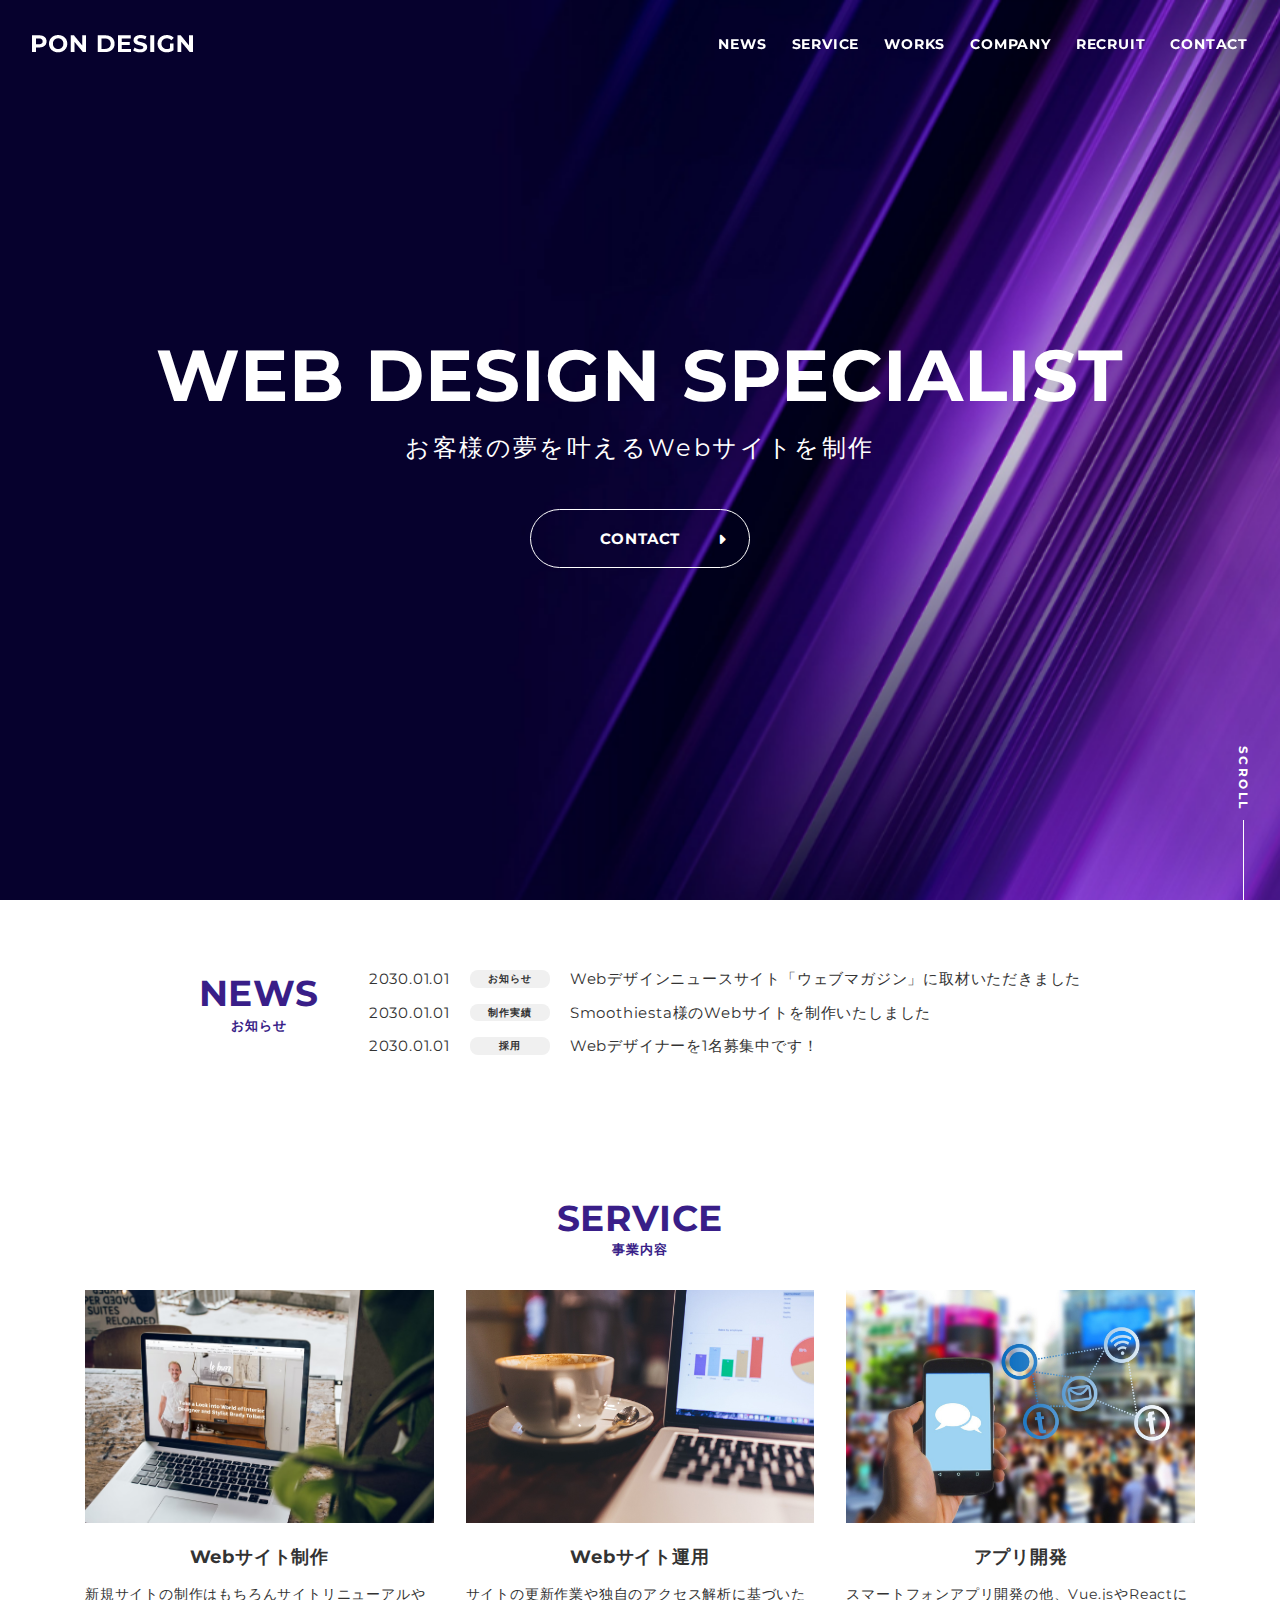
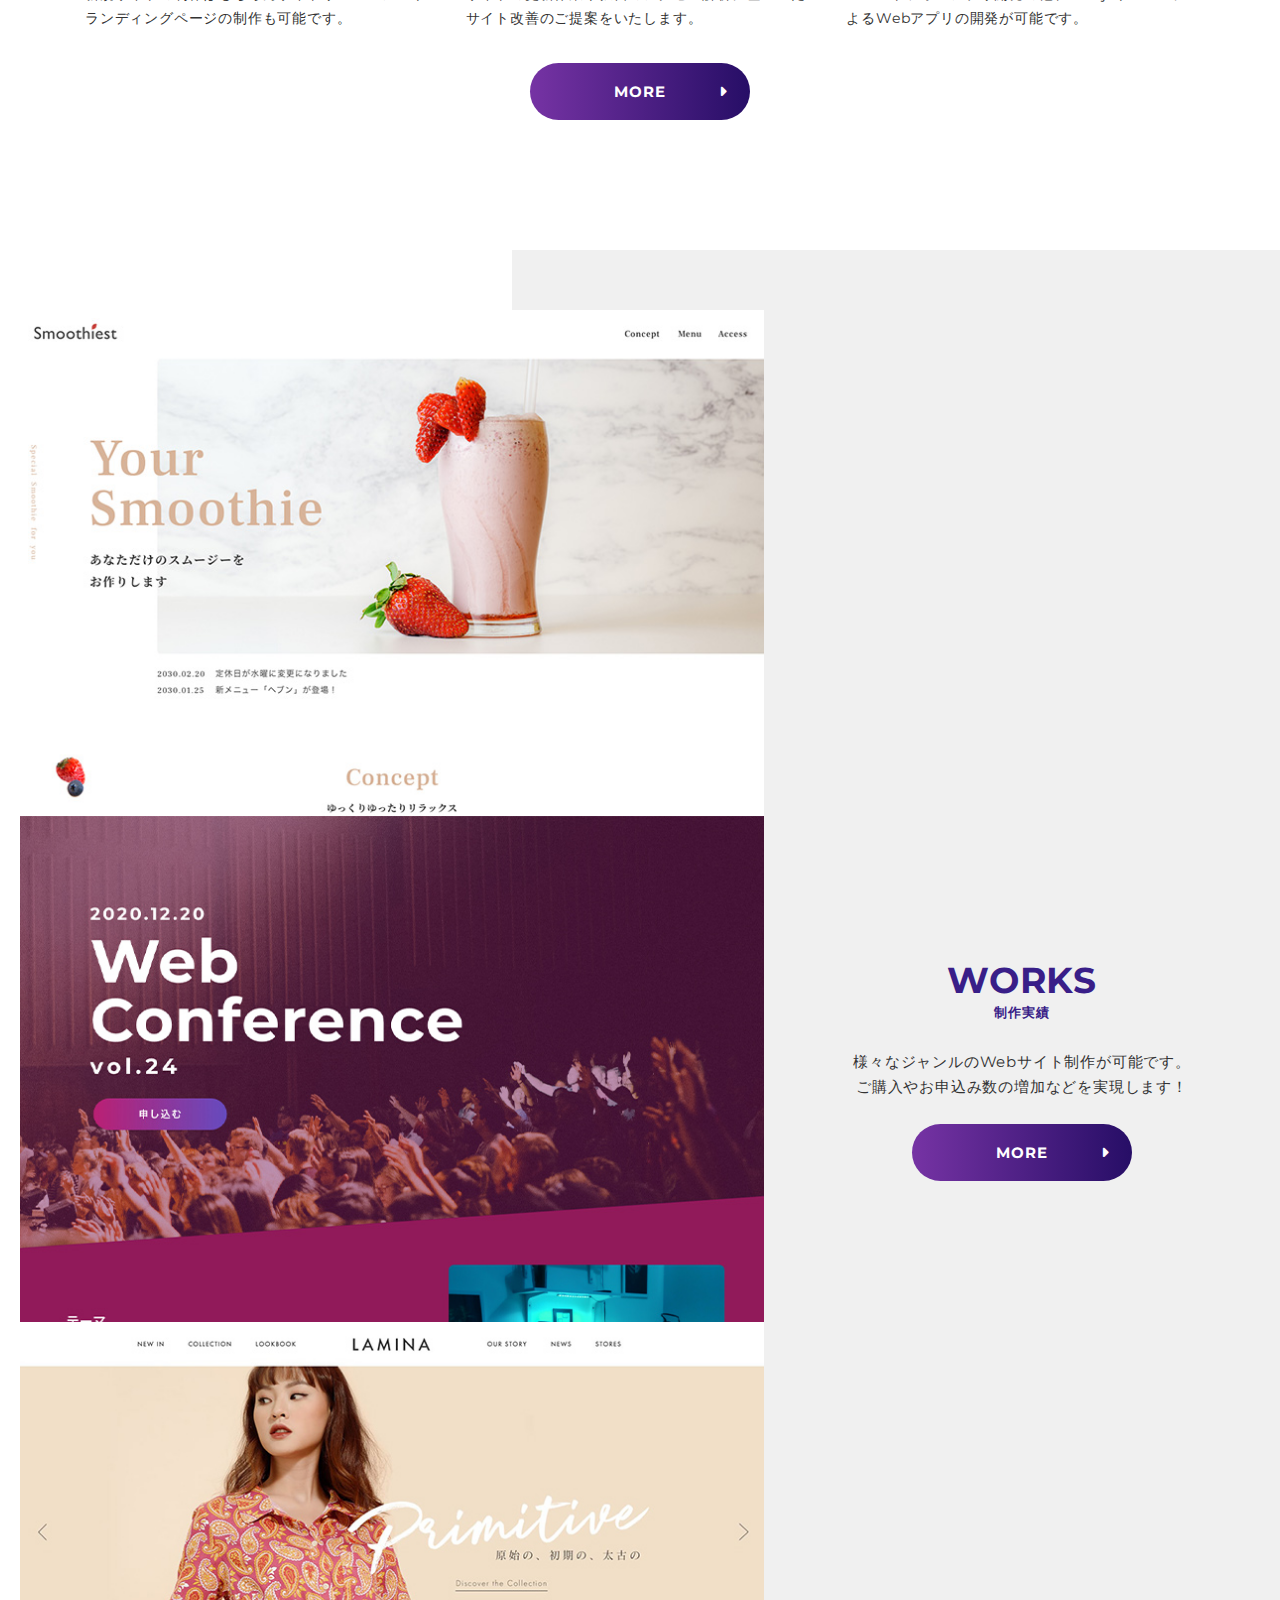
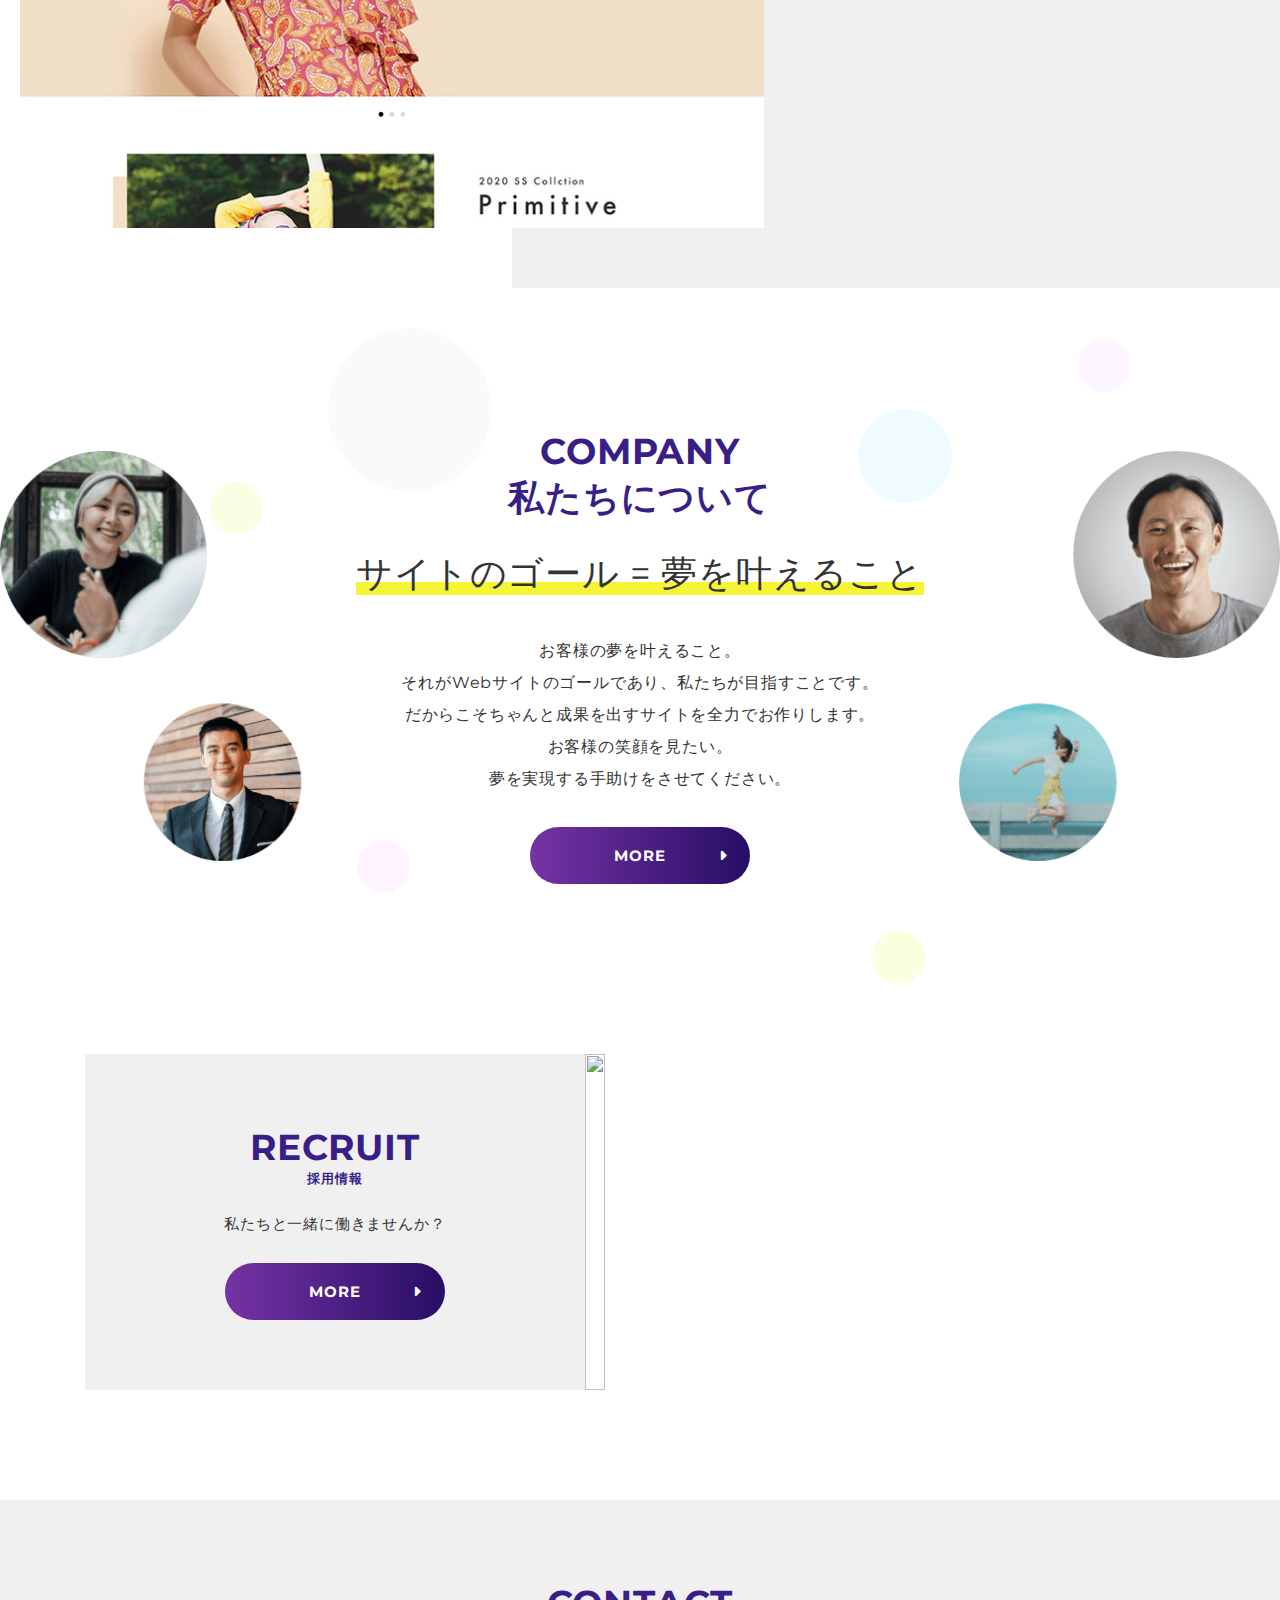
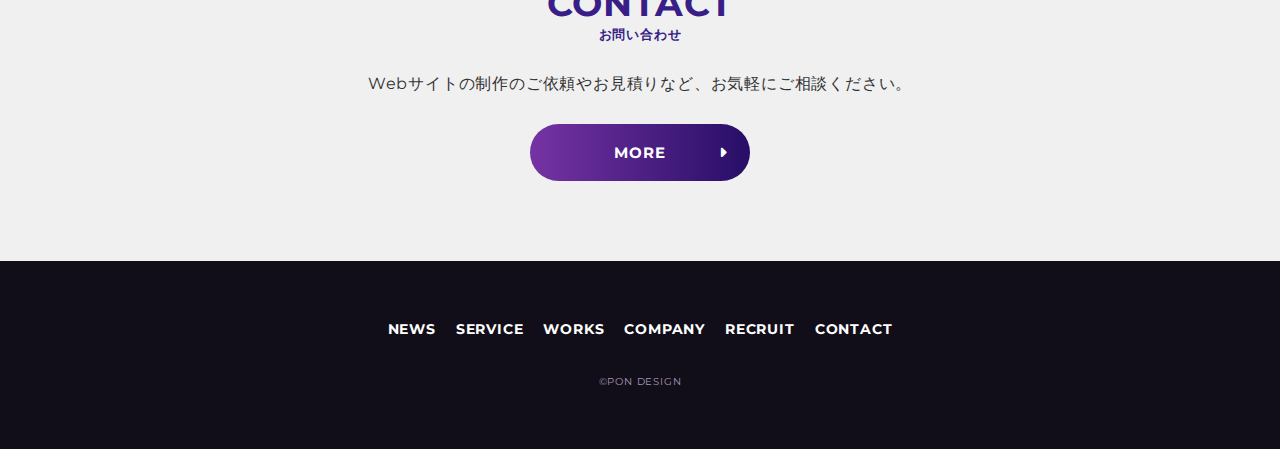
==== commit ef3af967: "フッターのレスポンシブ" ====
--- a/index.html
+++ b/index.html
@@ -203,7 +203,7 @@
                 </div>
             </div>
             <div class="p-contact__body">
-                <span class="p-contact__message">Webサイトの制作のご依頼やお見積りなど、お気軽にご相談ください。</span>
+                <span class="p-contact__message">Webサイトの制作のご依頼やお見積りなど、<br class="u-sp-only">お気軽にご相談ください。</span>
             </div>
             <div class="p-contact__link">
                 <a class="c-btn" href="">MORE</a>
@@ -212,7 +212,7 @@
     </section>
 </main>
 <footer class="l-footer">
-    <nav class="p-footer-nav">
+    <nav class="p-footer-nav l-inner">
         <ul class="p-footer-nav__list">
             <li><a class="p-footer-nav__link" href="#">NEWS</a></li>
             <li><a class="p-footer-nav__link" href="#">SERVICE</a></li>
--- a/css/main.css
+++ b/css/main.css
@@ -1 +1 @@
-body{font-family:"Montserrat",Arial,"Hiragino Kaku Gothic ProN","Hiragino Sans",Meiryo,sans-serif;letter-spacing:.05em}img{width:100%}@-webkit-keyframes scrollDownLine{0%{-webkit-transform:scale(1, 0);transform:scale(1, 0);-webkit-transform-origin:0 0;transform-origin:0 0}50%{-webkit-transform:scale(1, 1);transform:scale(1, 1);-webkit-transform-origin:0 0;transform-origin:0 0}50.1%{-webkit-transform:scale(1, 1);transform:scale(1, 1);-webkit-transform-origin:0 100%;transform-origin:0 100%}100%{-webkit-transform:scale(1, 0);transform:scale(1, 0);-webkit-transform-origin:0 100%;transform-origin:0 100%}}@keyframes scrollDownLine{0%{-webkit-transform:scale(1, 0);transform:scale(1, 0);-webkit-transform-origin:0 0;transform-origin:0 0}50%{-webkit-transform:scale(1, 1);transform:scale(1, 1);-webkit-transform-origin:0 0;transform-origin:0 0}50.1%{-webkit-transform:scale(1, 1);transform:scale(1, 1);-webkit-transform-origin:0 100%;transform-origin:0 100%}100%{-webkit-transform:scale(1, 0);transform:scale(1, 0);-webkit-transform-origin:0 100%;transform-origin:0 100%}}.l-header{display:-webkit-box;display:-ms-flexbox;display:flex;-webkit-box-pack:justify;-ms-flex-pack:justify;justify-content:space-between;position:fixed;top:0;width:100%;height:88px;padding:0 32px;color:#fff;-webkit-box-align:center;-ms-flex-align:center;align-items:center;background-color:none;-webkit-transition:all .3s;transition:all .3s;z-index:10}.l-header.change-color{background-color:#21054d;height:64px}.l-section{padding:70px 0}@media(max-width: 768px){.l-section{padding:40px 0}}.l-inner{max-width:1140px;padding:0 15px;margin:0 auto}@media(max-width: 768px){.l-inner{min-width:375px;padding:0 20px}}.l-footer{background-color:#120e19;color:#fff;padding:60px 0;text-align:center}.c-btn{display:inline-block;position:relative;width:220px;font-size:15px;font-weight:bold;color:#fff;text-align:center;line-height:1.4;padding:18px 0;border-radius:50px;background-image:-webkit-gradient(linear, left top, right top, from(#7633a4), color-stop(51%, #250d65), to(#7633a4));background-image:linear-gradient(to right, #7633a4 0%, #250d65 51%, #7633a4 100%);-webkit-transition:all .3s;transition:all .3s;background-size:200% auto}.c-btn::after{position:absolute;top:50%;right:1.5em;font-family:"Font Awesome 6 Free";font-weight:900;content:"";-webkit-transition:all .3s;transition:all .3s;-webkit-transform:translateY(-50%);transform:translateY(-50%)}.c-btn:hover{background-position:right center}.c-btn:hover::after{right:1.2em}.c-btn--transparent{background:none;border:1px solid #fff}.c-btn--transparent:hover{opacity:.8}.c-btn__menu{display:none;width:44px;height:44px;position:relative;background:none;cursor:pointer}@media(max-width: 768px){.c-btn__menu{display:block}}.c-btn__menu span{display:inline-block;-webkit-transition:all .4s;transition:all .4s;position:absolute;left:14px;height:2px;border-radius:4px;background:#fff;width:45%}.c-btn__menu span:nth-of-type(1){top:12px}.c-btn__menu span:nth-of-type(2){top:21px}.c-btn__menu span:nth-of-type(3){top:30px}.c-btn__menu.is-active span:nth-of-type(1){top:14px;left:18px;-webkit-transform:translateY(6px) rotate(-45deg);transform:translateY(6px) rotate(-45deg);width:50%}.c-btn__menu.is-active span:nth-of-type(2){display:none}.c-btn__menu.is-active span:nth-of-type(3){top:26px;left:18px;-webkit-transform:translateY(-6px) rotate(45deg);transform:translateY(-6px) rotate(45deg);width:50%}.c-heading__primary{font-size:36px;font-weight:bold;color:#391e88;line-height:1.3;text-align:center}.c-heading__sub{display:block;font-size:13px;color:#391e88}.c-heading__sub--left{text-align:left}.c-copywrite__link{margin-top:24px}.c-copywrite{color:#a798b7;font-size:10px;-webkit-transition:opacity .3s;transition:opacity .3s}.c-copywrite:hover{opacity:.8}.p-header-nav__list{font-weight:bold;display:-webkit-box;display:-ms-flexbox;display:flex;-webkit-box-pack:justify;-ms-flex-pack:justify;justify-content:space-between;-webkit-transition:border .3s;transition:border .3s}.p-header-nav__list li+li{margin-left:25px}@media(max-width: 768px){.p-header-nav__list{-webkit-box-orient:vertical;-webkit-box-direction:normal;-ms-flex-direction:column;flex-direction:column;text-align:center;width:100%}.p-header-nav__list li+li{margin:20px 0 0px 0}}.p-header-nav__link{font-size:14px;position:relative;z-index:1}@media(max-width: 768px){.p-header-nav__link{font-size:16px}}.p-header-nav__link::after{content:"";position:absolute;left:0;bottom:-6px;width:0%;height:2px;background-color:#fff;z-index:-1;-webkit-transition:all .3s;transition:all .3s;border-radius:1px}.p-header-nav__link:hover::after{width:100%}@media(max-width: 768px){.p-header-nav__link:hover::after{width:0}}@media(max-width: 768px){.p-header-nav{visibility:hidden;opacity:0;position:fixed;top:0;left:0;bottom:0;right:0;display:-webkit-box;display:-ms-flexbox;display:flex;-webkit-box-align:center;-ms-flex-align:center;align-items:center;-webkit-box-pack:center;-ms-flex-pack:center;justify-content:center;background-image:linear-gradient(135deg, #7633a4, #250d65);-webkit-transition:opacity .2s;transition:opacity .2s}.p-header-nav.is-show{visibility:visible;opacity:1}}.p-hero{height:100vh;background-image:url("../img/mainvisual.png");display:-webkit-box;display:-ms-flexbox;display:flex;-webkit-box-align:center;-ms-flex-align:center;align-items:center;-webkit-box-pack:center;-ms-flex-pack:center;justify-content:center;background-repeat:no-repeat;background-size:cover;background-position:center center}.p-hero__inner{color:#fff;text-align:center}@media(max-width: 768px){.p-hero__inner{padding:0 32px;text-align:left}}.p-hero__title{font-size:72px;font-weight:bold;line-height:1.2}@media(max-width: 768px){.p-hero__title{font-size:40px}}.p-hero__subtitle{font-size:24px;letter-spacing:.1em;margin-top:16px}@media(max-width: 768px){.p-hero__subtitle{font-size:16px}}.p-hero__link{margin-top:48px}@media(max-width: 768px){.p-hero__link{margin-top:24px}}.p-hero__scroll{color:#fff;font-size:12px;position:absolute;padding:10px 10px 90px;right:20px;bottom:0;z-index:0;font-weight:bold;letter-spacing:.2em;writing-mode:vertical-rl;-webkit-writing-mode:vertical-rl;-ms-writing-mode:vertical-rl}.p-hero__scroll::after{position:absolute;bottom:0;width:1px;height:80px;left:50%;background:#fff;content:"";-webkit-animation:scrollDownLine 1.5s infinite;animation:scrollDownLine 1.5s infinite}.p-news{display:-webkit-box;display:-ms-flexbox;display:flex;-webkit-box-pack:center;-ms-flex-pack:center;justify-content:center}@media(max-width: 768px){.p-news{-webkit-box-orient:vertical;-webkit-box-direction:normal;-ms-flex-direction:column;flex-direction:column}}.p-news-list{margin-left:50px;font-size:15px;color:#333}@media(max-width: 768px){.p-news-list{margin:0 auto;margin-top:32px;max-width:500px;padding:0 20px}}.p-news-list li{display:-webkit-box;display:-ms-flexbox;display:flex;-webkit-box-align:center;-ms-flex-align:center;align-items:center}@media(max-width: 768px){.p-news-list li{display:block}}.p-news-list li+li{margin-top:16px}@media(max-width: 768px){.p-news-list li+li{margin-top:36px}}.p-news-list__heading{display:-webkit-box;display:-ms-flexbox;display:flex}.p-news-list__category{margin-left:20px;width:80px;font-size:10px;padding:3px 0;display:inline-block;background-color:#f0f0f0;font-weight:bold;text-align:center;border-radius:8px}.p-news-list__text{display:inline-block;margin-left:20px}@media(max-width: 768px){.p-news-list__text{margin-left:0;margin-top:10px}}.p-news-list__text:hover{text-decoration:underline;-webkit-text-decoration-color:#333;text-decoration-color:#333;text-decoration-thickness:.5px}.p-service__heading{margin-bottom:32px}.p-service__body{margin-bottom:32px}.p-service__link{text-align:center}.p-service-card-wrap{display:grid;grid-template-columns:repeat(3, 1fr);gap:32px}@media(max-width: 768px){.p-service-card-wrap{display:block}}.p-service-card{color:#333}@media(max-width: 768px){.p-service-card:not(:nth-child(1)){margin-top:40px}}.p-service-card__img{aspect-ratio:3/2}.p-service-card__img img{height:100%;-o-object-fit:cover;object-fit:cover}.p-service-card__title{text-align:center;font-size:18px;font-weight:bold;margin-top:24px}.p-service-card__text{margin-top:16px;text-align:left;font-size:14px;line-height:1.7}.p-works-inner{max-width:1300px;background-image:-webkit-gradient(linear, left top, right top, color-stop(40%, #fff), color-stop(40%, #f0f0f0));background-image:linear-gradient(to right, #fff 40%, #f0f0f0 40%);display:-webkit-box;display:-ms-flexbox;display:flex;padding:60px 20px;-webkit-box-align:center;-ms-flex-align:center;align-items:center}@media(max-width: 768px){.p-works-inner{display:block;padding:0 20px 60px;background-image:-webkit-gradient(linear, left top, left bottom, color-stop(30%, #fff), color-stop(30%, #f0f0f0));background-image:linear-gradient(to bottom, #fff 30%, #f0f0f0 30%)}}.p-works__slider-wrap{width:60%;margin-right:20px}@media(max-width: 768px){.p-works__slider-wrap{width:100%;margin-right:0}}.p-works{padding:60px 0 40px 0}@media(max-width: 768px){.p-works{padding:0}}.p-works__desc{-webkit-box-flex:1;-ms-flex:1;flex:1;text-align:center}@media(max-width: 768px){.p-works__desc{margin-top:40px}}.p-works__body{margin-top:28px}.p-works__text{color:#333;font-size:15px;line-height:1.7}.p-works__link{margin-top:24px}.p-company{padding:0;text-align:center}.p-company-inner{padding:100px 0;max-width:1300px;margin:0 auto;background-image:url("../img/bg-circle.png"),url("../img/bg-face.png");background-position:center center,center center;background-repeat:no-repeat;background-size:contain}@media(max-width: 768px){.p-company-inner{background-image:url("../img/bg-circle.png")}}.p-company__body,.p-company__link{margin-top:32px}.p-message{text-align:center;color:#333}.p-message__heading{font-size:36px}@media(max-width: 768px){.p-message__heading{font-size:32px;line-height:1.5}}.p-message__underline{padding:0;background:-webkit-gradient(linear, left top, left bottom, color-stop(70%, transparent), color-stop(0%, #f5f534));background:linear-gradient(transparent 70%, #f5f534 0%);margin:0}.p-message__text{margin-top:40px;line-height:2}.p-recruit__flex-wrap{display:-webkit-box;display:-ms-flexbox;display:flex}.p-recruit__desc{padding:70px 0;width:45%;text-align:center;background-color:#f0f0f0}.p-recruit__body{margin-top:28px;font-size:15px;color:#333}.p-recruit__img img{height:100%;-o-object-fit:cover;object-fit:cover}.p-recruit__link{margin-top:30px}.p-contact{margin-top:40px;padding:0;background-color:#f0f0f0;text-align:center}.p-contact-inner{padding:80px 0}.p-contact__body{margin-top:32px;color:#333}.p-contact__link{margin-top:30px}.p-footer-nav__list{display:-webkit-box;display:-ms-flexbox;display:flex;-webkit-box-pack:center;-ms-flex-pack:center;justify-content:center;font-size:14px;font-weight:bold;margin:0 auto}.p-footer-nav li+li{margin-left:20px}.p-footer-nav__link{-webkit-transition:opacity .3s;transition:opacity .3s}.p-footer-nav__link:hover{opacity:.8}.slick-dots{text-align:right}.slick-dots li{margin:0 3px}.slick-dots li.slick-active button:before{opacity:.75;color:#391e88}.slick-prev{left:20px;z-index:20}.slick-prev::before{font-family:"Font Awesome 6 Free";font-weight:900;content:"";font-size:28px;color:#391e88}.slick-next{right:20px;z-index:20}.slick-next::before{font-family:"Font Awesome 6 Free";font-weight:900;content:"";font-size:28px;color:#391e88}.slider{visibility:hidden}.slider.slick-initialized{visibility:visible}.slick-dots li{margin:0}.u-sp-only{display:none}@media(max-width: 768px){.u-sp-only{display:block}}.u-heading--left-sp{text-align:left}@media(max-width: 768px){.u-heading--left-sp{text-align:center}}/*# sourceMappingURL=main.css.map */+body{font-family:"Montserrat",Arial,"Hiragino Kaku Gothic ProN","Hiragino Sans",Meiryo,sans-serif;letter-spacing:.05em}img{width:100%}@-webkit-keyframes scrollDownLine{0%{-webkit-transform:scale(1, 0);transform:scale(1, 0);-webkit-transform-origin:0 0;transform-origin:0 0}50%{-webkit-transform:scale(1, 1);transform:scale(1, 1);-webkit-transform-origin:0 0;transform-origin:0 0}50.1%{-webkit-transform:scale(1, 1);transform:scale(1, 1);-webkit-transform-origin:0 100%;transform-origin:0 100%}100%{-webkit-transform:scale(1, 0);transform:scale(1, 0);-webkit-transform-origin:0 100%;transform-origin:0 100%}}@keyframes scrollDownLine{0%{-webkit-transform:scale(1, 0);transform:scale(1, 0);-webkit-transform-origin:0 0;transform-origin:0 0}50%{-webkit-transform:scale(1, 1);transform:scale(1, 1);-webkit-transform-origin:0 0;transform-origin:0 0}50.1%{-webkit-transform:scale(1, 1);transform:scale(1, 1);-webkit-transform-origin:0 100%;transform-origin:0 100%}100%{-webkit-transform:scale(1, 0);transform:scale(1, 0);-webkit-transform-origin:0 100%;transform-origin:0 100%}}.l-header{display:-webkit-box;display:-ms-flexbox;display:flex;-webkit-box-pack:justify;-ms-flex-pack:justify;justify-content:space-between;position:fixed;top:0;width:100%;height:88px;padding:0 32px;color:#fff;-webkit-box-align:center;-ms-flex-align:center;align-items:center;background-color:none;-webkit-transition:all .3s;transition:all .3s;z-index:10}.l-header.change-color{background-color:#21054d;height:64px}.l-section{padding:70px 0}@media(max-width: 768px){.l-section{padding:40px 0}}.l-inner{max-width:1140px;padding:0 15px;margin:0 auto}@media(max-width: 768px){.l-inner{min-width:375px;padding:0 20px}}.l-footer{background-color:#120e19;color:#fff;padding:60px 0;text-align:center}.c-btn{display:inline-block;position:relative;width:220px;font-size:15px;font-weight:bold;color:#fff;text-align:center;line-height:1.4;padding:18px 0;border-radius:50px;background-image:-webkit-gradient(linear, left top, right top, from(#7633a4), color-stop(51%, #250d65), to(#7633a4));background-image:linear-gradient(to right, #7633a4 0%, #250d65 51%, #7633a4 100%);-webkit-transition:all .3s;transition:all .3s;background-size:200% auto}.c-btn::after{position:absolute;top:50%;right:1.5em;font-family:"Font Awesome 6 Free";font-weight:900;content:"";-webkit-transition:all .3s;transition:all .3s;-webkit-transform:translateY(-50%);transform:translateY(-50%)}.c-btn:hover{background-position:right center}.c-btn:hover::after{right:1.2em}.c-btn--transparent{background:none;border:1px solid #fff}.c-btn--transparent:hover{opacity:.8}.c-btn__menu{display:none;width:44px;height:44px;position:relative;background:none;cursor:pointer}@media(max-width: 768px){.c-btn__menu{display:block}}.c-btn__menu span{display:inline-block;-webkit-transition:all .4s;transition:all .4s;position:absolute;left:14px;height:2px;border-radius:4px;background:#fff;width:45%}.c-btn__menu span:nth-of-type(1){top:12px}.c-btn__menu span:nth-of-type(2){top:21px}.c-btn__menu span:nth-of-type(3){top:30px}.c-btn__menu.is-active span:nth-of-type(1){top:14px;left:18px;-webkit-transform:translateY(6px) rotate(-45deg);transform:translateY(6px) rotate(-45deg);width:50%}.c-btn__menu.is-active span:nth-of-type(2){display:none}.c-btn__menu.is-active span:nth-of-type(3){top:26px;left:18px;-webkit-transform:translateY(-6px) rotate(45deg);transform:translateY(-6px) rotate(45deg);width:50%}.c-heading__primary{font-size:36px;font-weight:bold;color:#391e88;line-height:1.3;text-align:center}.c-heading__sub{display:block;font-size:13px;color:#391e88}.c-heading__sub--left{text-align:left}.c-copywrite__link{margin-top:24px}.c-copywrite{color:#a798b7;font-size:10px;-webkit-transition:opacity .3s;transition:opacity .3s}.c-copywrite:hover{opacity:.8}.p-header-nav__list{font-weight:bold;display:-webkit-box;display:-ms-flexbox;display:flex;-webkit-box-pack:justify;-ms-flex-pack:justify;justify-content:space-between;-webkit-transition:border .3s;transition:border .3s}.p-header-nav__list li+li{margin-left:25px}@media(max-width: 768px){.p-header-nav__list{-webkit-box-orient:vertical;-webkit-box-direction:normal;-ms-flex-direction:column;flex-direction:column;text-align:center;width:100%}.p-header-nav__list li+li{margin:20px 0 0px 0}}.p-header-nav__link{font-size:14px;position:relative;z-index:1}@media(max-width: 768px){.p-header-nav__link{font-size:16px}}.p-header-nav__link::after{content:"";position:absolute;left:0;bottom:-6px;width:0%;height:2px;background-color:#fff;z-index:-1;-webkit-transition:all .3s;transition:all .3s;border-radius:1px}.p-header-nav__link:hover::after{width:100%}@media(max-width: 768px){.p-header-nav__link:hover::after{width:0}}@media(max-width: 768px){.p-header-nav{visibility:hidden;opacity:0;position:fixed;top:0;left:0;bottom:0;right:0;display:-webkit-box;display:-ms-flexbox;display:flex;-webkit-box-align:center;-ms-flex-align:center;align-items:center;-webkit-box-pack:center;-ms-flex-pack:center;justify-content:center;background-image:linear-gradient(135deg, #7633a4, #250d65);-webkit-transition:opacity .2s;transition:opacity .2s}.p-header-nav.is-show{visibility:visible;opacity:1}}.p-hero{height:100vh;background-image:url("../img/mainvisual.png");display:-webkit-box;display:-ms-flexbox;display:flex;-webkit-box-align:center;-ms-flex-align:center;align-items:center;-webkit-box-pack:center;-ms-flex-pack:center;justify-content:center;background-repeat:no-repeat;background-size:cover;background-position:center center}.p-hero__inner{color:#fff;text-align:center}@media(max-width: 768px){.p-hero__inner{padding:0 32px;text-align:left}}.p-hero__title{font-size:72px;font-weight:bold;line-height:1.2}@media(max-width: 768px){.p-hero__title{font-size:40px}}.p-hero__subtitle{font-size:24px;letter-spacing:.1em;margin-top:16px}@media(max-width: 768px){.p-hero__subtitle{font-size:16px}}.p-hero__link{margin-top:48px}@media(max-width: 768px){.p-hero__link{margin-top:24px}}.p-hero__scroll{color:#fff;font-size:12px;position:absolute;padding:10px 10px 90px;right:20px;bottom:0;z-index:0;font-weight:bold;letter-spacing:.2em;writing-mode:vertical-rl;-webkit-writing-mode:vertical-rl;-ms-writing-mode:vertical-rl}.p-hero__scroll::after{position:absolute;bottom:0;width:1px;height:80px;left:50%;background:#fff;content:"";-webkit-animation:scrollDownLine 1.5s infinite;animation:scrollDownLine 1.5s infinite}.p-news{display:-webkit-box;display:-ms-flexbox;display:flex;-webkit-box-pack:center;-ms-flex-pack:center;justify-content:center}@media(max-width: 768px){.p-news{-webkit-box-orient:vertical;-webkit-box-direction:normal;-ms-flex-direction:column;flex-direction:column}}.p-news-list{margin-left:50px;font-size:15px;color:#333}@media(max-width: 768px){.p-news-list{margin:0 auto;margin-top:32px;max-width:500px;padding:0 20px}}.p-news-list li{display:-webkit-box;display:-ms-flexbox;display:flex;-webkit-box-align:center;-ms-flex-align:center;align-items:center}@media(max-width: 768px){.p-news-list li{display:block}}.p-news-list li+li{margin-top:16px}@media(max-width: 768px){.p-news-list li+li{margin-top:36px}}.p-news-list__heading{display:-webkit-box;display:-ms-flexbox;display:flex}.p-news-list__category{margin-left:20px;width:80px;font-size:10px;padding:3px 0;display:inline-block;background-color:#f0f0f0;font-weight:bold;text-align:center;border-radius:8px}.p-news-list__text{display:inline-block;margin-left:20px}@media(max-width: 768px){.p-news-list__text{margin-left:0;margin-top:10px}}.p-news-list__text:hover{text-decoration:underline;-webkit-text-decoration-color:#333;text-decoration-color:#333;text-decoration-thickness:.5px}.p-service__heading{margin-bottom:32px}.p-service__body{margin-bottom:32px}.p-service__link{text-align:center}.p-service-card-wrap{display:grid;grid-template-columns:repeat(3, 1fr);gap:32px}@media(max-width: 768px){.p-service-card-wrap{display:block}}.p-service-card{color:#333}@media(max-width: 768px){.p-service-card:not(:nth-child(1)){margin-top:40px}}.p-service-card__img{aspect-ratio:3/2}.p-service-card__img img{height:100%;-o-object-fit:cover;object-fit:cover}.p-service-card__title{text-align:center;font-size:18px;font-weight:bold;margin-top:24px}.p-service-card__text{margin-top:16px;text-align:left;font-size:14px;line-height:1.7}.p-works-inner{max-width:1300px;background-image:-webkit-gradient(linear, left top, right top, color-stop(40%, #fff), color-stop(40%, #f0f0f0));background-image:linear-gradient(to right, #fff 40%, #f0f0f0 40%);display:-webkit-box;display:-ms-flexbox;display:flex;padding:60px 20px;-webkit-box-align:center;-ms-flex-align:center;align-items:center}@media(max-width: 768px){.p-works-inner{display:block;padding:0 20px 60px;background-image:-webkit-gradient(linear, left top, left bottom, color-stop(30%, #fff), color-stop(30%, #f0f0f0));background-image:linear-gradient(to bottom, #fff 30%, #f0f0f0 30%)}}.p-works__slider-wrap{width:60%;margin-right:20px}@media(max-width: 768px){.p-works__slider-wrap{width:100%;margin-right:0}}.p-works{padding:60px 0 40px 0}@media(max-width: 768px){.p-works{padding:0}}.p-works__desc{-webkit-box-flex:1;-ms-flex:1;flex:1;text-align:center}@media(max-width: 768px){.p-works__desc{margin-top:40px}}.p-works__body{margin-top:28px}.p-works__text{color:#333;font-size:15px;line-height:1.7}.p-works__link{margin-top:24px}.p-company{padding:0;text-align:center}.p-company-inner{padding:100px 0;max-width:1300px;margin:0 auto;background-image:url("../img/bg-circle.png"),url("../img/bg-face.png");background-position:center center,center center;background-repeat:no-repeat;background-size:contain}@media(max-width: 768px){.p-company-inner{background-image:url("../img/bg-circle.png")}}.p-company__body,.p-company__link{margin-top:32px}.p-message{text-align:center;color:#333}.p-message__heading{font-size:36px}@media(max-width: 768px){.p-message__heading{font-size:32px;line-height:1.5}}.p-message__underline{padding:0;background:-webkit-gradient(linear, left top, left bottom, color-stop(70%, transparent), color-stop(0%, #f5f534));background:linear-gradient(transparent 70%, #f5f534 0%);margin:0}.p-message__text{margin-top:40px;line-height:2}@media(max-width: 768px){.p-recruit-inner{padding:0}}.p-recruit__flex-wrap{display:-webkit-box;display:-ms-flexbox;display:flex}@media(max-width: 768px){.p-recruit__flex-wrap{-webkit-box-orient:vertical;-webkit-box-direction:reverse;-ms-flex-direction:column-reverse;flex-direction:column-reverse}}.p-recruit__desc{padding:70px 0;width:45%;text-align:center;background-color:#f0f0f0}@media(max-width: 768px){.p-recruit__desc{width:100%}}.p-recruit__body{margin-top:28px;font-size:15px;color:#333}@media(max-width: 768px){.p-recruit__body{margin-top:32px}}.p-recruit__img img{height:100%;-o-object-fit:cover;object-fit:cover}.p-recruit__link{margin-top:30px}@media(max-width: 768px){.p-recruit__link{margin-top:24px}}.p-contact{margin-top:40px;padding:0;background-color:#f0f0f0;text-align:center}@media(max-width: 768px){.p-contact{margin-top:0}}.p-contact-inner{padding:80px 0}.p-contact__body{margin-top:32px;color:#333}.p-contact__link{margin-top:30px}.p-footer-nav__list{display:-webkit-box;display:-ms-flexbox;display:flex;-webkit-box-pack:center;-ms-flex-pack:center;justify-content:center;font-size:14px;font-weight:bold;margin:0 auto;-ms-flex-wrap:wrap;flex-wrap:wrap}@media(max-width: 768px){.p-footer-nav__list{font-size:12px;-webkit-box-pack:start;-ms-flex-pack:start;justify-content:flex-start;margin-bottom:-10px}}.p-footer-nav li{margin-bottom:10px}.p-footer-nav li+li{margin-left:20px}.p-footer-nav__link{-webkit-transition:opacity .3s;transition:opacity .3s}.p-footer-nav__link:hover{opacity:.8}.slick-dots{text-align:right}.slick-dots li{margin:0 3px}.slick-dots li.slick-active button:before{opacity:.75;color:#391e88}.slick-prev{left:20px;z-index:20}.slick-prev::before{font-family:"Font Awesome 6 Free";font-weight:900;content:"";font-size:28px;color:#391e88}.slick-next{right:20px;z-index:20}.slick-next::before{font-family:"Font Awesome 6 Free";font-weight:900;content:"";font-size:28px;color:#391e88}.slider{visibility:hidden}.slider.slick-initialized{visibility:visible}.slick-dots li{margin:0}.u-sp-only{display:none}@media(max-width: 768px){.u-sp-only{display:block}}.u-heading--left-sp{text-align:left}@media(max-width: 768px){.u-heading--left-sp{text-align:center}}/*# sourceMappingURL=main.css.map */